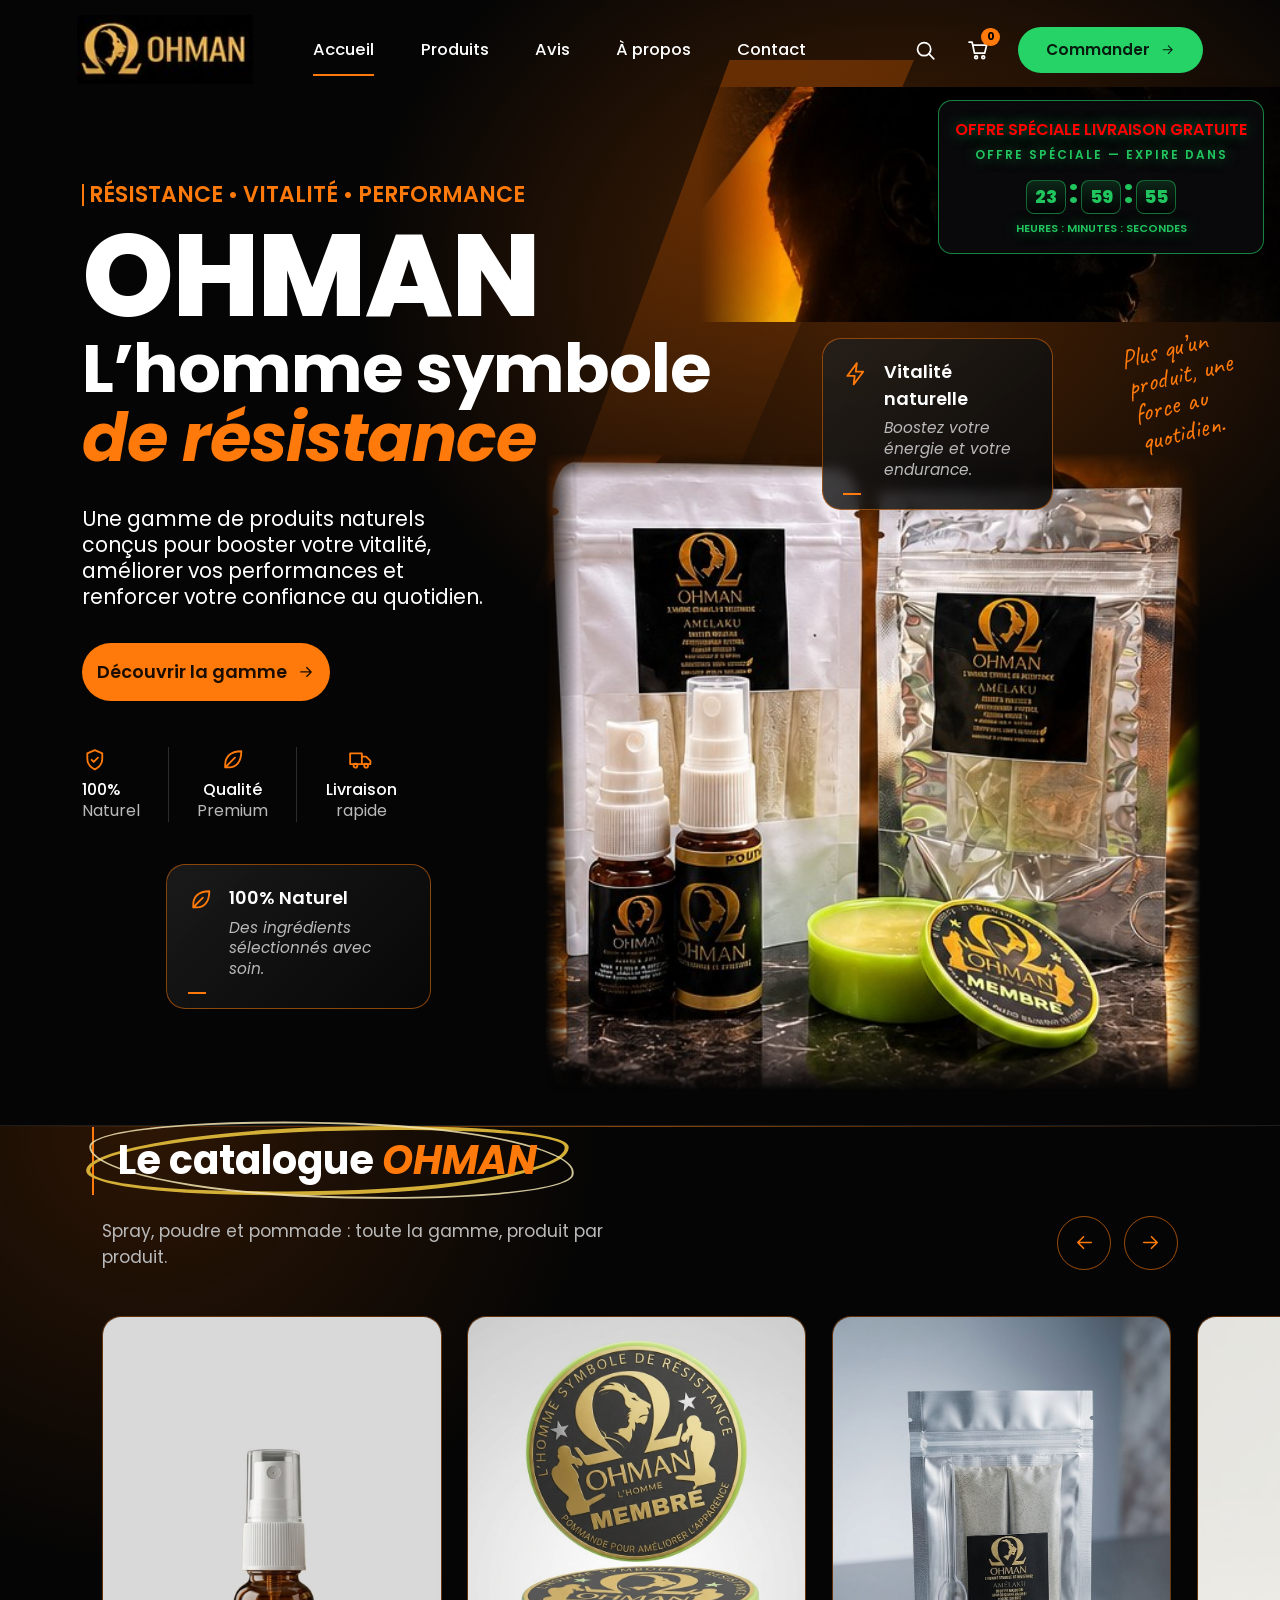
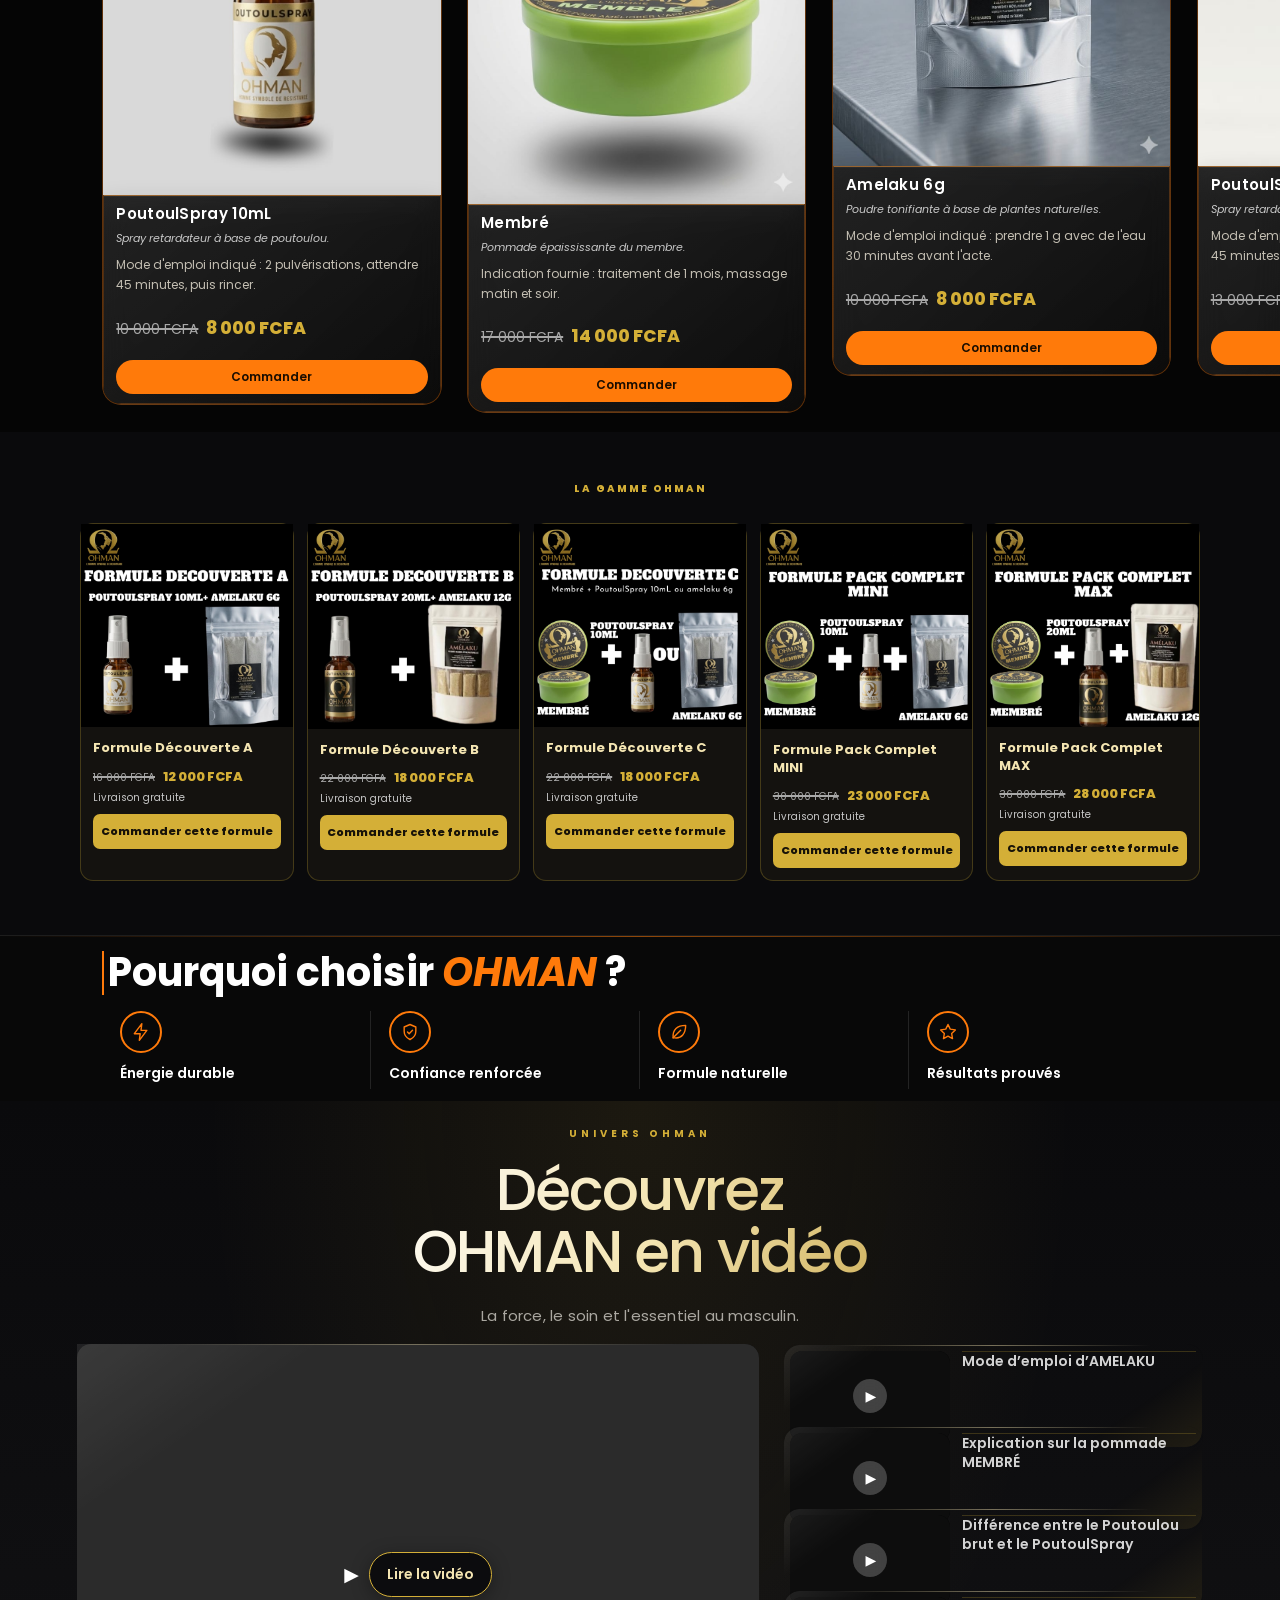
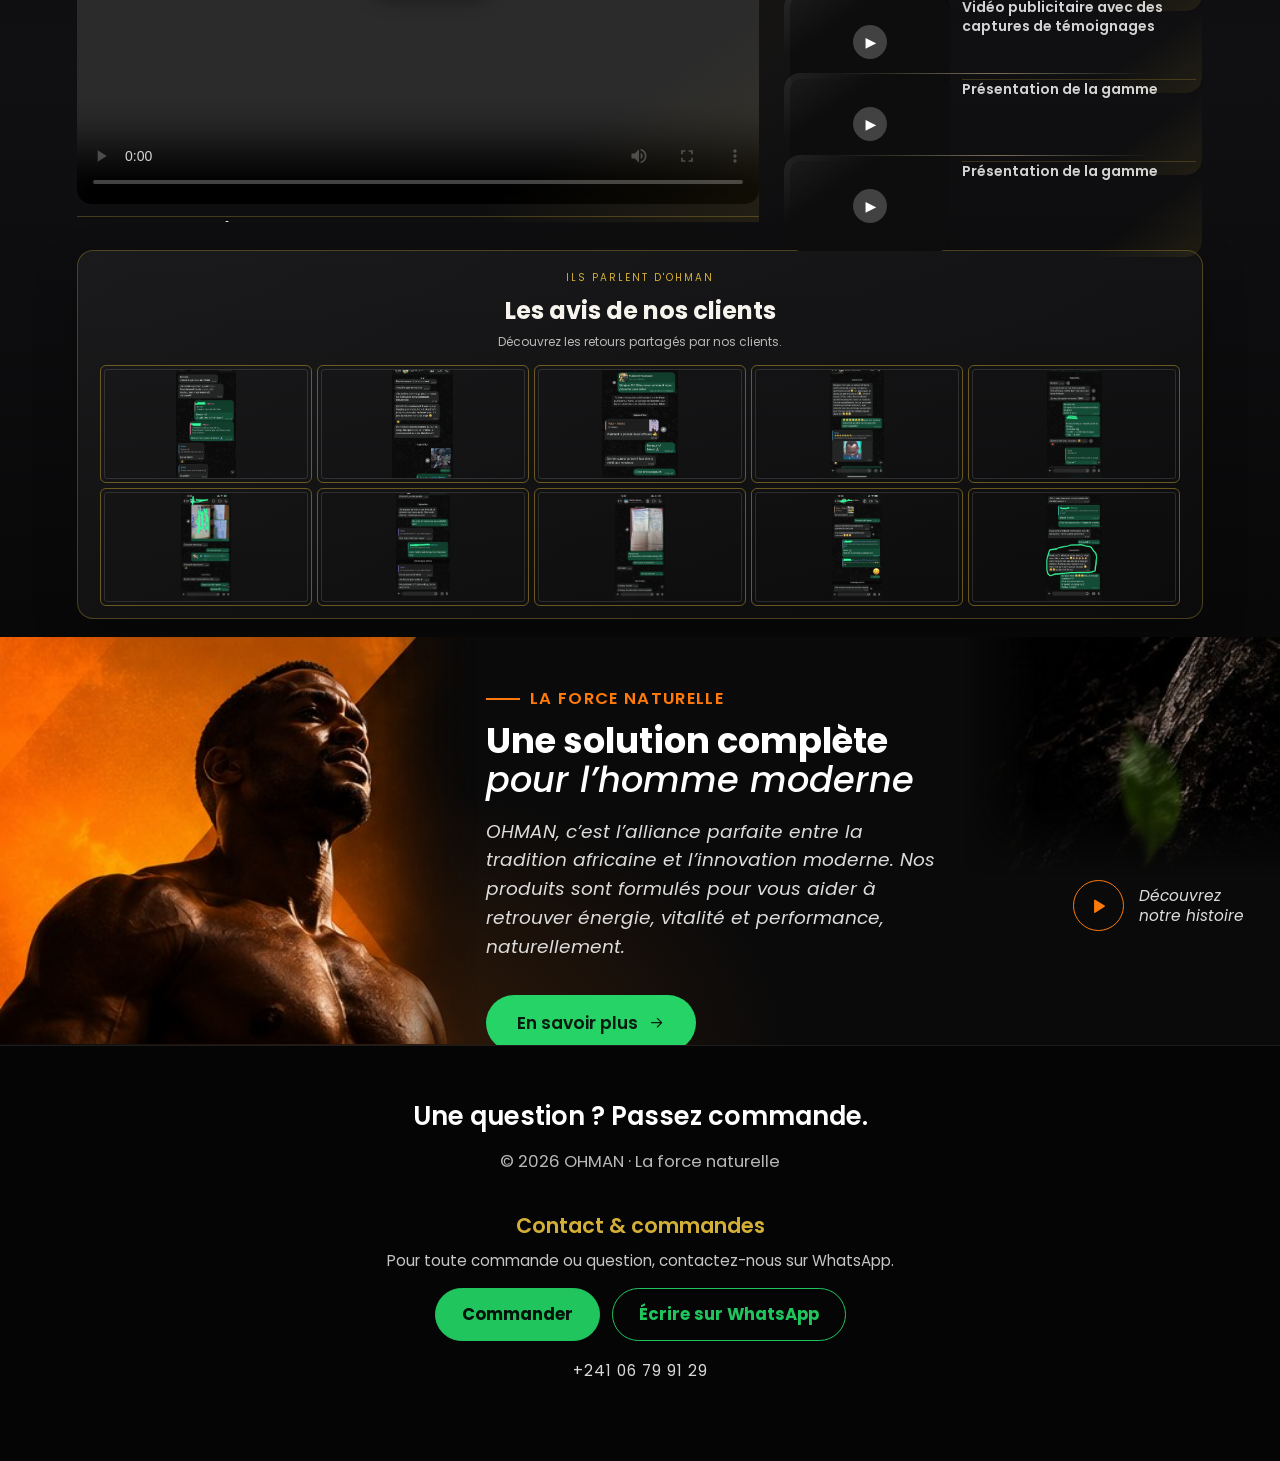
==== index.html @ 3b8c6205 "Catalogue: images entieres, cadre ajuste" ====
﻿<!DOCTYPE html>
<html lang="fr"><head><meta charset="UTF-8">
<meta name="viewport" content="width=device-width,initial-scale=1,viewport-fit=cover">
<link href="https://fonts.googleapis.com/css2?family=Poppins:ital,wght@0,400;0,500;0,600;0,700;0,800;1,400;1,500;1,600;1,700;1,800&family=Caveat:wght@500&display=swap" rel="stylesheet">
<link rel="stylesheet" href="css/style.css"><style id="ohman-testimonials-gallery-style">
.ohman-testimonials {
  margin-top: 0px !important;
  padding-top: 12px !important;
  padding-bottom: 12px !important;
}
.ohman-testimonials-heading {
  margin-bottom: 14px !important;
}
.ohman-testimonials-heading h3 {
  margin: 5px 0 !important;
}
.ohman-testimonials-heading p {
  margin: 5px 0 !important;
}
.ohman-testimonials .ohman-review-grid {
  display: grid;
  grid-template-columns: repeat(3, minmax(0, 1fr));
  gap: 12px;
  align-items: start;
}
.ohman-testimonials .ohman-review-thumb {
  margin: 0;
  padding: 5px;
  border: 1px solid rgba(212,175,55,.35);
  border-radius: 12px;
  background: #302016;
  cursor: zoom-in;
  transition: transform .22s ease, border-color .22s ease, box-shadow .22s ease;
}
.ohman-testimonials .ohman-review-thumb img {
  display: block;
  width: 100%;
  height: 170px;
  object-fit: contain;
  border-radius: 7px;
}
.ohman-testimonials .ohman-review-thumb:hover,
.ohman-testimonials .ohman-review-thumb:focus-visible {
  transform: scale(1.06);
  border-color: #D4AF37;
  box-shadow: 0 8px 28px rgba(0,0,0,.35);
  outline: none;
  position: relative;
  z-index: 2;
}
.ohman-review-lightbox {
  position: fixed;
  inset: 0;
  z-index: 99999;
  display: none;
  align-items: center;
  justify-content: center;
  padding: 20px;
  background: rgba(0,0,0,.88);
  cursor: zoom-out;
}
.ohman-review-lightbox.is-open {
  display: flex;
}
.ohman-review-lightbox img {
  display: block;
  max-width: min(94vw, 1000px);
  max-height: 90vh;
  width: auto;
  height: auto;
  object-fit: contain;
  border-radius: 10px;
  box-shadow: 0 12px 50px rgba(0,0,0,.5);
}
.ohman-review-lightbox .ohman-review-close {
  position: absolute;
  top: 12px;
  right: 18px;
  border: 0;
  background: transparent;
  color: white;
  font-size: 38px;
  cursor: pointer;
}
@media (max-width: 600px) {
  .ohman-testimonials .ohman-review-grid {
    gap: 8px;
  }
  .ohman-testimonials .ohman-review-thumb {
    padding: 3px;
  }
  .ohman-testimonials .ohman-review-thumb img {
    height: 125px;
  }
}
</style>
<!-- OHMAN_SEO_BEGIN -->
<title>OHMAN &ndash; Bien-&ecirc;tre masculin au Gabon | PoutoulSpray, Amelaku</title>
<meta name="description" content="D&eacute;couvrez la gamme OHMAN au Gabon : PoutoulSpray, Amelaku et pommade Membr&eacute;. Vid&eacute;os d&rsquo;utilisation, avis clients et commande en ligne.">
<meta name="robots" content="index,follow,max-image-preview:large">
<link rel="canonical" href="https://krisllerkouanga5-alt.github.io/ohman-shop/">
<meta name="theme-color" content="#0a0a0a">
<meta property="og:type" content="website">
<meta property="og:site_name" content="OHMAN">
<meta property="og:locale" content="fr_FR">
<meta property="og:title" content="OHMAN &ndash; Bien-&ecirc;tre masculin au Gabon | PoutoulSpray, Amelaku">
<meta property="og:description" content="D&eacute;couvrez la gamme OHMAN au Gabon : PoutoulSpray, Amelaku et pommade Membr&eacute;. Vid&eacute;os d&rsquo;utilisation, avis clients et commande en ligne.">
<meta property="og:url" content="https://krisllerkouanga5-alt.github.io/ohman-shop/">
<meta property="og:image" content="https://krisllerkouanga5-alt.github.io/ohman-shop/assets/prod.jpg">
<meta name="twitter:card" content="summary_large_image">
<meta name="twitter:title" content="OHMAN &ndash; Bien-&ecirc;tre masculin au Gabon | PoutoulSpray, Amelaku">
<meta name="twitter:description" content="D&eacute;couvrez la gamme OHMAN au Gabon : PoutoulSpray, Amelaku et pommade Membr&eacute;. Vid&eacute;os d&rsquo;utilisation, avis clients et commande en ligne.">
<meta name="twitter:image" content="https://krisllerkouanga5-alt.github.io/ohman-shop/assets/prod.jpg">
<script type="application/ld+json">
{"@context":"https://schema.org","@graph":[
{"@type":"Organization","@id":"https://krisllerkouanga5-alt.github.io/ohman-shop/#org","name":"OHMAN","url":"https://krisllerkouanga5-alt.github.io/ohman-shop/","logo":"https://krisllerkouanga5-alt.github.io/ohman-shop/assets/logo.jpg","areaServed":{"@type":"Country","name":"Gabon"}},
{"@type":"WebSite","@id":"https://krisllerkouanga5-alt.github.io/ohman-shop/#site","url":"https://krisllerkouanga5-alt.github.io/ohman-shop/","name":"OHMAN","inLanguage":"fr","publisher":{"@id":"https://krisllerkouanga5-alt.github.io/ohman-shop/#org"}}
]}
</script>
<!-- OHMAN_SEO_END -->
<link rel="icon" href="assets/logo.jpg">
<link rel="stylesheet" href="css/responsive.css?v=16"></head><body>
<svg width="0" height="0" style="position:absolute"><defs>
<symbol id="bolt" viewBox="0 0 24 24"><path d="M13 2 4 14h7l-1 8 9-12h-7z"/></symbol>
<symbol id="shield" viewBox="0 0 24 24"><path d="M12 3 5 6v5c0 5 3 8 7 10 4-2 7-5 7-10V6z"/><path d="m9 12 2 2 4-4"/></symbol>
<symbol id="leaf" viewBox="0 0 24 24"><path d="M5 19C4 9 10 4 20 4c0 10-5 16-13 15z"/><path d="M5 19 14 10"/></symbol>
<symbol id="star" viewBox="0 0 24 24"><path d="m12 3 2.7 5.6 6.1.9-4.4 4.3 1 6.1L12 17l-5.4 2.9 1-6.1L3.2 9.5l6.1-.9z"/></symbol>
<symbol id="truck" viewBox="0 0 24 24"><path d="M2 6h11v10H2zM13 9h4l4 4v3h-8z"/><circle cx="7" cy="17.5" r="1.8"/><circle cx="17" cy="17.5" r="1.8"/></symbol>
<symbol id="search" viewBox="0 0 24 24"><circle cx="11" cy="11" r="6.5"/><path d="m16 16 4.5 4.5"/></symbol>
<symbol id="cart" viewBox="0 0 24 24"><path d="M3 4h3l2.4 11h10l2-8H7"/><circle cx="10" cy="19" r="1.4"/><circle cx="17" cy="19" r="1.4"/></symbol>
<symbol id="chk" viewBox="0 0 24 24"><path d="m5 12.5 4.5 4.5L19 7"/></symbol>
<symbol id="arr" viewBox="0 0 24 24"><path d="M5 12h14M13 6l6 6-6 6"/></symbol>
<symbol id="play" viewBox="0 0 24 24"><path d="M8 5v14l11-7z" fill="currentColor"/></symbol>
</defs></svg>

<header><div class="wrap"><div class="bar">
<a href="#accueil" aria-label="OHMAN"><img src="assets/logo.jpg" alt="OHMAN" style="width:auto"></a>
<nav id="nav"><a href="#accueil" class="on">Accueil</a><a href="#produits">Produits</a><a href="#avis">Avis</a><a href="#apropos">À propos</a><a href="#contact">Contact</a></nav>
<div class="rt">
<button class="ic" data-open="od" aria-label="Rechercher un produit"><svg class="i"><use href="#search"/></svg></button>
<button class="ic" data-open="od" aria-label="Panier"><svg class="i"><use href="#cart"/></svg><span class="bd" id="bd">0</span></button>
<button class="pill sm" data-open="od">Commander <svg class="i"><use href="#arr"/></svg></button>
<button class="bg" id="bg" aria-label="Menu">☰</button>
</div></div></div></header>

<main>
<section id="accueil" data-s><div class="wrap"><div class="hero" id="hero">
<div class="a slash"></div>
<img class="a head" src="assets/head.jpg" alt="" style="left:54.7cqw;top:6.8cqw;width:45.3cqw">
<div class="a txt">
<div class="eb">RÉSISTANCE • VITALITÉ • PERFORMANCE</div>
<div id="ohman-countdown" style="color:#20c55e;text-align:center;margin:0 0 20px;">
<p id="ohman-countdown-bonjour" style="color:red;">OFFRE SPÉCIALE LIVRAISON GRATUITE</p>

  <p style="font-size:12px;letter-spacing:2px;">OFFRE SPÉCIALE — EXPIRE DANS</p>
  <div style="font-size:32px;font-weight:bold;">
    <span id="ohman-hour">24</span>:<span id="ohman-min">00</span>:<span id="ohman-sec">00</span>
  </div>
  <p style="font-size:11px;">HEURES : MINUTES : SECONDES</p>
</div>

<h1><span class="h1" style="display:block">OHMAN</span><span class="h2" style="display:block">L’homme symbole<br><em class="o">de résistance</em></span></h1>
<p class="lead">Une gamme de produits naturels conçus pour booster votre vitalité, améliorer vos performances et renforcer votre confiance au quotidien.</p>
<a href="#produits" class="pill">Découvrir la gamme <svg class="i"><use href="#arr"/></svg></a>
<div class="trust"><div><svg class="i"><use href="#shield"/></svg><b>100%</b>Naturel</div><div><svg class="i"><use href="#leaf"/></svg><b>Qualité</b>Premium</div><div><svg class="i"><use href="#truck"/></svg><b>Livraison</b>rapide</div></div>
</div>
<div class="a prod" style="left:42.6cqw;top:35.4cqw;width:51.2cqw"><img id="pimg" src="assets/prod.jpg" alt="Gamme OHMAN : spray, sachets Amelaku et baume Membre"></div>
<div class="a card c1" style="left:64.2cqw;top:26.4cqw;width:18.1cqw"><svg class="i"><use href="#bolt"/></svg><div><b>Vitalité naturelle</b><span>Boostez votre énergie et votre endurance.</span></div></div>
<div class="a script" style="left:88.2cqw;top:25.6cqw">Plus qu’un produit, une force au quotidien.</div>
<div class="a card c2" style="left:13cqw;top:67.5cqw;width:20.7cqw"><svg class="i"><use href="#leaf"/></svg><div><b>100% Naturel</b><span>Des ingrédients sélectionnés avec soin.</span></div></div>
</div></div></section>

<section id="produits" data-s class="cat"><div class="wrap">
<div class="hd"><div><h2>Le catalogue <em class="o">OHMAN</em></h2><p>Spray, poudre et pommade : toute la gamme, produit par produit.</p></div>
<div class="ctl"><button class="l" id="prev" aria-label="Précédent"><svg class="i"><use href="#arr"/></svg></button><button id="next" aria-label="Suivant"><svg class="i"><use href="#arr"/></svg></button></div></div>
<div class="trk" id="trk" tabindex="0" aria-label="Catalogue produits"><article class="pc">
  <figure>
    <img class="ohman-catalog-image" src="assets/IMAGE%20ET%20DETAIL/WhatsApp%20Image%202026-10-23%20at%2017.39.44%20(1).jpeg" alt="PoutoulSpray 10mL" loading="lazy">
  </figure>
  <div class="b">
    <h3>PoutoulSpray 10mL</h3>
    <div class="s">Spray retardateur à base de poutoulou.</div>
    <p class="ohman-product-instructions">Mode d'emploi indiqué : 2 pulvérisations, attendre 45 minutes, puis rincer.</p>
    <p class="ohman-product-price"><span class="ohman-price-old">10 000 FCFA</span><span class="ohman-price-current">8 000 FCFA</span></p>
    <button type="button" class="pill ohman-product-order" data-ohman-product-id="poutoulspray-10ml">Commander</button>
  </div>
</article><article class="pc">
  <figure>
    <img class="ohman-catalog-image" src="assets/IMAGE%20ET%20DETAIL/WhatsApp%20Image%202026-10-23%20at%2017.39.44.jpeg" alt="Membré" loading="lazy">
  </figure>
  <div class="b">
    <h3>Membré</h3>
    <div class="s">Pommade épaississante du membre.</div>
    <p class="ohman-product-instructions">Indication fournie : traitement de 1 mois, massage matin et soir.</p>
    <p class="ohman-product-price"><span class="ohman-price-old">17 000 FCFA</span><span class="ohman-price-current">14 000 FCFA</span></p>
    <button type="button" class="pill ohman-product-order" data-ohman-product-id="membre-pommade">Commander</button>
  </div>
</article><article class="pc">
  <figure>
    <img class="ohman-catalog-image" src="assets/IMAGE%20ET%20DETAIL/WhatsApp%20Image%202026-10-23%20at%2017.39.45.jpeg" alt="Amelaku 6g" loading="lazy">
  </figure>
  <div class="b">
    <h3>Amelaku 6g</h3>
    <div class="s">Poudre tonifiante à base de plantes naturelles.</div>
    <p class="ohman-product-instructions">Mode d'emploi indiqué : prendre 1 g avec de l'eau 30 minutes avant l'acte.</p>
    <p class="ohman-product-price"><span class="ohman-price-old">10 000 FCFA</span><span class="ohman-price-current">8 000 FCFA</span></p>
    <button type="button" class="pill ohman-product-order" data-ohman-product-id="amelaku-6g">Commander</button>
  </div>
</article><article class="pc">
  <figure>
    <img class="ohman-catalog-image" src="assets/IMAGE%20ET%20DETAIL/WhatsApp%20Image%202026-10-23%20at%2017.39.46%20(1).jpeg" alt="PoutoulSpray 20mL" loading="lazy">
  </figure>
  <div class="b">
    <h3>PoutoulSpray 20mL</h3>
    <div class="s">Spray retardateur à base de poutoulou.</div>
    <p class="ohman-product-instructions">Mode d'emploi indiqué : 2 pulvérisations, attendre 45 minutes, puis rincer.</p>
    <p class="ohman-product-price"><span class="ohman-price-old">13 000 FCFA</span><span class="ohman-price-current">10 000 FCFA</span></p>
    <button type="button" class="pill ohman-product-order" data-ohman-product-id="poutoulspray-20ml">Commander</button>
  </div>
</article><article class="pc">
  <figure>
    <img class="ohman-catalog-image" src="assets/IMAGE%20ET%20DETAIL/WhatsApp%20Image%202026-10-23%20at%2017.39.46.jpeg" alt="Amelaku 12g" loading="lazy">
  </figure>
  <div class="b">
    <h3>Amelaku 12g</h3>
    <div class="s">Poudre tonifiante à base de plantes naturelles.</div>
    <p class="ohman-product-instructions">Mode d'emploi indiqué : prendre 1 g avec de l'eau 30 minutes avant l'acte.</p>
    <p class="ohman-product-price"><span class="ohman-price-old">16 000 FCFA</span><span class="ohman-price-current">12 000 FCFA</span></p>
    <button type="button" class="pill ohman-product-order" data-ohman-product-id="amelaku-12g">Commander</button>
  </div>
</article>





</div>
<div class="dots" id="dots"></div></div></section>
<section id="packs-ohman" class="ohman-packs-mini">
  <div class="ohman-packs-mini-inner">
    <header class="ohman-packs-mini-header">
      <span>LA GAMME OHMAN</span>
      
      
    </header>
    <div class="ohman-packs-mini-grid">

<article class="ohman-pack-mini-card">
  <img src="assets/FORMULE%20PACK/formule%20decouverte%20A.jpeg" alt="Formule Découverte A OHMAN" loading="lazy">
  <div class="ohman-pack-mini-body">
    <h3>Formule Découverte A</h3>
    <p class="ohman-pack-mini-price"><span class="ohman-price-old">16 000 FCFA</span><span class="ohman-price-current">12 000 FCFA</span><span class="ohman-delivery-label">Livraison gratuite</span></p>
    <a href="https://wa.me/24106799129?text=Bonjour%20OHMAN%2C%20je%20souhaite%20conna%C3%AEtre%20le%20prix%20de%20la%20Formule%20D%C3%A9couverte%20A%20et%20sa%20disponibilit%C3%A9." target="_blank" rel="noopener noreferrer">Commander cette formule</a>
  </div>
</article>
<article class="ohman-pack-mini-card">
  <img src="assets/FORMULE%20PACK/formule%20decouverte%20B.jpeg" alt="Formule Découverte B OHMAN" loading="lazy">
  <div class="ohman-pack-mini-body">
    <h3>Formule Découverte B</h3>
    <p class="ohman-pack-mini-price"><span class="ohman-price-old">22 000 FCFA</span><span class="ohman-price-current">18 000 FCFA</span><span class="ohman-delivery-label">Livraison gratuite</span></p>
    <a href="https://wa.me/24106799129?text=Bonjour%20OHMAN%2C%20je%20souhaite%20conna%C3%AEtre%20le%20prix%20de%20la%20Formule%20D%C3%A9couverte%20B%20et%20sa%20disponibilit%C3%A9." target="_blank" rel="noopener noreferrer">Commander cette formule</a>
  </div>
</article>
<article class="ohman-pack-mini-card">
  <img src="assets/FORMULE%20PACK/formule%20decouverte%20C.jpeg" alt="Formule Découverte C OHMAN" loading="lazy">
  <div class="ohman-pack-mini-body">
    <h3>Formule Découverte C</h3>
    <p class="ohman-pack-mini-price"><span class="ohman-price-old">22 000 FCFA</span><span class="ohman-price-current">18 000 FCFA</span><span class="ohman-delivery-label">Livraison gratuite</span></p>
    <a href="https://wa.me/24106799129?text=Bonjour%20OHMAN%2C%20je%20souhaite%20conna%C3%AEtre%20le%20prix%20de%20la%20Formule%20D%C3%A9couverte%20C%20et%20sa%20disponibilit%C3%A9." target="_blank" rel="noopener noreferrer">Commander cette formule</a>
  </div>
</article>
<article class="ohman-pack-mini-card">
  <img src="assets/FORMULE%20PACK/formule%20pack%20complet%20MINI.jpeg" alt="Formule Pack Complet MINI OHMAN" loading="lazy">
  <div class="ohman-pack-mini-body">
    <h3>Formule Pack Complet MINI</h3>
    <p class="ohman-pack-mini-price"><span class="ohman-price-old">30 000 FCFA</span><span class="ohman-price-current">23 000 FCFA</span><span class="ohman-delivery-label">Livraison gratuite</span></p>
    <a href="https://wa.me/24106799129?text=Bonjour%20OHMAN%2C%20je%20souhaite%20conna%C3%AEtre%20le%20prix%20de%20la%20Formule%20Pack%20Complet%20MINI%20et%20sa%20disponibilit%C3%A9." target="_blank" rel="noopener noreferrer">Commander cette formule</a>
  </div>
</article>
<article class="ohman-pack-mini-card">
  <img src="assets/FORMULE%20PACK/formule%20pack%20complet%20MAX.jpeg" alt="Formule Pack Complet MAX OHMAN" loading="lazy">
  <div class="ohman-pack-mini-body">
    <h3>Formule Pack Complet MAX</h3>
    <p class="ohman-pack-mini-price"><span class="ohman-price-old">36 000 FCFA</span><span class="ohman-price-current">28 000 FCFA</span><span class="ohman-delivery-label">Livraison gratuite</span></p>
    <a href="https://wa.me/24106799129?text=Bonjour%20OHMAN%2C%20je%20souhaite%20conna%C3%AEtre%20le%20prix%20de%20la%20Formule%20Pack%20Complet%20MAX%20et%20sa%20disponibilit%C3%A9." target="_blank" rel="noopener noreferrer">Commander cette formule</a>
  </div>
</article>
    </div>
  </div>
</section><section id="avis" data-s class="why"><div class="wrap"><div class="pad">
<h2 class="rv">Pourquoi choisir <em class="o">OHMAN</em> ?</h2>
<div class="grid">
<div class="rv"><div class="ring"><svg class="i"><use href="#bolt"/></svg></div><h3>Énergie durable</h3><p>Boostez votre vitalité et restez performant plus longtemps.</p></div>
<div class="rv"><div class="ring"><svg class="i"><use href="#shield"/></svg></div><h3>Confiance renforcée</h3><p>Retrouvez votre assurance au quotidien.</p></div>
<div class="rv"><div class="ring"><svg class="i"><use href="#leaf"/></svg></div><h3>Formule naturelle</h3><p>Sans produits chimiques nocifs.</p></div>
<div class="rv"><div class="ring"><svg class="i"><use href="#star"/></svg></div><h3>Résultats prouvés</h3><p>Des milliers d’hommes déjà convaincus.</p></div>
</div>



</div></div></section>

<section id="videos-ohman" class="ohman-videos" data-s>
  <div class="ohman-videos-heading">
    <small>UNIVERS OHMAN</small>
    <h2>Découvrez OHMAN en vidéo</h2>
    <p>La force, le soin et l'essentiel au masculin.</p>
  </div>

  <div class="ohman-showcase-layout">
    <div class="ohman-videos-grid">
      <div class="ohman-video-card">
        <video controls playsinline preload="metadata" aria-label="Vidéo OHMAN 1">
          <source src="assets/videos/WhatsApp%20Video%202026-10-23%20at%2017.43.03.mp4" type="video/mp4">
          Votre navigateur ne prend pas en charge la lecture vidéo.
        </video>
        <p class="ohman-video-caption">Mode d’emploi du PoutoulSpray</p>

      </div>
      <div class="ohman-video-card">
        <video controls playsinline preload="metadata" aria-label="Vidéo OHMAN 2">
          <source src="assets/videos/WhatsApp%20Video%202026-10-23%20at%2017.43.04.mp4" type="video/mp4">
          Votre navigateur ne prend pas en charge la lecture vidéo.
        </video>
        <p class="ohman-video-caption">Mode d’emploi d’AMELAKU</p>

      </div>
      <div class="ohman-video-card">
        <video controls playsinline preload="metadata" aria-label="Vidéo OHMAN 3">
          <source src="assets/videos/WhatsApp%20Video%202026-10-23%20at%2017.43.10.mp4" type="video/mp4">
          Votre navigateur ne prend pas en charge la lecture vidéo.
        </video>
        <p class="ohman-video-caption">Explication sur la pommade MEMBR&#201;</p>

      </div>
      <div class="ohman-video-card">
        <video controls playsinline preload="metadata" aria-label="Vidéo OHMAN 4">
          <source src="assets/videos/WhatsApp%20Video%202026-10-23%20at%2017.43.11.mp4" type="video/mp4">
          Votre navigateur ne prend pas en charge la lecture vidéo.
        </video>
        <p class="ohman-video-caption">Diff&#233;rence entre le Poutoulou brut et le PoutoulSpray</p>

      </div>
      <div class="ohman-video-card">
        <video controls playsinline preload="metadata" aria-label="Vidéo OHMAN 5">
          <source src="assets/videos/WhatsApp%20Video%202026-10-23%20at%2017.43.18.mp4" type="video/mp4">
          Votre navigateur ne prend pas en charge la lecture vidéo.
        </video>
        <p class="ohman-video-caption">Vid&#233;o publicitaire avec des captures de t&#233;moignages</p>

      </div>
      <div class="ohman-video-card">
        <video controls playsinline preload="metadata" aria-label="Vidéo OHMAN 6">
          <source src="assets/videos/WhatsApp%20Video%202026-10-23%20at%2017.50.53.mp4" type="video/mp4">
          Votre navigateur ne prend pas en charge la lecture vidéo.
        </video>
        <p class="ohman-video-caption">Pr&#233;sentation de la gamme</p>

      </div>
      <div class="ohman-video-card">
        <video controls playsinline preload="metadata" aria-label="Vidéo OHMAN 7">
          <source src="assets/videos/WhatsApp%20Video%202026-10-23%20at%2017.51.07.mp4" type="video/mp4">
          Votre navigateur ne prend pas en charge la lecture vidéo.
        </video>
        <p class="ohman-video-caption">Pr&#233;sentation de la gamme</p>

      </div>
</div>

    <aside class="ohman-testimonials" style="margin-top:40px;">
  <div class="ohman-testimonials-heading" style="text-align:center;margin-bottom:24px;">
    <small>ILS PARLENT D'OHMAN</small>
    <h3>Les avis de nos clients</h3>
    <p>Découvrez les retours partagés par nos clients.</p>
  </div>
  <div class="ohman-review-grid">
  <button type="button" class="ohman-review-thumb" aria-label="Agrandir l'avis client 1">
    <img src="assets/temoignages/WhatsApp%20Image%202026-10-01%20at%2019.10.41.jpeg" alt="Capture de l'avis client 1" loading="lazy">
  </button>
  <button type="button" class="ohman-review-thumb" aria-label="Agrandir l'avis client 2">
    <img src="assets/temoignages/WhatsApp%20Image%202026-10-15%20at%2015.43.59.jpeg" alt="Capture de l'avis client 2" loading="lazy">
  </button>
  <button type="button" class="ohman-review-thumb" aria-label="Agrandir l'avis client 3">
    <img src="assets/temoignages/WhatsApp%20Image%202026-10-20%20at%2013.04.09.jpeg" alt="Capture de l'avis client 3" loading="lazy">
  </button>
  <button type="button" class="ohman-review-thumb" aria-label="Agrandir l'avis client 4">
    <img src="assets/NOUVEL%20CAPTURE/WhatsApp%20Image%202026-10-24%20at%2015.09.46.jpeg" alt="Capture de l'avis client 4" loading="lazy">
  </button>
  <button type="button" class="ohman-review-thumb" aria-label="Agrandir l'avis client 5">
    <img src="assets/NOUVEL%20CAPTURE/WhatsApp%20Image%202026-10-24%20at%2015.09.55.jpeg" alt="Capture de l'avis client 5" loading="lazy">
  </button>
  <button type="button" class="ohman-review-thumb" aria-label="Agrandir l'avis client 6">
    <img src="assets/NOUVEL%20CAPTURE/WhatsApp%20Image%202026-10-24%20at%2015.09.59.jpeg" alt="Capture de l'avis client 6" loading="lazy">
  </button>
  <button type="button" class="ohman-review-thumb" aria-label="Agrandir l'avis client 7">
    <img src="assets/NOUVEL%20CAPTURE/WhatsApp%20Image%202026-10-24%20at%2015.10.01.jpeg" alt="Capture de l'avis client 7" loading="lazy">
  </button>
  <button type="button" class="ohman-review-thumb" aria-label="Agrandir l'avis client 8">
    <img src="assets/NOUVEL%20CAPTURE/WhatsApp%20Image%202026-10-24%20at%2015.10.02.jpeg" alt="Capture de l'avis client 8" loading="lazy">
  </button>
  <button type="button" class="ohman-review-thumb" aria-label="Agrandir l'avis client 9">
    <img src="assets/NOUVEL%20CAPTURE/WhatsApp%20Image%202026-10-24%20at%2015.10.14.jpeg" alt="Capture de l'avis client 9" loading="lazy">
  </button>
  <button type="button" class="ohman-review-thumb" aria-label="Agrandir l'avis client 10">
    <img src="assets/NOUVEL%20CAPTURE/WhatsApp%20Image%202026-10-24%20at%2015.10.18.jpeg" alt="Capture de l'avis client 10" loading="lazy">
  </button>
</div>
</aside>
  </div>
</section>
<section id="apropos" data-s class="sol"><div class="wrap"><div class="in">
<img class="a man" src="assets/man.jpg" alt="">
<img class="a rock" src="assets/rock.jpg" alt="">
<div class="a t rv"><small>LA FORCE NATURELLE</small><h2>Une solution complète<br><em>pour l’homme moderne</em></h2>
<p>OHMAN, c’est l’alliance parfaite entre la tradition africaine et l’innovation moderne. Nos produits sont formulés pour vous aider à retrouver énergie, vitalité et performance, naturellement.</p>
<button class="pill" data-open="sd">En savoir plus <svg class="i"><use href="#arr"/></svg></button></div>
<button class="a story" data-open="sd"><i><svg class="i"><use href="#play"/></svg></i><span>Découvrez<br>notre histoire</span></button>
</div></div></section>

</main>

<footer id="contact" data-s><div class="wrap" style="container-type:normal">
<h3>Une question ? Passez commande.</h3>
<div>© 2026 OHMAN · La force naturelle</div></div><!-- OHMAN_CONTACT_BEGIN -->
<style id="ohman-contact-style">
#ohman-contact-footer{max-width:640px;margin:0 auto;padding:36px 20px 28px;text-align:center;color:#e8e8e8}
#ohman-contact-footer h3{color:#d4af37;font-size:1.3rem;margin:0 0 8px}
#ohman-contact-footer p{margin:0 0 16px;font-size:.95rem;opacity:.85}
#ohman-contact-footer .ohman-contact-btns{display:flex;flex-wrap:wrap;gap:12px;justify-content:center}
#ohman-contact-footer .ohman-contact-wa{display:inline-flex;align-items:center;justify-content:center;padding:13px 26px;border-radius:999px;background:#20c55e;color:#04130a;font-weight:700;text-decoration:none;border:1px solid #20c55e;transition:transform .3s ease,box-shadow .3s ease,background .3s ease,color .3s ease}
#ohman-contact-footer .ohman-contact-wa:hover{transform:translateY(-2px);box-shadow:0 10px 26px -6px rgba(32,197,94,.6)}
#ohman-contact-footer .ohman-contact-alt{background:transparent;color:#20c55e}
#ohman-contact-footer .ohman-contact-alt:hover{background:#20c55e;color:#04130a}
#ohman-contact-footer .ohman-contact-num{margin:18px 0 0}
#ohman-contact-footer .ohman-contact-num a{color:#fff;text-decoration:none;letter-spacing:1px}
</style>
<div id="ohman-contact-footer">
  <h3>Contact &amp; commandes</h3>
  <p>Pour toute commande ou question, contactez-nous sur WhatsApp.</p>
  <div class="ohman-contact-btns">
    <a class="ohman-contact-wa" href="https://wa.me/24106799129?text=Bonjour%20OHMAN%2C%20je%20souhaite%20passer%20commande." target="_blank" rel="noopener">Commander</a>
    <a class="ohman-contact-wa ohman-contact-alt" href="https://wa.me/24106799129?text=Bonjour%20OHMAN%2C%20j%27ai%20une%20question." target="_blank" rel="noopener">&Eacute;crire sur WhatsApp</a>
  </div>
  <p class="ohman-contact-num"><a href="tel:+24106799129">+241 06 79 91 29</a></p>
</div>
<!-- OHMAN_CONTACT_END -->
</footer>

<dialog id="od"><button class="x" data-close aria-label="Fermer">×</button>
<h3>Commander OHMAN</h3><p>Votre commande est envoyée par WhatsApp.</p>
<form id="of"><label for="pr">Produit</label><select id="pr"><option>Gamme complète OHMAN</option><option>Outoulspray</option><option>Poutoulspray</option><option>Amélaku (sachets)</option><option>Membre (pommade)</option></select>
<label for="q">Quantité</label><input id="q" type="number" min="1" max="20" value="1">
<label for="n">Nom</label><input id="n" required autocomplete="name">
<label for="t">Téléphone</label><input id="t" type="tel" required autocomplete="tel">
<button class="pill" type="submit">Envoyer ma commande</button></form></dialog>
<dialog id="sd"><button class="x" data-close aria-label="Fermer">×</button>
<h3>Notre histoire</h3><p>OHMAN, c’est l’alliance parfaite entre la tradition africaine et l’innovation moderne. Des produits naturels, sélectionnés avec soin, pour retrouver énergie, vitalité et performance.</p>
<button class="pill" data-open="od" data-close>Commander <svg class="i"><use href="#arr"/></svg></button></dialog>

<script src="js/main.js?v=6"></script><script src="js/cart.js"></script><div class="ohman-review-lightbox" id="ohman-review-lightbox" role="dialog" aria-modal="true" aria-label="Avis client agrandi">
  <button type="button" class="ohman-review-close" aria-label="Fermer">&times;</button>
  <img src="" alt="Avis client agrandi">
</div>
<script id="ohman-review-lightbox-script">
(() => {
  const box = document.getElementById('ohman-review-lightbox');
  if (!box) return;
  const big = box.querySelector('img');
  const close = () => {
    box.classList.remove('is-open');
    document.body.style.overflow = '';
  };
  document.querySelectorAll('.ohman-review-thumb').forEach(button => {
    button.addEventListener('click', () => {
      const image = button.querySelector('img');
      big.src = image.src;
      big.alt = image.alt;
      box.classList.add('is-open');
      document.body.style.overflow = 'hidden';
    });
  });
  box.addEventListener('click', close);
  box.querySelector('img').addEventListener('click', event => event.stopPropagation());
  box.querySelector('.ohman-review-close').addEventListener('click', close);
  document.addEventListener('keydown', event => {
    if (event.key === 'Escape') close();
  });
})();
</script>

<div id="ohmanPackLightbox" class="ohman-pack-lightbox" aria-hidden="true">
  <div class="ohman-pack-lightbox-panel" role="dialog" aria-modal="true" aria-labelledby="ohmanPackLightboxTitle">
    <button type="button" class="ohman-pack-lightbox-close" data-ohman-pack-close aria-label="Fermer l'aperçu">&times;</button>

    <div class="ohman-pack-lightbox-visual">
      <img id="ohmanPackLightboxImage" src="" alt="">
      <span class="ohman-pack-zoom-hint">APERÇU DÉTAILLÉ</span>
    </div>

    <div class="ohman-pack-lightbox-details">
      <span class="ohman-pack-lightbox-kicker">COLLECTION OHMAN</span>
      <h2 id="ohmanPackLightboxTitle">Formule OHMAN</h2>
      <p id="ohmanPackLightboxDescription">Examinez l'image en grand format pour voir les détails de la formule.</p>
      <div id="ohmanPackLightboxPrice" class="ohman-pack-lightbox-price">Prix à confirmer</div>
      <a id="ohmanPackLightboxOrder" href="#" target="_blank" rel="noopener noreferrer" class="ohman-pack-lightbox-order">Commander cette formule</a>
      <p class="ohman-pack-lightbox-note">Le prix et la disponibilité seront confirmés par WhatsApp.</p>
    </div>
  </div>
</div>
<style id="ohman-video-final">
#videos-ohman#videos-ohman .ohman-videos-grid{
  display:grid !important;
  grid-template-columns:minmax(0,1fr) minmax(300px,420px) !important;
  gap:14px 24px !important;align-items:start !important;
  width:100% !important;max-width:1320px !important;margin:0 auto !important;
}
#videos-ohman#videos-ohman .ohman-videos-grid > .ohman-video-featured{
  grid-column:1 !important;grid-row:1 / span 6 !important;align-self:stretch !important;
  display:flex !important;flex-direction:column !important;
  width:100% !important;max-width:none !important;height:auto !important;min-height:0 !important;
  margin:0 !important;padding:0 !important;
}
#videos-ohman#videos-ohman .ohman-video-featured .ohman-video-play-wrap{
  position:relative !important;display:block !important;flex:1 1 auto !important;
  width:100% !important;max-width:none !important;height:auto !important;
  min-height:460px !important;aspect-ratio:auto !important;margin:0 !important;
  border-radius:14px !important;overflow:hidden !important;background:#000 !important;
}
#videos-ohman#videos-ohman .ohman-video-featured video{
  position:absolute !important;top:0 !important;left:0 !important;right:0 !important;bottom:0 !important;
  width:100% !important;height:100% !important;max-width:none !important;max-height:none !important;
  margin:0 !important;transform:none !important;object-fit:cover !important;
}
@media(max-width:900px){
  #videos-ohman#videos-ohman .ohman-videos-grid{grid-template-columns:1fr !important}
  #videos-ohman#videos-ohman .ohman-videos-grid > .ohman-video-featured{grid-column:1 !important;grid-row:auto !important}
  #videos-ohman#videos-ohman .ohman-video-featured .ohman-video-play-wrap{min-height:0 !important;aspect-ratio:16/9 !important;flex:none !important}
}
</style>
<style id="ohman-video-hover">
#videos-ohman#videos-ohman .ohman-video-sidebar-item{
  position:relative !important;cursor:pointer !important;
  border:1px solid transparent !important;border-radius:16px !important;
  -webkit-backdrop-filter:blur(0px);backdrop-filter:blur(0px);
  transition:transform .5s cubic-bezier(.22,1,.36,1),background .5s cubic-bezier(.22,1,.36,1),
             box-shadow .5s cubic-bezier(.22,1,.36,1),border-color .5s cubic-bezier(.22,1,.36,1) !important;
  will-change:transform;
}
#videos-ohman#videos-ohman .ohman-video-sidebar-item:hover{
  transform:scale(1.025) !important;
  background:rgba(255,255,255,.07) !important;
  -webkit-backdrop-filter:blur(18px) saturate(160%);backdrop-filter:blur(18px) saturate(160%);
  border-color:rgba(255,255,255,.14) !important;
  box-shadow:0 18px 40px -12px rgba(0,0,0,.65),0 2px 0 rgba(255,255,255,.06) inset !important;
}
#videos-ohman#videos-ohman .ohman-video-sidebar-item:active{
  transform:scale(.99) !important;
  transition-duration:.15s !important;
}
#videos-ohman#videos-ohman .ohman-video-sidebar-item .ohman-video-play-wrap{
  border-radius:12px !important;overflow:hidden !important;
  transition:box-shadow .5s cubic-bezier(.22,1,.36,1) !important;
}
#videos-ohman#videos-ohman .ohman-video-sidebar-item:hover .ohman-video-play-wrap{
  box-shadow:0 10px 26px -8px rgba(0,0,0,.7) !important;
}
#videos-ohman#videos-ohman .ohman-video-sidebar-item .ohman-video-play-wrap video{
  transition:transform .8s cubic-bezier(.22,1,.36,1) !important;
}
#videos-ohman#videos-ohman .ohman-video-sidebar-item:hover .ohman-video-play-wrap video{
  transform:scale(1.06) !important;
}
#videos-ohman#videos-ohman .ohman-video-sidebar-item .ohman-video-play-button{
  transition:background .5s ease !important;
}
#videos-ohman#videos-ohman .ohman-video-sidebar-item:hover .ohman-video-play-button{
  background:rgba(0,0,0,.12) !important;
}
#videos-ohman#videos-ohman .ohman-video-sidebar-item .ohman-video-play-icon{
  display:inline-flex !important;align-items:center !important;justify-content:center !important;
  width:34px !important;height:34px !important;border-radius:50% !important;
  font-size:14px !important;padding-left:2px !important;
  color:#fff !important;background:rgba(255,255,255,.22) !important;
  -webkit-backdrop-filter:blur(10px);backdrop-filter:blur(10px);
  transition:transform .5s cubic-bezier(.22,1,.36,1),background .5s ease !important;
}
#videos-ohman#videos-ohman .ohman-video-sidebar-item:hover .ohman-video-play-icon{
  transform:scale(1.18) !important;background:rgba(255,255,255,.34) !important;
}
#videos-ohman#videos-ohman .ohman-video-sidebar-item .ohman-video-caption{
  opacity:.82 !important;
  transition:opacity .5s ease,transform .5s cubic-bezier(.22,1,.36,1) !important;
}
#videos-ohman#videos-ohman .ohman-video-sidebar-item:hover .ohman-video-caption{
  opacity:1 !important;transform:translateX(2px) !important;
}
@media(hover:none){
  #videos-ohman#videos-ohman .ohman-video-sidebar-item:hover{transform:none !important}
}
@media(prefers-reduced-motion:reduce){
  #videos-ohman#videos-ohman .ohman-video-sidebar-item,
  #videos-ohman#videos-ohman .ohman-video-sidebar-item *{transition:none !important}
}
</style>
<style id="ohman-vert-hover">
/* Boutons Commander / Commandé ma formule */
.ohman-cta-green{
  transition:background-color .35s ease,color .35s ease,border-color .35s ease,box-shadow .35s ease,transform .35s cubic-bezier(.22,1,.36,1) !important;
}
.ohman-cta-green:hover,.ohman-cta-green:focus-visible{
  background:#20c55e !important;background-color:#20c55e !important;
  border-color:#20c55e !important;color:#04130a !important;
  box-shadow:0 10px 28px -6px rgba(32,197,94,.65),0 0 0 1px rgba(32,197,94,.4) !important;
  transform:translateY(-2px) !important;
}
.ohman-cta-green:hover *,.ohman-cta-green:focus-visible *{color:#04130a !important;stroke:#04130a}
.ohman-cta-green:active{transform:translateY(0) scale(.98) !important}
</style>
<script id="ohman-vert-hover-js">
(function(){
  var re=/command/i;
  function cible(t){
    var e=t&&t.closest?t.closest('a,button'):null;
    if(!e)return null;
    var txt=(e.textContent||'').trim();
    return (txt.length<45&&re.test(txt))?e:null;
  }
  function tout(){
    var l=document.querySelectorAll('a,button');
    for(var i=0;i<l.length;i++){if(cible(l[i]))l[i].classList.add('ohman-cta-green');}
  }
  tout();
  document.addEventListener('mouseover',function(ev){
    var b=cible(ev.target);
    if(b)b.classList.add('ohman-cta-green');
  });
})();
</script>
<style id="ohman-responsive">
html{-webkit-text-size-adjust:100%;text-size-adjust:100%}
html,body{max-width:100%}
body{overflow-x:clip}
img,video,iframe,svg{max-width:100%}
h1,h2,h3,p,a,li{overflow-wrap:break-word}

/* Bouton menu (caché sur ordinateur) */
.ohman-burger{display:none;width:44px;height:44px;border:1px solid rgba(255,255,255,.2);border-radius:12px;background:rgba(255,255,255,.06);cursor:pointer;padding:0;align-items:center;justify-content:center;flex-direction:column;gap:5px;flex:0 0 auto}
.ohman-burger span{display:block;width:20px;height:2px;background:#fff;border-radius:2px;transition:transform .35s ease,opacity .35s ease}
.ohman-burger.on span:nth-child(1){transform:translateY(7px) rotate(45deg)}
.ohman-burger.on span:nth-child(2){opacity:0}
.ohman-burger.on span:nth-child(3){transform:translateY(-7px) rotate(-45deg)}

/* Tablette large */
@media(min-width:901px) and (max-width:1100px){
  #videos-ohman#videos-ohman .ohman-videos-grid{grid-template-columns:minmax(0,1fr) minmax(250px,330px) !important;gap:12px 18px !important}
  #videos-ohman#videos-ohman .ohman-video-featured .ohman-video-play-wrap{min-height:360px !important}
  #videos-ohman#videos-ohman .ohman-video-sidebar-item .ohman-video-play-wrap{flex:0 0 130px !important;width:130px !important}
}

/* Tablette et mobile */
@media(max-width:900px){
  .ohman-burger{display:flex}
  .ohman-nav-hidden{display:none !important}
  .ohman-nav-hidden.ohman-nav-open{
    display:flex !important;flex-direction:column;position:fixed;left:0;right:0;top:var(--ohman-hh,72px);
    padding:12px 20px 20px;gap:2px;background:rgba(8,8,8,.97);
    -webkit-backdrop-filter:blur(16px);backdrop-filter:blur(16px);
    border-bottom:1px solid rgba(255,255,255,.1);
    max-height:calc(100vh - var(--ohman-hh,72px));overflow:auto;z-index:9998}
  .ohman-nav-open ul{display:flex !important;flex-direction:column;gap:0;margin:0;padding:0;list-style:none;width:100%}
  .ohman-nav-open a{display:block;padding:14px 4px;font-size:18px;border-bottom:1px solid rgba(255,255,255,.08)}

  header img{max-height:48px;width:auto;max-width:130px}
  h1{font-size:clamp(2.1rem,9vw,3.4rem) !important;line-height:1.1 !important}
  h2{font-size:clamp(1.6rem,6vw,2.4rem) !important}
  h3{font-size:clamp(1.25rem,4.5vw,1.8rem) !important}

  [class*="grid"]:not(.ohman-videos-grid):not(.ohman-review-grid){
    grid-template-columns:repeat(auto-fit,minmax(min(100%,230px),1fr)) !important}

  #videos-ohman#videos-ohman{padding-left:16px !important;padding-right:16px !important;box-sizing:border-box}
  .ohman-testimonials{padding-left:4px;padding-right:4px}

  .ohman-review-lightbox img{max-width:92vw !important;max-height:85vh !important}
}

/* Mobile */
@media(max-width:600px){
  #videos-ohman#videos-ohman .ohman-video-sidebar-item .ohman-video-play-wrap{flex:0 0 120px !important;width:120px !important}
  #videos-ohman#videos-ohman .ohman-video-sidebar-item .ohman-video-caption{font-size:13px !important}
  #videos-ohman#videos-ohman .ohman-video-featured .ohman-video-caption{font-size:16px !important}
  #videos-ohman#videos-ohman .ohman-videos-grid{gap:10px !important}
  .ohman-review-grid{gap:8px !important}
}
</style>
<style id="ohman-mobile-v2">
#ohman-offer-bar{display:none}
@media(max-width:900px){
  /* Ancien cadre du compte à rebours : masqué sur mobile/tablette */
  .ohman-orig-offer{display:none !important}

  /* Barre compacte en bas */
  #ohman-offer-bar{display:flex;position:fixed;left:0;right:0;bottom:0;z-index:9000;align-items:center;justify-content:center;gap:12px;
    padding:8px 12px calc(8px + env(safe-area-inset-bottom,0px));box-sizing:border-box;
    background:rgba(6,10,8,.95);-webkit-backdrop-filter:blur(14px);backdrop-filter:blur(14px);
    border-top:1px solid rgba(32,197,94,.45);box-shadow:0 -6px 20px rgba(0,0,0,.45)}
  #ohman-offer-bar .t{font-size:11px;letter-spacing:2px;font-weight:600;color:#20c55e;white-space:nowrap}
  #ohman-offer-bar .d{display:flex;align-items:center;gap:3px}
  #ohman-offer-bar b{min-width:34px;padding:5px 3px;text-align:center;font-size:17px;font-weight:800;color:#20c55e;
    font-variant-numeric:tabular-nums;border:1px solid rgba(32,197,94,.5);border-radius:7px;background:rgba(32,197,94,.1)}
  #ohman-offer-bar i{color:#20c55e;font-style:normal;font-weight:800}
  body{padding-bottom:calc(58px + env(safe-area-inset-bottom,0px)) !important}

  /* Vidéos : une colonne */
  #videos-ohman#videos-ohman{padding-left:14px !important;padding-right:14px !important;box-sizing:border-box !important;overflow-x:clip !important}
  #videos-ohman#videos-ohman .ohman-showcase-layout{display:block !important;width:100% !important;max-width:100% !important;margin:0 !important;padding:0 !important}
  #videos-ohman#videos-ohman .ohman-videos-grid{display:flex !important;flex-direction:column !important;gap:12px !important;width:100% !important;max-width:100% !important;margin:0 !important;padding:0 !important}
  #videos-ohman#videos-ohman .ohman-videos-grid > .ohman-video-card{min-width:0 !important;max-width:100% !important;grid-column:auto !important;grid-row:auto !important}
  #videos-ohman#videos-ohman .ohman-videos-grid > .ohman-video-featured{order:-1 !important;display:block !important;width:100% !important;height:auto !important;min-height:0 !important;margin:0 !important;padding:0 !important}
  #videos-ohman#videos-ohman .ohman-video-featured .ohman-video-play-wrap{position:relative !important;display:block !important;width:100% !important;height:auto !important;min-height:0 !important;aspect-ratio:4/5 !important;max-height:70vh !important;flex:none !important;border-radius:14px !important;overflow:hidden !important;background:#000 !important}
  #videos-ohman#videos-ohman .ohman-video-featured .ohman-video-play-wrap video{position:absolute !important;top:0 !important;left:0 !important;right:0 !important;bottom:0 !important;width:100% !important;height:100% !important;max-width:none !important;max-height:none !important;object-fit:cover !important;transform:none !important}
  #videos-ohman#videos-ohman .ohman-video-featured .ohman-video-caption{font-size:16px !important;margin:10px 0 0 !important}
  #videos-ohman#videos-ohman .ohman-videos-grid > .ohman-video-sidebar-item{display:flex !important;flex-direction:row !important;align-items:center !important;gap:12px !important;width:100% !important;height:auto !important;min-height:0 !important;margin:0 !important;padding:6px !important;transform:none !important}
  #videos-ohman#videos-ohman .ohman-video-sidebar-item .ohman-video-play-wrap{flex:0 0 112px !important;width:112px !important;height:auto !important;min-height:0 !important;aspect-ratio:16/9 !important}
  #videos-ohman#videos-ohman .ohman-video-sidebar-item .ohman-video-caption{font-size:13px !important;min-width:0 !important}
}
@media(max-width:420px){
  #ohman-offer-bar .t{font-size:10px;letter-spacing:1.5px}
  #ohman-offer-bar b{min-width:30px;font-size:15px}
  #videos-ohman#videos-ohman .ohman-video-sidebar-item .ohman-video-play-wrap{flex:0 0 96px !important;width:96px !important}
  #videos-ohman#videos-ohman .ohman-video-sidebar-item .ohman-video-caption{font-size:12.5px !important}
}
</style>
<style id="ohman-mobile-v3">
@media(max-width:900px){
  /* ===== VIDEO PRINCIPALE : entière, sans rognage ===== */
  #videos-ohman#videos-ohman .ohman-video-featured .ohman-video-play-wrap{
    display:block !important;position:relative !important;width:100% !important;
    height:auto !important;min-height:0 !important;max-height:none !important;
    aspect-ratio:auto !important;flex:none !important;overflow:hidden !important;
    background:#000 !important;border-radius:14px !important}
  #videos-ohman#videos-ohman .ohman-video-featured .ohman-video-play-wrap video{
    position:static !important;display:block !important;
    width:100% !important;height:auto !important;min-height:200px !important;max-height:72vh !important;
    max-width:100% !important;margin:0 auto !important;transform:none !important;
    object-fit:contain !important;background:#000 !important}
  #videos-ohman#videos-ohman .ohman-video-featured .ohman-video-play-button{
    position:absolute !important;top:0 !important;left:0 !important;right:0 !important;bottom:0 !important}

  /* ===== CATALOGUE : cartes et images plus petites ===== */
  .ohman-prod-card{
    flex:0 0 min(72vw,290px) !important;width:min(72vw,290px) !important;
    max-width:min(72vw,290px) !important;min-width:0 !important}
  .ohman-prod-media{
    height:auto !important;min-height:0 !important;max-height:none !important;
    aspect-ratio:auto !important;padding-bottom:0 !important}
  .ohman-prod-img{
    position:static !important;display:block !important;
    width:100% !important;height:auto !important;
    aspect-ratio:1/1 !important;max-height:min(72vw,290px) !important;
    object-fit:cover !important;object-position:center !important}
}
</style>
<script id="ohman-mobile-v3-js">
(function(){
  var skip='header,nav,footer,#hero,#videos-ohman,.ohman-testimonials,.ohman-review-lightbox,#ohman-offer-bar,#ohman-countdown';
  var imgs=document.querySelectorAll('img');
  for(var i=0;i<imgs.length;i++){
    var im=imgs[i];
    if(im.closest(skip))continue;
    var c=im.parentElement;
    while(c&&c!==document.body){
      if((c.textContent||'').indexOf('FCFA')>-1)break;
      c=c.parentElement;
    }
    if(!c||c===document.body)continue;
    c.classList.add('ohman-prod-card');
    im.classList.add('ohman-prod-img');
    if(im.parentElement&&im.parentElement!==c)im.parentElement.classList.add('ohman-prod-media');
  }
})();
</script>
<style id="ohman-mobile-v5">
@media(max-width:900px){
  html body .ohman-prod-track{gap:10px !important;align-items:flex-start !important}
  html body .ohman-prod-card{
    flex:0 0 min(58vw,235px) !important;width:min(58vw,235px) !important;
    max-width:min(58vw,235px) !important;min-width:0 !important;
    height:auto !important;min-height:0 !important;padding:0 !important;border-radius:16px !important;overflow:hidden !important}
  html body .ohman-prod-media{
    width:100% !important;height:auto !important;min-height:0 !important;max-height:none !important;
    aspect-ratio:auto !important;padding:0 !important;margin:0 !important;overflow:hidden !important}
  html body .ohman-prod-img{
    position:static !important;display:block !important;
    width:100% !important;height:auto !important;
    aspect-ratio:1/1 !important;max-height:min(58vw,235px) !important;
    object-fit:cover !important;object-position:center !important}
}
@media(min-width:601px) and (max-width:900px){
  html body .ohman-prod-card{flex:0 0 min(30vw,250px) !important;width:min(30vw,250px) !important;max-width:min(30vw,250px) !important}
  html body .ohman-prod-img{max-height:min(30vw,250px) !important}
}
@media(max-width:380px){
  html body .ohman-prod-card{flex:0 0 62vw !important;width:62vw !important;max-width:62vw !important}
  html body .ohman-prod-img{max-height:62vw !important}
}
</style>
<style id="ohman-mobile-v6">
#ohman-offer-bar{display:none}
@media(max-width:900px){
  html body #ohman-offer-bar{
    display:flex !important;visibility:visible !important;opacity:1 !important;
    position:fixed !important;left:0 !important;right:0 !important;bottom:0 !important;top:auto !important;
    width:100% !important;height:auto !important;transform:none !important;margin:0 !important;
    z-index:2147483000 !important;box-sizing:border-box !important;
    align-items:center !important;justify-content:center !important;gap:12px !important;
    padding:8px 12px calc(8px + env(safe-area-inset-bottom,0px)) !important;
    background:rgba(6,10,8,.96) !important;
    border-top:1px solid rgba(32,197,94,.5) !important;box-shadow:0 -6px 20px rgba(0,0,0,.5) !important}
  html body #ohman-offer-bar .t{font-size:11px !important;letter-spacing:2px !important;font-weight:600 !important;color:#20c55e !important;white-space:nowrap !important}
  html body #ohman-offer-bar .d{display:flex !important;align-items:center !important;gap:3px !important}
  html body #ohman-offer-bar b{min-width:34px !important;padding:5px 3px !important;text-align:center !important;font-size:17px !important;font-weight:800 !important;
    color:#20c55e !important;font-variant-numeric:tabular-nums;border:1px solid rgba(32,197,94,.5) !important;border-radius:7px !important;background:rgba(32,197,94,.1) !important}
  html body #ohman-offer-bar i{color:#20c55e !important;font-style:normal !important;font-weight:800 !important}
  html body{padding-bottom:calc(60px + env(safe-area-inset-bottom,0px)) !important}
}
@media(max-width:420px){
  html body #ohman-offer-bar .t{font-size:10px !important;letter-spacing:1.5px !important}
  html body #ohman-offer-bar b{min-width:30px !important;font-size:15px !important}
}
</style>
<script id="ohman-mobile-v6-js">
(function(){
  function build(){
    var cd=document.getElementById('ohman-countdown');
    var hH=document.getElementById('ohman-hour'),hM=document.getElementById('ohman-min'),hS=document.getElementById('ohman-sec');
    if(!cd||!hH||!hM||!hS)return;

    /* Ancien cadre : on ne masque que le bon bloc, jamais un gros conteneur */
    document.querySelectorAll('.ohman-orig-offer').forEach(function(n){n.classList.remove('ohman-orig-offer');});
    var box=null,e=cd;
    while(e&&e!==document.body&&e!==document.documentElement){
      var p=getComputedStyle(e).position;
      if(p==='fixed'||p==='sticky'){box=e;break;}
      e=e.parentElement;
    }
    if(!box||box.querySelector('header,nav,section,#videos-ohman,img,video')||(box.textContent||'').length>250)box=cd;
    box.classList.add('ohman-orig-offer');

    /* Barre du bas */
    var old=document.getElementById('ohman-offer-bar');
    if(old)old.remove();
    var bar=document.createElement('div');
    bar.id='ohman-offer-bar';
    bar.setAttribute('aria-hidden','true');
    bar.innerHTML='<span class="t">OFFRE SPÉCIALE — EXPIRE DANS</span><span class="d"><b id="ob-h">24</b><i>:</i><b id="ob-m">00</b><i>:</i><b id="ob-s">00</b></span>';
    document.body.appendChild(bar);
    var oh=bar.querySelector('#ob-h'),om=bar.querySelector('#ob-m'),os=bar.querySelector('#ob-s');
    function sync(){oh.textContent=hH.textContent;om.textContent=hM.textContent;os.textContent=hS.textContent;}
    sync();
    if(window.__ohmanBarTimer)clearInterval(window.__ohmanBarTimer);
    window.__ohmanBarTimer=setInterval(sync,300);
  }
  if(document.readyState==='loading')document.addEventListener('DOMContentLoaded',build);else build();
  window.addEventListener('load',function(){if(!document.getElementById('ohman-offer-bar'))build();});
})();
</script>
<style id="ohman-fluide-mobile">
@media(max-width:900px){
  html body *:not(header):not(header *):not(#ohman-offer-bar){-webkit-backdrop-filter:none !important;backdrop-filter:none !important}
}
</style>
<a id="wa" href="https://wa.me/24106799129" hidden aria-hidden="true" tabindex="-1"></a>
<style id="ohman-avis-compact-final">
.ohman-review-grid {
    display: grid !important;
    grid-template-columns: repeat(5, minmax(0, 1fr)) !important;
    grid-auto-flow: row !important;
    gap: 2px !important;
    column-gap: 2px !important;
    row-gap: 4px !important;
    width: 100% !important;
    max-width: 100% !important;
    margin: 0 !important;
    padding: 0 !important;
    align-items: start !important;
    box-sizing: border-box !important;
}
.ohman-review-grid > .ohman-review-thumb {
    display: block !important;
    width: 100% !important;
    min-width: 0 !important;
    max-width: 100% !important;
    height: auto !important;
    margin: 0 !important;
    padding: 1px !important;
    box-sizing: border-box !important;
    overflow: hidden !important;
    transform: none !important;
}
.ohman-review-thumb img {
    display: block !important;
    width: 100% !important;
    height: 50px !important;
    max-height: 50px !important;
    object-fit: contain !important;
    object-position: center !important;
    margin: 0 auto !important;
    padding: 0 !important;
    box-sizing: border-box !important;
}
.ohman-review-thumb:hover,
.ohman-review-thumb:focus-visible {
    transform: none !important;
}
</style>

<style id="ohman-avis-cadres-final">
/* Grille compacte : 5 captures par rangée sur ordinateur */
.ohman-testimonials .ohman-review-grid,
#avis .ohman-review-grid {
    display: grid !important;
    grid-template-columns: repeat(5, minmax(0, 1fr)) !important;
    grid-auto-rows: max-content !important;
    align-items: start !important;
    align-content: start !important;
    gap: 5px !important;
    width: 100% !important;
    max-width: 100% !important;
    height: auto !important;
    margin: 0 !important;
    padding: 0 !important;
    box-sizing: border-box !important;
}

/* Corriger la hauteur des cadres eux-mêmes */
.ohman-testimonials .ohman-review-grid > .ohman-review-thumb,
#avis .ohman-review-grid > .ohman-review-thumb {
    display: block !important;
    position: relative !important;
    width: 100% !important;
    min-width: 0 !important;
    min-height: 0 !important;
    height: auto !important;
    max-height: none !important;
    aspect-ratio: auto !important;
    align-self: start !important;
    margin: 0 !important;
    padding: 3px !important;
    border: 1px solid rgba(212,175,55,.45) !important;
    border-radius: 6px !important;
    box-sizing: border-box !important;
    overflow: hidden !important;
    transform: none !important;
}

/* Afficher chaque capture entière dans un petit cadre */
.ohman-testimonials .ohman-review-grid > .ohman-review-thumb img,
#avis .ohman-review-grid > .ohman-review-thumb img {
    display: block !important;
    position: static !important;
    width: 100% !important;
    min-width: 0 !important;
    max-width: 100% !important;
    height: 110px !important;
    min-height: 0 !important;
    max-height: 110px !important;
    margin: 0 auto !important;
    padding: 0 !important;
    object-fit: contain !important;
    object-position: center !important;
    border-radius: 3px !important;
    box-sizing: border-box !important;
}

/* Ne pas agrandir les cadres au survol */
.ohman-testimonials .ohman-review-thumb:hover,
.ohman-testimonials .ohman-review-thumb:focus-visible,
#avis .ohman-review-thumb:hover,
#avis .ohman-review-thumb:focus-visible {
    transform: none !important;
}

/* Sur téléphone, deux colonnes pour garder les captures lisibles */
@media (max-width: 600px) {
    .ohman-testimonials .ohman-review-grid,
    #avis .ohman-review-grid {
        grid-template-columns: repeat(2, minmax(0, 1fr)) !important;
        gap: 5px !important;
    }
}
</style>


<style id="ohman-grille-zero-gap">
html body .ohman-review-grid {
    gap: 0 !important;
    grid-gap: 0 !important;
    column-gap: 0 !important;
    row-gap: 0 !important;
}
</style>
<style id="ohman-avis-grille">
html body .ohman-review-grid{display:flex !important;flex-wrap:wrap !important;justify-content:center !important;align-items:flex-start !important;gap:10px !important;max-width:1100px !important;margin:0 auto !important;padding:0 14px !important;box-sizing:border-box !important;background:none !important}
html body .ohman-review-grid .ohman-review-thumb{flex:0 0 auto !important;display:block !important;width:auto !important;height:auto !important;min-width:0 !important;max-width:none !important;aspect-ratio:auto !important;margin:0 !important;padding:0 !important;line-height:0 !important;background:none !important;background-color:transparent !important;border:0 !important;box-shadow:none !important;outline:0 !important;border-radius:10px !important;overflow:hidden !important;cursor:pointer !important}
html body .ohman-review-grid .ohman-review-thumb img{display:block !important;width:auto !important;height:180px !important;max-width:none !important;max-height:none !important;margin:0 !important;padding:0 !important;object-fit:contain !important;border-radius:10px !important;border:1px solid rgba(255,255,255,.12) !important;background:none !important}
@media(max-width:900px){html body .ohman-review-grid .ohman-review-thumb img{height:158px !important}}
@media(max-width:600px){html body .ohman-review-grid{gap:8px !important}html body .ohman-review-grid .ohman-review-thumb img{height:137px !important}}
</style>

<style id="ohman-prix-reduits">
.ohman-price-old {
    display: inline-block !important;
    color: #a8a8a8 !important;
    text-decoration: line-through !important;
    text-decoration-thickness: 1.5px !important;
    font-size: .86em !important;
    font-weight: 400 !important;
    margin-right: 8px !important;
    white-space: nowrap !important;
}
.ohman-price-current {
    display: inline-block !important;
    color: #D4AF37 !important;
    font-size: 1.08em !important;
    font-weight: 800 !important;
    white-space: nowrap !important;
}
.ohman-delivery-label {
    display: block !important;
    color: #c9c9c9 !important;
    font-size: .82em !important;
    margin-top: 4px !important;
}
</style>



<!-- OHMAN PACK REDUCED PRICE ONLY BEGIN -->
<style id="ohman-pack-reduced-price-only">
#ohmanPackLightbox .ohman-pack-mini-price,
#ohmanPackLightbox .ohman-price-old,
#ohmanPackLightbox .ohman-price-current,
#ohmanPackLightbox .ohman-delivery-label,
#ohmanPackLightbox .ohman-pack-lightbox-price,
#ohmanPackLightbox .ohman-lb-old,
#ohmanPackLightbox .ohman-lb-current {
    display: none !important;
}

#ohmanPackLightbox #ohman-pack-reduced-price-info {
    position: fixed !important;
    left: 50% !important;
    bottom: 18px !important;
    transform: translateX(-50%) !important;
    z-index: 100005 !important;
    display: flex !important;
    flex-direction: column !important;
    align-items: center !important;
    justify-content: center !important;
    gap: 5px !important;
    width: max-content !important;
    max-width: calc(100vw - 24px) !important;
    margin: 0 !important;
    padding: 12px 20px !important;
    border: 1px solid rgba(212,175,55,.7) !important;
    border-radius: 10px !important;
    background: rgba(10,10,12,.96) !important;
    color: #fff !important;
    text-align: center !important;
    box-sizing: border-box !important;
    pointer-events: none !important;
}
#ohmanPackLightbox #ohman-pack-reduced-price-info .ohman-popup-price {
    display: block !important;
    color: #D4AF37 !important;
    font-size: 22px !important;
    font-weight: 800 !important;
    line-height: 1.3 !important;
}
#ohmanPackLightbox #ohman-pack-reduced-price-info .ohman-popup-delivery {
    display: block !important;
    color: #fff !important;
    font-size: 14px !important;
    font-weight: 600 !important;
}
</style>

<script id="ohman-pack-reduced-price-only-js">
(function () {
    var prices = {
        "formule decouverte a": "12 000 FCFA",
        "formule decouverte b": "18 000 FCFA",
        "formule decouverte c": "18 000 FCFA",
        "formule pack complet mini": "23 000 FCFA",
        "formule pack complet max": "28 000 FCFA"
    };

    var selectedPrice = "";
    var lightbox = null;

    function normaliser(s) {
        return (s || "").normalize("NFD")
            .replace(/[\u0300-\u036f]/g, "")
            .toLowerCase().replace(/\s+/g, " ").trim();
    }

    function hidePriceText() {
        if (!lightbox) return;

        var elements = lightbox.querySelectorAll("*");

        elements.forEach(function (el) {
            if (el.id === "ohman-pack-reduced-price-info" ||
                el.closest("#ohman-pack-reduced-price-info")) return;

            if (el.querySelector("img, video, button")) return;

            var text = (el.textContent || "").replace(/\s+/g, " ").trim();
            if (!text) return;

            var remaining = text
                .replace(/\d[\d\s.,]*\s*FCFA/gi, "")
                .replace(/livraison\s+gratuite/gi, "")
                .replace(/[·•:|–—\-]/g, "")
                .replace(/\s/g, "");

            if (remaining.length === 0 &&
                (/\bFCFA\b/i.test(text) || /livraison\s+gratuite/i.test(text))) {
                el.style.setProperty("display", "none", "important");
            }
        });
    }

    function updateInfo() {
        if (!lightbox) lightbox = document.getElementById("ohmanPackLightbox");
        if (!lightbox || !selectedPrice) return;

        var info = lightbox.querySelector("#ohman-pack-reduced-price-info");

        if (!info) {
            info = document.createElement("div");
            info.id = "ohman-pack-reduced-price-info";

            var price = document.createElement("span");
            price.className = "ohman-popup-price";

            var delivery = document.createElement("span");
            delivery.className = "ohman-popup-delivery";
            delivery.textContent = "Livraison gratuite";

            info.appendChild(price);
            info.appendChild(delivery);
            lightbox.appendChild(info);
        }

        var priceElement = info.querySelector(".ohman-popup-price");
        if (priceElement && priceElement.textContent !== selectedPrice) {
            priceElement.textContent = selectedPrice;
        }

        hidePriceText();
    }

    document.addEventListener("click", function (event) {
        var img = event.target.closest("img");
        if (!img) return;

        var card = img.closest(".ohman-pack-mini-card");
        if (!card) return;

        var title = card.querySelector("h3");
        var key = normaliser(title ? title.textContent : "");
        if (!prices[key]) return;

        selectedPrice = prices[key];
        lightbox = document.getElementById("ohmanPackLightbox");

        updateInfo();

        // Réappliquer après que le gestionnaire de la fenêtre agrandie ait fini.
        Promise.resolve().then(updateInfo);
        requestAnimationFrame(updateInfo);
    }, true);

    function observeLightbox() {
        lightbox = document.getElementById("ohmanPackLightbox");
        if (!lightbox || lightbox.dataset.ohmanPriceObserver === "1") return;

        lightbox.dataset.ohmanPriceObserver = "1";

        var observer = new MutationObserver(function () {
            updateInfo();
        });

        observer.observe(lightbox, { childList: true, subtree: true });
    }

    if (document.readyState === "loading") {
        document.addEventListener("DOMContentLoaded", observeLightbox);
    } else {
        observeLightbox();
    }

    window.addEventListener("load", observeLightbox);
})();
</script>
<!-- OHMAN PACK REDUCED PRICE ONLY END -->

<style id="ohman-special-delivery-right">
#ohman-special-delivery-note {
    display: block !important;
    position: relative !important;
    left: auto !important;
    right: auto !important;
    float: none !important;
    transform: none !important;
    width: 100% !important;
    max-width: none !important;
    align-self: stretch !important;
    justify-self: stretch !important;
    margin: 4px 0 12px auto !important;
    padding: 0 !important;
    text-align: right !important;
    color: #ff3030 !important;
    font-size: 12px !important;
    font-weight: 800 !important;
    letter-spacing: 1px !important;
    box-sizing: border-box !important;
}
</style>
<script src="js/pause-fix.js?v=3"></script><script src="js/video-fit.js?v=3"></script></body></html>
---- css/style.css ----
:root{--o:#ff7a0a;--bg:#050505;--g:#b9b9b9;color-scheme:dark}
*{box-sizing:border-box;margin:0;padding:0}
html{scroll-behavior:smooth;background:var(--bg)}
body{font-family:Poppins,system-ui,sans-serif;color:#fff;background:var(--bg);overflow-x:hidden;padding-top:env(safe-area-inset-top,0)}
a{color:inherit;text-decoration:none}button{font:inherit;color:inherit;cursor:pointer;border:0;background:none}
svg.i{width:1em;height:1em;fill:none;stroke:currentColor;stroke-width:1.7;stroke-linecap:round;stroke-linejoin:round}
.o{color:var(--o)}
.wrap{max-width:1280px;margin:auto;container-type:inline-size;position:relative}
header{position:fixed;inset:0 0 auto;z-index:20;transition:background .3s;padding-top:env(safe-area-inset-top,0)}
header.s{background:rgba(5,5,5,.9);backdrop-filter:blur(10px)}
.bar{display:flex;align-items:center;height:max(64px,7.8cqw);padding:0 6cqw}
.bar>a img{height:max(40px,5.4cqw);display:block}
nav{display:flex;gap:3.6cqw;margin-left:4.7cqw}
nav a{font-size:max(13px,1.3cqw);font-weight:500;position:relative;padding:.6cqw 0}
nav a::after{content:"";position:absolute;left:0;right:0;bottom:-.5cqw;height:2px;background:var(--o);transform:scaleX(0);transition:transform .25s}
nav a.on::after,nav a:hover::after{transform:scaleX(1)}
.rt{margin-left:auto;display:flex;align-items:center;gap:2.2cqw}
.ic{font-size:max(18px,1.9cqw);position:relative;display:grid;place-items:center}
.bd{position:absolute;top:-.9em;right:-.9em;background:var(--o);color:#000;font-size:max(9px,.85cqw);font-weight:700;border-radius:50%;width:1.7em;height:1.7em;display:grid;place-items:center}
.pill{background:var(--o);color:#1a0d00;font-weight:600;border-radius:99px;display:inline-flex;align-items:center;justify-content:center;gap:.6em;transition:transform .2s,box-shadow .2s}
.pill:hover{transform:translateY(-2px);box-shadow:0 8px 28px rgba(255,122,10,.45)}
.pill.sm{font-size:max(12px,1.2cqw);padding:.9cqw 2.2cqw}
.bg{display:none;font-size:26px}
.hero{position:relative;aspect-ratio:1024/900;overflow:hidden;background:radial-gradient(60% 55% at 70% 25%,rgba(255,110,0,.28),transparent 70%),#050505}
.a{position:absolute}
.slash{left:30cqw;top:0;width:45cqw;height:78cqw;background:linear-gradient(160deg,rgba(255,110,0,.8),rgba(255,110,0,0) 55%);clip-path:polygon(60% 6%,92% 6%,22% 100%,0 100%);opacity:.55}
.head{mask-image:linear-gradient(90deg,transparent,#000 14%)}
.prod img{mask-image:linear-gradient(90deg,transparent,#000 5%,#000 95%,transparent),linear-gradient(180deg,transparent,#000 4%,#000 92%,transparent);mask-composite:intersect;-webkit-mask-composite:source-in;transition:transform .15s}
img{display:block;width:100%}
.txt{left:6.4cqw;top:14.4cqw;width:52cqw}
.eb{font-size:max(13px,1.72cqw);font-weight:600;color:var(--o);border-left:2px solid var(--o);padding-left:.4cqw;line-height:1}
.h1{font-size:max(60px,9.1cqw);font-weight:800;line-height:.9;margin-top:1.4cqw;letter-spacing:-.02em}
.h2{font-size:max(30px,5.25cqw);font-weight:700;line-height:1.03;letter-spacing:-.015em;margin-top:.4cqw}
.lead{font-size:max(14px,1.6cqw);line-height:1.27;width:33cqw;margin-top:2.6cqw}
.txt .pill{font-size:max(14px,1.4cqw);width:19.4cqw;height:4.5cqw;min-width:200px;margin-top:2.6cqw}
.trust{display:flex;margin-top:3.6cqw}
.trust div{padding:0 2.2cqw;border-right:1px solid #2c2c2c;text-align:center;font-size:max(11px,1.25cqw);line-height:1.3;color:var(--g)}
.trust div:first-child{padding-left:0;text-align:left}.trust div:last-child{border:0}
.trust svg{display:block;color:var(--o);font-size:max(18px,2cqw);margin:0 auto .6cqw}.trust div:first-child svg{margin-left:0}
.trust b{display:block;color:#fff;font-weight:500}
.card{display:flex;gap:1.2cqw;padding:1.5cqw 1.6cqw 2.2cqw;border:1px solid rgba(255,122,10,.5);border-radius:1.5cqw;background:linear-gradient(135deg,rgba(32,32,32,.78),rgba(8,8,8,.88));backdrop-filter:blur(6px);transition:transform .3s,border-color .3s}
.card:hover{transform:translateY(-4px);border-color:var(--o)}
.card svg{color:var(--o);font-size:max(18px,2cqw);flex:none;margin-top:.2cqw}
.card b{display:block;font-size:max(13px,1.4cqw);font-weight:600}
.card span{display:block;color:var(--g);font-size:max(11px,1.2cqw);line-height:1.35;margin-top:.5cqw}
.card::after{content:"";position:absolute;left:1.6cqw;bottom:1.1cqw;width:1.4cqw;height:2px;background:var(--o)}
.script{font-family:Caveat,cursive;color:var(--o);font-size:max(18px,2.1cqw);line-height:1.05;transform:rotate(-14deg);width:11cqw}
.pill{position:relative;overflow:hidden}.pill::after{content:"";position:absolute;inset:0;background:linear-gradient(100deg,transparent 30%,rgba(255,255,255,.4) 50%,transparent 70%);transform:translateX(-120%);transition:transform .7s;pointer-events:none}.pill:hover::after{transform:translateX(120%)}
em{font-style:italic}.pc .s,.story span,.card span{font-style:italic}
@keyframes up{from{opacity:0;transform:translateY(22px)}}
.txt>*{animation:up .9s cubic-bezier(.2,.7,.2,1) backwards}.txt>.h1,.txt>h1{animation-delay:.12s}.txt>.lead{animation-delay:.28s}.txt>.pill{animation-delay:.4s}.txt>.trust{animation-delay:.5s}
.why::before,.cat::before{content:"";display:block;height:1px;background:linear-gradient(90deg,transparent,rgba(255,122,10,.55),transparent)}
.cat{border-top:1px solid #1d1d1d;background:radial-gradient(50% 70% at 12% 0,rgba(255,110,0,.16),transparent 70%),#050505;padding:max(48px,6.4cqw) 0 max(40px,4.6cqw)}
.cat .hd{display:flex;align-items:flex-end;justify-content:space-between;gap:20px;padding:0 8cqw}
.cat h2{font-size:max(26px,3.1cqw);font-weight:700;border-left:2px solid var(--o);padding-left:.3cqw;line-height:1.1}
.cat .hd p{color:var(--g);font-size:max(13px,1.35cqw);margin-top:1cqw;max-width:40cqw;line-height:1.45}
.ctl{display:flex;gap:1cqw}
.ctl button{width:max(40px,4.2cqw);aspect-ratio:1;border:1px solid rgba(255,122,10,.6);border-radius:50%;display:grid;place-items:center;color:var(--o);font-size:max(16px,1.8cqw);transition:background .25s,color .25s}
.ctl button:hover{background:var(--o);color:#050505}.ctl .l svg{transform:scaleX(-1)}
.trk{position:relative;display:flex;gap:2cqw;overflow-x:auto;scroll-snap-type:x mandatory;scroll-padding:0 8cqw;padding:max(24px,3.6cqw) 8cqw 1cqw;scrollbar-width:none}
.trk::-webkit-scrollbar{display:none}
.pc{flex:none;width:max(250px,26.5cqw);scroll-snap-align:start;display:flex;flex-direction:column;border:1px solid rgba(255,122,10,.35);border-radius:1.5cqw;background:linear-gradient(135deg,rgba(32,32,32,.78),rgba(8,8,8,.9));overflow:hidden;transition:transform .3s,border-color .3s}
.pc:hover{transform:translateY(-4px);border-color:var(--o)}
.pc figure{aspect-ratio:4/5;overflow:hidden;background:#111}
.pc img{height:100%;object-fit:cover;transition:transform .6s}.pc:hover img{transform:scale(1.04)}
.pc .b{padding:1.6cqw 1.8cqw 1.8cqw;display:flex;flex-direction:column;flex:1}
.pc h3{font-size:max(16px,1.8cqw);font-weight:600}
.pc .s{color:var(--o);font-size:max(12px,1.2cqw);margin-top:.3cqw}
.pc ul{list-style:none;margin:1.2cqw 0 1.6cqw;display:grid;gap:.7cqw;color:var(--g);font-size:max(12px,1.2cqw);line-height:1.4}
.pc li{display:flex;gap:.7em}.pc li svg{color:var(--o);flex:none;margin-top:.15em}
.pc .pill{margin-top:auto;font-size:max(13px,1.25cqw);padding:.9cqw 2cqw}
.dots{display:flex;justify-content:center;gap:.8cqw;margin-top:2.4cqw}
.dots button{width:max(18px,2.2cqw);height:3px;border-radius:2px;background:#333;transition:background .3s,width .3s;padding:8px 0;background-clip:content-box}
.dots button.on{background:var(--o);background-clip:content-box;width:max(30px,3.6cqw)}
.why{background:#080808;border-top:1px solid #1d1d1d}.why .pad{padding:6.4cqw 8cqw 3.6cqw}
.why h2{font-size:max(26px,3.1cqw);font-weight:700;border-left:2px solid var(--o);padding-left:.3cqw;line-height:1.1}
.grid{display:grid;grid-template-columns:repeat(4,1fr);margin-top:4.6cqw}
.grid>div{padding:0 2.2cqw;border-right:1px solid #232323}
.grid>div:first-child{padding-left:0}.grid>div:last-child{border:0}
.ring{width:max(48px,5.1cqw);aspect-ratio:1;border:2px solid var(--o);border-radius:50%;display:grid;place-items:center;font-size:max(22px,2.3cqw);color:var(--o);transition:background .3s,color .3s}
.grid>div:hover .ring{background:var(--o);color:#050505}
.grid h3{font-size:max(15px,1.75cqw);font-weight:600;margin:1.6cqw 0 .7cqw}
.grid p{font-size:max(13px,1.35cqw);line-height:1.45;color:var(--g)}
.rv{opacity:0;transform:translateY(18px);transition:opacity .6s,transform .6s}.rv.in{opacity:1;transform:none}
.grid>div:nth-child(2){transition-delay:.1s}.grid>div:nth-child(3){transition-delay:.2s}.grid>div:nth-child(4){transition-delay:.3s}
.sol{position:relative;background:radial-gradient(45% 90% at 30% 100%,rgba(255,110,0,.16),transparent 70%),#0a0a0a;overflow:hidden}.sol .in{position:relative;min-height:max(31.8cqw,340px)}
.sol .man{left:0;top:0;width:37.3cqw;mask-image:linear-gradient(90deg,#000 80%,transparent)}.sol .rock{right:0;top:0;width:24.6cqw;mask-image:linear-gradient(90deg,transparent,#000 24%),linear-gradient(180deg,#000 70%,transparent);mask-composite:intersect;-webkit-mask-composite:source-in}
.sol .t{left:38cqw;top:max(3.8cqw,28px);width:36cqw}
.sol small{font-size:max(12px,1.3cqw);font-weight:600;color:var(--o);display:block;letter-spacing:.08em}.sol small::before{content:"";display:inline-block;width:2.6cqw;min-width:22px;height:2px;background:var(--o);margin-right:.8cqw;vertical-align:middle}
.sol h2{font-size:max(26px,2.75cqw);font-weight:700;line-height:1.12;margin:.8cqw 0 1.4cqw}.sol h2 em{font-weight:500}
.sol p{font-size:max(14px,1.45cqw);line-height:1.55;width:100%;font-style:italic;color:#dcdcdc}
.sol .pill{font-size:max(13px,1.35cqw);padding:1.2cqw 2.4cqw;margin-top:2.6cqw}
.story{left:83.8cqw;top:19cqw;display:flex;align-items:center;gap:1.2cqw;font-size:max(12px,1.2cqw);line-height:1.3;color:#ddd;text-align:left}
.story i{width:max(40px,4cqw);aspect-ratio:1;border:1px solid var(--o);border-radius:50%;display:grid;place-items:center;color:var(--o);font-size:max(14px,1.6cqw);transition:background .3s,color .3s}
.story:hover i{background:var(--o);color:#000}
footer{padding:max(32px,4cqw) 6cqw calc(max(32px,4cqw) + env(safe-area-inset-bottom,0));text-align:center;border-top:1px solid #1d1d1d;background:#050505;color:var(--g);font-size:max(13px,1.3cqw)}
footer h3{color:#fff;font-size:max(18px,2cqw);font-weight:600;margin-bottom:1cqw}
footer .pill{font-size:max(13px,1.3cqw);padding:1cqw 2.4cqw;margin:1.6cqw 0}
dialog{margin:auto;border:1px solid rgba(255,122,10,.5);border-radius:18px;background:#0b0b0b;color:#fff;padding:28px;width:min(92vw,440px)}
dialog::backdrop{background:rgba(0,0,0,.75);backdrop-filter:blur(4px)}
dialog h3{font-size:22px;margin-bottom:6px}dialog p{color:var(--g);font-size:14px;line-height:1.5;margin-bottom:16px}
dialog label{display:block;font-size:12px;color:var(--g);margin:12px 0 5px}
dialog input,dialog select{width:100%;padding:12px 14px;border-radius:10px;border:1px solid #333;background:#141414;color:#fff;font:inherit;font-size:15px}
dialog input:focus,dialog select:focus,button:focus-visible,a:focus-visible{outline:2px solid var(--o);outline-offset:3px}
dialog .pill{width:100%;padding:14px;margin-top:20px;font-size:15px}
.x{position:absolute;top:12px;right:14px;font-size:22px;color:var(--g)}
@media(max-width:860px){
.cat .hd{padding:0 20px}.ctl{display:none}.cat .hd p{max-width:none}.trk{padding:24px 20px 4px;scroll-padding:0 20px;gap:14px}.pc{width:78vw}
.bg{display:block}nav{display:none;position:absolute;top:100%;left:0;right:0;flex-direction:column;gap:0;margin:0;background:rgba(5,5,5,.96);padding:8px 24px 16px}
nav.open{display:flex}nav a{padding:12px 0;font-size:16px}nav a::after{display:none}
.bar{padding:0 20px}.rt .pill{display:none}.rt{gap:18px}
.hero{aspect-ratio:auto;padding:92px 20px 36px;display:flex;flex-direction:column;gap:22px}
.hero .a{position:static!important;width:auto!important}.txt{order:1}.head,.slash{display:none}
.hero .prod{order:2}.hero .c1{order:3}.hero .c2{order:4}.script{order:5;transform:rotate(-6deg)}
.lead{width:auto}.txt .pill{width:100%}.trust div{padding:0 14px}
.why .pad{padding:48px 20px 24px}.grid{grid-template-columns:1fr 1fr;gap:28px 0}.grid>div{padding:0 14px}.grid>div:nth-child(2n){border:0}.grid>div:nth-child(odd){padding-left:0}
.sol{padding-bottom:36px}.sol .in{min-height:0}.sol .man{position:static!important;width:100%;max-height:340px;object-fit:cover;object-position:top;mask-image:linear-gradient(180deg,#000 70%,transparent)}.sol .rock{display:none}
.sol .t{position:static!important;width:auto!important;padding:24px 20px 0}.sol p{width:auto}
.story{position:static!important;margin:24px 20px 0}}
@media(prefers-reduced-motion:reduce){*{transition:none!important;animation:none!important;scroll-behavior:auto!important}.rv{opacity:1;transform:none}}

/* OHMAN - section videos */
.ohman-videos {
  width: 100%;
  padding: 70px 6%;
  background: #0A0A0C;
  color: #FFFFFF;
  box-sizing: border-box;
}
.ohman-videos-heading {
  text-align: center;
  margin: 0 auto 32px;
}
.ohman-videos-heading small {
  color: #D4AF37;
  letter-spacing: 3px;
  font-weight: 700;
}
.ohman-videos-heading h2 {
  font-size: clamp(24px, 4vw, 38px);
  margin: 14px 0;
}
.ohman-videos-heading p {
  color: #B8B8B8;
  line-height: 1.6;
}
.ohman-videos-grid {
  display: grid;
  grid-template-columns: repeat(2, minmax(0, 1fr));
  gap: 24px;
  max-width: 1100px;
  margin: 0 auto;
}
.ohman-video-card {
  overflow: hidden;
  border: 1px solid rgba(212, 175, 55, 0.35);
  border-radius: 14px;
  background: #16161A;
}
.ohman-video-card video {
  display: block;
  width: 100%;
  aspect-ratio: 16 / 9;
  object-fit: cover;
}
@media (max-width: 600px) {
  .ohman-videos {
    padding: 45px 5%;
  }
  .ohman-videos-grid {
    grid-template-columns: 1fr;
    gap: 18px;
  }
}
/* OHMAN PREMIUM VIDEO EFFECTS */
.ohman-video-card {
  position: relative;
  isolation: isolate;
  border: 1px solid rgba(212, 175, 55, 0.42);
  border-radius: 16px;
  background: #101012;
  box-shadow: 0 12px 35px rgba(0, 0, 0, 0.28);
  transition:
    transform 350ms ease,
    border-color 350ms ease,
    box-shadow 350ms ease;
}

.ohman-video-card::after {
  content: "";
  position: absolute;
  inset: 0;
  border-radius: inherit;
  pointer-events: none;
  background: linear-gradient(
    135deg,
    rgba(244, 229, 178, 0.12),
    transparent 35%,
    transparent 70%,
    rgba(184, 134, 11, 0.08)
  );
  opacity: 0.65;
  transition: opacity 350ms ease;
}

.ohman-video-card video {
  position: relative;
  z-index: 0;
  display: block;
  width: 100%;
  aspect-ratio: 16 / 9;
  object-fit: cover;
  background: #080809;
  transition: filter 350ms ease;
}

@media (hover: hover) and (pointer: fine) {
  .ohman-video-card:hover {
    transform: translateY(-5px);
    border-color: rgba(244, 229, 178, 0.9);
    box-shadow:
      0 18px 45px rgba(0, 0, 0, 0.45),
      0 0 24px rgba(212, 175, 55, 0.10);
  }

  .ohman-video-card:hover::after {
    opacity: 1;
  }

  .ohman-video-card:hover video {
    filter: contrast(1.03) saturate(1.04);
  }
}

.ohman-video-card:focus-within {
  outline: 2px solid rgba(212, 175, 55, 0.75);
  outline-offset: 4px;
}

@media (max-width: 600px) {
  .ohman-video-card {
    border-radius: 12px;
    box-shadow: 0 8px 24px rgba(0, 0, 0, 0.3);
  }

  .ohman-video-card:hover {
    transform: none;
  }
}

@media (prefers-reduced-motion: reduce) {
  .ohman-video-card,
  .ohman-video-card::after,
  .ohman-video-card video {
    transition: none;
  }
}
/* OHMAN LUXURY SHOWCASE */
#videos-ohman.ohman-videos {
  position: relative;
  isolation: isolate;
  overflow: hidden;
  padding: clamp(64px, 9vw, 120px) 6%;
  background:
    radial-gradient(ellipse at 50% 0%, rgba(212, 175, 55, 0.09), transparent 48%),
    linear-gradient(180deg, #0A0A0C 0%, #101012 50%, #080809 100%);
  color: #F7F4ED;
}

#videos-ohman .ohman-videos-heading {
  position: relative;
  max-width: 760px;
  margin: 0 auto 48px;
  text-align: center;
}

#videos-ohman .ohman-videos-heading small {
  display: inline-block;
  margin-bottom: 16px;
  color: #D4AF37;
  font-size: 10px;
  letter-spacing: 4px;
  line-height: 1.8;
  font-weight: 700;
  text-transform: uppercase;
}

#videos-ohman .ohman-videos-heading h2 {
  margin: 0 auto 18px;
  max-width: 700px;
  font-size: clamp(32px, 5vw, 58px);
  font-weight: 500;
  line-height: 1.08;
  letter-spacing: -1.8px;
  text-wrap: balance;
  background: linear-gradient(
    110deg,
    #FFFFFF 10%,
    #F4E5B2 52%,
    #C7A64B 95%
  );
  -webkit-background-clip: text;
  background-clip: text;
  -webkit-text-fill-color: transparent;
}

#videos-ohman .ohman-videos-heading p {
  max-width: 490px;
  margin: 0 auto;
  color: rgba(247, 244, 237, 0.66);
  font-size: 15px;
  line-height: 1.9;
  letter-spacing: 0.2px;
}

#videos-ohman .ohman-videos-grid {
  position: relative;
  max-width: 1180px;
  gap: clamp(16px, 2.5vw, 30px);
}

#videos-ohman .ohman-video-card {
  position: relative;
  overflow: hidden;
  border: 1px solid rgba(212, 175, 55, 0.27);
  border-radius: 18px;
  background: #080809;
  box-shadow:
    0 22px 55px rgba(0, 0, 0, 0.42),
    inset 0 0 0 1px rgba(255, 255, 255, 0.025);
  transition:
    transform 450ms cubic-bezier(.2, .7, .2, 1),
    border-color 450ms ease,
    box-shadow 450ms ease;
}

#videos-ohman .ohman-video-card::before {
  content: "";
  position: absolute;
  z-index: 2;
  inset: 0;
  border-radius: inherit;
  pointer-events: none;
  background: linear-gradient(
    145deg,
    rgba(255, 255, 255, 0.09) 0%,
    transparent 18%,
    transparent 78%,
    rgba(212, 175, 55, 0.10) 100%
  );
}

#videos-ohman .ohman-video-card::after {
  content: "";
  position: absolute;
  z-index: 2;
  top: 0;
  left: 12%;
  width: 76%;
  height: 1px;
  pointer-events: none;
  background: linear-gradient(
    90deg,
    transparent,
    rgba(244, 229, 178, 0.7),
    transparent
  );
  opacity: 0.65;
}

#videos-ohman .ohman-video-card video {
  display: block;
  width: 100%;
  aspect-ratio: 16 / 9;
  object-fit: cover;
  background: #050505;
  transition: filter 450ms ease;
}

@media (hover: hover) and (pointer: fine) {
  #videos-ohman .ohman-video-card:hover {
    transform: translateY(-6px);
    border-color: rgba(244, 229, 178, 0.72);
    box-shadow:
      0 30px 70px rgba(0, 0, 0, 0.5),
      0 0 32px rgba(212, 175, 55, 0.075);
  }

  #videos-ohman .ohman-video-card:hover video {
    filter: brightness(1.04) contrast(1.025);
  }
}

@media (max-width: 600px) {
  #videos-ohman.ohman-videos {
    padding: 66px 5%;
  }

  #videos-ohman .ohman-videos-heading {
    margin-bottom: 30px;
  }

  #videos-ohman .ohman-videos-heading h2 {
    font-size: clamp(30px, 8vw, 42px);
    letter-spacing: -1px;
  }

  #videos-ohman .ohman-videos-heading p {
    font-size: 14px;
  }

  #videos-ohman .ohman-videos-grid {
    grid-template-columns: minmax(0, 1fr);
    gap: 22px;
  }

  #videos-ohman .ohman-video-card {
    border-radius: 13px;
  }
}

@media (prefers-reduced-motion: reduce) {
  #videos-ohman .ohman-video-card,
  #videos-ohman .ohman-video-card video {
    transition: none;
  }
}/* OHMAN - bouton En savoir plus en vert uniquement */
#apropos .pill[data-open="sd"] {
  background: #25D366;
  color: #071B0F;
  border-color: #25D366;
}

#apropos .pill[data-open="sd"]:hover {
  box-shadow: 0 8px 28px rgba(37, 211, 102, .35);
}

/* OHMAN - bouton Ã‰crire sur WhatsApp */
#wa {
  background: #25D366 !important;
  color: #071B0F !important;
  border-color: #25D366 !important;
}

#wa:hover {
  box-shadow: 0 8px 28px rgba(37, 211, 102, 0.4) !important;
}

/* OHMAN - boutons Commander en vert */
button.pill[data-open="od"],
dialog#sd button.pill[data-open="od"] {
  background: #25D366 !important;
  color: #071B0F !important;
  border-color: #25D366 !important;
}

button.pill[data-open="od"]:hover,
dialog#sd button.pill[data-open="od"]:hover {
  box-shadow: 0 8px 28px rgba(37, 211, 102, 0.4) !important;
}

/* OHMAN - boutons Commander en vert */
button.pill[data-open="od"],
dialog#sd button.pill[data-open="od"] {
  background: #25D366 !important;
  color: #071B0F !important;
  border-color: #25D366 !important;
}

button.pill[data-open="od"]:hover,
dialog#sd button.pill[data-open="od"]:hover {
  box-shadow: 0 8px 28px rgba(37, 211, 102, 0.4) !important;
}

/* OHMAN : panneau discret au survol des avantages */
@media (hover: hover) and (pointer: fine) {
  #avis .grid > div {
    position: relative;
  }

  #avis .grid > div p {
    position: absolute;
    top: calc(100% + 8px);
    left: 10px;
    z-index: 20;
    width: calc(100% - 20px);
    box-sizing: border-box;
    margin: 0;
    padding: 12px;
    background: #101010;
    border: 1px solid rgba(255, 122, 10, .65);
    border-radius: 8px;
    box-shadow: 0 10px 24px rgba(0, 0, 0, .4);
    opacity: 0;
    visibility: hidden;
    pointer-events: none;
    transform: translateY(5px);
    transition: opacity .2s ease, transform .2s ease, visibility .2s ease;
  }

  #avis .grid > div:hover p,
  #avis .grid > div:focus-within p {
    opacity: 1;
    visibility: visible;
    pointer-events: auto;
    transform: translateY(0);
  }

  #avis .grid > div:hover {
    z-index: 5;
  }
}

/* Sur les Ã©crans tactiles, conserver les descriptions lisibles */
@media (hover: none), (pointer: coarse) {
  #avis .grid > div p {
    position: static;
    width: auto;
    margin: 0;
    padding: 0;
    background: transparent;
    border: 0;
    border-radius: 0;
    box-shadow: none;
    opacity: 1;
    visibility: visible;
    transform: none;
    pointer-events: auto;
  }
}


/* OHMAN : rÃ©duire les 4 Ã©lÃ©ments de la section avantages */
#avis .grid {
  margin-top: 2.8cqw;
}

#avis .grid > div {
  padding-left: 1.4cqw;
  padding-right: 1.4cqw;
}

#avis .ring {
  width: 42px;
  font-size: 20px;
}

#avis .grid h3 {
  font-size: 14px;
  margin: 10px 0 5px;
}

#avis .grid p {
  font-size: 12px;
  line-height: 1.4;
}

@media (max-width: 860px) {
  #avis .grid {
    margin-top: 24px;
  }

  #avis .grid > div {
    padding-left: 10px;
    padding-right: 10px;
  }

  #avis .ring {
    width: 38px;
    font-size: 18px;
  }

  #avis .grid h3 {
    font-size: 13px;
    margin: 8px 0 4px;
  }

  #avis .grid p {
    font-size: 11px;
  }
}


/* OHMAN â€” Glassmorphism des informations produits uniquement */
.cat .pc .b {
  position: relative;
  background: linear-gradient(
    145deg,
    rgba(255, 255, 255, 0.075),
    rgba(255, 255, 255, 0.018)
  );
  border: 1px solid rgba(255, 122, 10, 0.24);
  border-top: 1px solid rgba(255, 160, 65, 0.55);
  border-radius: 0 0 14px 14px;
  box-shadow:
    inset 0 1px 0 rgba(255, 255, 255, 0.035),
    0 8px 24px rgba(0, 0, 0, 0.16);
  -webkit-backdrop-filter: blur(14px);
  backdrop-filter: blur(14px);
}

.cat .pc .b h3 {
  color: #fff;
  letter-spacing: 0.02em;
}

.cat .pc .b .s {
  color: rgba(255, 255, 255, 0.76);
  line-height: 1.55;
}

.cat .pc .b ul {
  border-top: 1px solid rgba(255, 255, 255, 0.10);
  padding-top: 12px;
}

.cat .pc .b ul li {
  line-height: 1.5;
}


/* OHMAN â€” cartes d'informations plus compactes */
.cat .pc .b {
  padding: 14px 16px !important;
}

.cat .pc .b h3 {
  margin-top: 4px;
  margin-bottom: 5px;
}

.cat .pc .b .s {
  line-height: 1.35;
}

.cat .pc .b ul {
  margin-top: 8px;
  padding-top: 8px;
}

.cat .pc .b ul li {
  margin-bottom: 5px;
  line-height: 1.35;
}

.cat .pc .b .pill {
  margin-top: 8px;
}


/* OHMAN â€” rÃ©duction renforcÃ©e des cartes d'informations */
.cat .pc .b {
  padding: 9px 12px !important;
  border-radius: 0 0 10px 10px;
}

.cat .pc .b h3 {
  font-size: 15px;
  line-height: 1.2;
  margin: 0 0 4px;
}

.cat .pc .b .s {
  font-size: 11px;
  line-height: 1.3;
}

.cat .pc .b ul {
  margin: 6px 0;
  padding-top: 6px;
}

.cat .pc .b ul li {
  font-size: 11px;
  line-height: 1.25;
  margin-bottom: 3px;
}

.cat .pc .b .pill {
  padding: 8px 12px;
  margin-top: 5px;
  font-size: 12px;
}


/* OHMAN â€” vidÃ©os moins larges et centrÃ©es */
.ohman-videos-grid {
  width: 85%;
  max-width: 1000px;
  margin-left: auto;
  margin-right: auto;
}

.ohman-video-card {
  min-width: 0;
}

.ohman-video-card video {
  display: block;
  width: 100%;
  max-width: 100%;
}

@media (max-width: 768px) {
  .ohman-videos-grid {
    width: 100%;
  }
}


/* OHMAN â€” disposition vidÃ©os et tÃ©moignages */
#videos-ohman .ohman-showcase-layout {
  display: grid;
  grid-template-columns: minmax(0, 1.5fr) minmax(260px, 0.9fr);
  align-items: start;
  gap: 28px;
  width: 100%;
  max-width: 1200px;
  margin: 0 auto;
}

#videos-ohman .ohman-showcase-layout .ohman-videos-grid {
  width: 100%;
  max-width: none;
  min-width: 0;
  margin: 0;
  grid-template-columns: repeat(2, minmax(0, 1fr));
  gap: 16px;
}

#videos-ohman .ohman-testimonials {
  min-width: 0;
  padding: 22px;
  border: 1px solid rgba(212, 175, 55, 0.3);
  border-radius: 16px;
  background: linear-gradient(145deg, rgba(255,255,255,.055), rgba(255,255,255,.015));
  box-shadow: 0 18px 45px rgba(0,0,0,.22);
}

#videos-ohman .ohman-testimonials-heading small {
  color: #D4AF37;
  letter-spacing: 2px;
  font-size: 10px;
}

#videos-ohman .ohman-testimonials-heading h3 {
  margin: 8px 0;
  color: #F7F4ED;
  font-size: 24px;
}

#videos-ohman .ohman-testimonials-heading p {
  color: #B8B8B8;
  font-size: 12px;
  line-height: 1.5;
}

#videos-ohman .ohman-testimonial-card {
  margin-top: 14px;
  padding: 14px;
  border: 1px solid rgba(255,255,255,.09);
  border-radius: 12px;
  background: rgba(0,0,0,.22);
}

#videos-ohman .ohman-testimonial-stars {
  color: #D4AF37;
  letter-spacing: 3px;
  font-size: 14px;
}

#videos-ohman .ohman-testimonial-card p {
  color: #E4E0D8;
  font-size: 13px;
  line-height: 1.6;
  margin: 8px 0;
}

#videos-ohman .ohman-testimonial-card span {
  color: #B8B8B8;
  font-size: 11px;
}

@media (max-width: 800px) {
  #videos-ohman .ohman-showcase-layout {
    grid-template-columns: minmax(0, 1fr);
  }

  #videos-ohman .ohman-showcase-layout .ohman-videos-grid {
    width: 100%;
  }
}

@media (max-width: 600px) {
  #videos-ohman .ohman-showcase-layout .ohman-videos-grid {
    grid-template-columns: minmax(0, 1fr);
  }

  #videos-ohman .ohman-testimonials {
    padding: 16px;
  }
}


/* OHMAN â€” contour graffiti autour du titre du catalogue */
#produits .hd h2 {
  position: relative;
  isolation: isolate;
  display: inline-block;
  padding: 12px 24px;
  margin: 0 0 12px -10px;
  z-index: 0;
}

#produits .hd h2::before {
  content: "";
  position: absolute;
  z-index: -1;
  inset: 0 -8px;
  border: 4px solid #ff7900;
  border-radius: 48% 52% 44% 56% / 52% 42% 58% 48%;
  transform: rotate(-2deg);
  pointer-events: none;
}

#produits .hd h2::after {
  content: "";
  position: absolute;
  z-index: -1;
  inset: -5px -13px -3px -5px;
  border: 2px solid rgba(255, 121, 0, .8);
  border-radius: 55% 45% 52% 48% / 44% 56% 43% 57%;
  transform: rotate(2deg);
  pointer-events: none;
}


/* OHMAN â€” contour graffiti jaune dorÃ© */
#produits .hd h2::before {
  border-color: #D4AF37 !important;
}

#produits .hd h2::after {
  border-color: rgba(244, 229, 178, 0.85) !important;
}


/* OHMAN - Reduction des espaces inutiles */
.cat {
  padding-bottom: 0 !important;
  margin-bottom: 0 !important;
}

.dots {
  margin-top: 12px !important;
}

.why .pad {
  padding-top: clamp(28px, 3.5vw, 56px) !important;
}

#videos-ohman.ohman-videos {
  padding-top: clamp(36px, 5vw, 72px) !important;
  padding-bottom: clamp(36px, 5vw, 72px) !important;
}

@media (max-width: 860px) {
  .why .pad {
    padding-top: 28px !important;
  }

  #videos-ohman.ohman-videos {
    padding-top: 32px !important;
    padding-bottom: 32px !important;
  }
}
/* OHMAN - Espacements encore plus compacts */
.cat {
  padding-top: 0 !important;
  padding-bottom: 0 !important;
  margin-top: 0 !important;
  margin-bottom: 0 !important;
}

.cat .hd {
  margin-bottom: 0 !important;
}

.trk {
  padding-bottom: 0 !important;
}

.dots {
  margin-top: 6px !important;
}

.why .pad {
  padding-top: 18px !important;
  padding-bottom: 16px !important;
}

.grid {
  margin-top: 22px !important;
}

#videos-ohman.ohman-videos {
  padding-top: 24px !important;
  padding-bottom: 24px !important;
}

#videos-ohman .ohman-videos-heading {
  margin-bottom: 18px !important;
}

@media (max-width: 860px) {
  .why .pad {
    padding-top: 18px !important;
    padding-bottom: 16px !important;
  }

  .grid {
    margin-top: 18px !important;
  }

  #videos-ohman.ohman-videos {
    padding-top: 20px !important;
    padding-bottom: 20px !important;
  }
}
/* OHMAN - Ajustement leger des espaces */
.dots {
  margin-top: 3px !important;
}

.why .pad {
  padding-top: 14px !important;
  padding-bottom: 12px !important;
}

.grid {
  margin-top: 16px !important;
}

#videos-ohman.ohman-videos {
  padding-top: 18px !important;
  padding-bottom: 18px !important;
}

#videos-ohman .ohman-videos-heading {
  margin-bottom: 14px !important;
}

@media (max-width: 860px) {
  .why .pad {
    padding-top: 14px !important;
    padding-bottom: 12px !important;
  }

  .grid {
    margin-top: 14px !important;
  }

  #videos-ohman.ohman-videos {
    padding-top: 16px !important;
    padding-bottom: 16px !important;
  }
}
/* OHMAN - Fondu progressif au scroll : galerie et videos */
#produits.ohman-scroll-reveal,
#videos-ohman.ohman-scroll-reveal {
  opacity: 0;
  transform: translateY(22px);
  transition: opacity 0.8s ease, transform 0.8s ease;
}

#produits.ohman-scroll-reveal.ohman-scroll-visible,
#videos-ohman.ohman-scroll-reveal.ohman-scroll-visible {
  opacity: 1;
  transform: translateY(0);
}

@media (prefers-reduced-motion: reduce) {
  #produits.ohman-scroll-reveal,
  #videos-ohman.ohman-scroll-reveal {
    opacity: 1;
    transform: none;
    transition: none;
  }
}
/* OHMAN - Securite : ne jamais laisser les sections invisibles */
#produits,
#videos-ohman,
.ohman-scroll-reveal {
  opacity: 1 !important;
  visibility: visible !important;
  transform: none !important;
}
/* OHMAN - Correction du fondu au scroll */
#produits.ohman-scroll-reveal,
#videos-ohman.ohman-scroll-reveal {
  opacity: 0 !important;
  visibility: visible !important;
  transform: translateY(18px) !important;
  transition: opacity 0.9s ease, transform 0.9s ease !important;
}

#produits.ohman-scroll-reveal.ohman-scroll-visible,
#videos-ohman.ohman-scroll-reveal.ohman-scroll-visible {
  opacity: 1 !important;
  transform: translateY(0) !important;
}

@media (prefers-reduced-motion: reduce) {
  #produits.ohman-scroll-reveal,
  #videos-ohman.ohman-scroll-reveal {
    opacity: 1 !important;
    transform: none !important;
    transition: none !important;
  }
}
/* OHMAN - Compte a rebours noir et or */
.ohman-countdown {
  display: inline-flex;
  flex-direction: column;
  align-items: center;
  gap: 7px;
  margin: 0 0 18px;
  padding: 10px 16px;
  border: 1px solid rgba(212, 175, 55, 0.55);
  border-radius: 10px;
  background: rgba(10, 10, 12, 0.88);
  color: #F4E5B2;
  box-shadow: 0 0 18px rgba(212, 175, 55, 0.10);
}

.ohman-countdown-label {
  font-size: 10px;
  font-weight: 700;
  letter-spacing: 1.5px;
  color: #D4AF37;
}

.ohman-countdown-time {
  display: flex;
  align-items: center;
  justify-content: center;
  gap: 12px;
  font-variant-numeric: tabular-nums;
}

.ohman-countdown-time span {
  display: flex;
  align-items: center;
  gap: 5px;
}

.ohman-countdown-time b {
  font-size: 25px;
  line-height: 1;
  color: #F4E5B2;
}

.ohman-countdown-time small {
  font-size: 9px;
  letter-spacing: 1px;
  color: #D4AF37;
}

.ohman-countdown-time strong {
  font-size: 22px;
  color: #D4AF37;
}
/* OHMAN - Compte a rebours vert */
.ohman-countdown {
  border-color: rgba(46, 204, 113, 0.75);
  background: rgba(8, 25, 15, 0.95);
  box-shadow: 0 0 20px rgba(46, 204, 113, 0.18);
}

.ohman-countdown-label,
.ohman-countdown-time small,
.ohman-countdown-time strong {
  color: #2ECC71;
}

.ohman-countdown-time b {
  color: #7CFFA7;
}
/* OHMAN_COMPTEUR_FIXE : reste visible pendant le defilement */
#ohman-countdown {
  position: fixed !important;
  top: 100px !important;
  right: 16px !important;
  z-index: 9999 !important;
  width: max-content !important;
  max-width: calc(100vw - 32px) !important;
  box-sizing: border-box !important;
  padding: 12px 16px !important;
  margin: 0 !important;
  border: 1px solid rgba(32, 197, 94, 0.65) !important;
  border-radius: 14px !important;
  background: rgba(10, 10, 12, 0.96) !important;
  box-shadow: 0 8px 28px rgba(0, 0, 0, 0.35) !important;
  backdrop-filter: blur(12px);
  -webkit-backdrop-filter: blur(12px);
}

#ohman-countdown p {
  margin: 4px 0 !important;
}

@media (max-width: 600px) {
  #ohman-countdown {
    top: 82px !important;
    right: 8px !important;
    padding: 8px 10px !important;
    transform: scale(0.88);
    transform-origin: top right;
  }
}
/* OHMAN_WHATSAPP_GALLERY */
.ohman-whatsapp-grid {
  display: grid;
  grid-template-columns: repeat(3, minmax(0, 125px));
  justify-content: center;
  gap: 8px;
  margin: 12px auto 0;
  width: 100%;
}

.ohman-whatsapp-item {
  display: block;
  width: 100%;
  padding: 4px;
  overflow: hidden;
  border: 1px solid rgba(212, 175, 55, .35);
  border-radius: 8px;
  background: #101010;
  text-decoration: none;
}

.ohman-whatsapp-item img {
  display: block;
  width: 100%;
  aspect-ratio: 1 / 1;
  height: auto;
  object-fit: cover;
  object-position: top;
  border-radius: 5px;
}

.ohman-whatsapp-item span {
  display: block;
  padding: 4px 0 2px;
  color: #D4AF37;
  font-size: 10px;
  text-align: center;
}

.ohman-whatsapp-item:hover {
  border-color: #D4AF37;
}

@media (max-width: 480px) {
  .ohman-whatsapp-grid {
    grid-template-columns: repeat(3, minmax(0, 1fr));
    gap: 5px;
  }
}

/* OHMAN_RESPONSIVE_MOBILE */
*, *::before, *::after {
  box-sizing: border-box;
}

html {
  width: 100%;
  max-width: 100%;
  overflow-x: clip;
  -webkit-text-size-adjust: 100%;
}

body {
  width: 100%;
  max-width: 100%;
  margin: 0;
  overflow-x: clip;
}

img, video, iframe {
  max-width: 100%;
}

img {
  height: auto;
}

button, input, select, textarea {
  max-width: 100%;
  font: inherit;
}

@media (max-width: 768px) {
  body {
    font-size: 15px;
  }

  main, section, header, footer {
    max-width: 100%;
  }

  section {
    padding-left: 16px;
    padding-right: 16px;
  }

  h1 {
    font-size: clamp(28px, 8vw, 42px);
    line-height: 1.15;
    overflow-wrap: anywhere;
  }

  h2 {
    font-size: clamp(23px, 6vw, 32px);
    line-height: 1.2;
  }

  h3 {
    font-size: clamp(18px, 5vw, 24px);
  }

  p {
    line-height: 1.6;
    overflow-wrap: break-word;
  }

  button, .btn, a.button {
    max-width: 100%;
  }

  video, iframe {
    width: 100%;
  }

  /* Galerie des tÃ©moignages : petits carreaux */
  .ohman-whatsapp-grid {
    grid-template-columns: repeat(3, minmax(0, 1fr));
    gap: 6px;
  }

  .ohman-whatsapp-item {
    min-width: 0;
  }

  /* Ã‰viter les dÃ©bordements des produits et cartes */
  .ohman-testimonial-card,
  .product-card,
  .product,
  .card {
    min-width: 0;
    max-width: 100%;
  }

  /* Panier et compte Ã  rebours restent visibles */
  #ohman-countdown {
    max-width: 100%;
  }
}

@media (max-width: 480px) {
  section {
    padding-left: 12px;
    padding-right: 12px;
  }

  h1 {
    font-size: clamp(26px, 8vw, 34px);
  }

  #ohman-countdown > div {
    font-size: 26px !important;
  }

  .ohman-whatsapp-grid {
    gap: 5px;
  }

  .ohman-whatsapp-item {
    padding: 3px;
  }

  .ohman-whatsapp-item span {
    font-size: 9px;
  }
}
/* OHMAN_COUNTDOWN_DESIGN */
#ohman-countdown{margin-bottom:34px !important}
#ohman-countdown p{font-weight:600;color:#20c55e;text-shadow:0 0 14px rgba(32,197,94,.6)}
#ohman-hour,#ohman-min,#ohman-sec{
  position:relative;display:inline-block;min-width:68px;padding:14px 8px;margin:0 6px;
  font-size:36px;font-weight:800;line-height:1;text-align:center;
  font-variant-numeric:tabular-nums;color:#20c55e;
  background:linear-gradient(180deg,rgba(32,197,94,.16),rgba(0,0,0,.6));
  border:1px solid rgba(32,197,94,.5);border-radius:12px;
  box-shadow:0 0 20px rgba(32,197,94,.28),inset 0 1px 0 rgba(255,255,255,.1);
  text-shadow:0 0 12px rgba(32,197,94,.75);
}
#ohman-hour::after,#ohman-min::after,#ohman-sec::after{
  position:absolute;left:0;right:0;top:100%;margin-top:8px;
  font-size:9px;font-weight:600;letter-spacing:2px;text-shadow:none;opacity:.75;
}
#ohman-hour::after{content:"HEURES"}
#ohman-min::after{content:"MINUTES"}
#ohman-sec::after{content:"SECONDES"}
@media(max-width:480px){
  #ohman-hour,#ohman-min,#ohman-sec{min-width:54px;padding:10px 6px;margin:0 3px;font-size:26px}
}

/* OHMAN_TIMER_SIMPLE */
#ohman-countdown{margin-bottom:22px !important}
#ohman-hour,#ohman-min,#ohman-sec{
  min-width:56px !important;padding:11px 6px !important;margin:0 5px !important;
  font-size:26px !important;border-radius:10px !important;
  transform:none !important;animation:none !important;
  box-shadow:none !important;text-shadow:none !important;
}
#ohman-hour::after,#ohman-min::after,#ohman-sec::after{content:none !important;display:none !important}
@media(max-width:480px){
  #ohman-hour,#ohman-min,#ohman-sec{min-width:46px !important;font-size:20px !important;margin:0 3px !important}
}

/* OHMAN_TIMER_PETIT */
#ohman-countdown{margin-bottom:16px !important}
#ohman-hour,#ohman-min,#ohman-sec{
  min-width:40px !important;padding:7px 4px !important;margin:0 3px !important;
  font-size:18px !important;border-radius:8px !important;
}
@media(max-width:480px){
  #ohman-hour,#ohman-min,#ohman-sec{min-width:34px !important;padding:6px 3px !important;font-size:15px !important;margin:0 2px !important}
}


/* ===== OHMAN : SECTION FORMULES PACKS ===== */
.ohman-packs {
  padding: clamp(54px, 7vw, 92px) 0;
  color: #f7f3e8;
  background: linear-gradient(180deg, #0a0a0c 0%, #13100b 100%);
}
.ohman-packs-inner {
  width: min(1240px, calc(100% - 40px));
  margin-inline: auto;
}
.ohman-packs-header {
  max-width: 760px;
  margin: 0 auto 34px;
  text-align: center;
}
.ohman-packs-kicker {
  display: inline-block;
  margin-bottom: 12px;
  color: #d4af37;
  font-size: 11px;
  font-weight: 800;
  letter-spacing: .2em;
}
.ohman-packs-header h2 {
  margin: 0 0 14px;
  font-size: clamp(30px, 4vw, 48px);
  line-height: 1.12;
}
.ohman-packs-header p {
  max-width: 620px;
  margin: 0 auto;
  color: #c4bfb3;
  line-height: 1.7;
}
.ohman-packs-grid {
  display: grid;
  grid-template-columns: repeat(5, minmax(0, 1fr));
  gap: 18px;
  align-items: stretch;
}
.ohman-pack-card {
  min-width: 0;
  overflow: hidden;
  border: 1px solid rgba(212, 175, 55, .25);
  border-radius: 18px;
  background: rgba(255, 255, 255, .035);
  box-shadow: 0 12px 34px rgba(0, 0, 0, .2);
  transition: transform .25s ease, border-color .25s ease, box-shadow .25s ease;
}
.ohman-pack-card:hover {
  transform: translateY(-5px);
  border-color: rgba(212, 175, 55, .65);
  box-shadow: 0 18px 40px rgba(0, 0, 0, .32);
}
.ohman-pack-image {
  padding: 10px;
  background: radial-gradient(ellipse at center, #302016 0%, #100d0a 72%);
}
.ohman-pack-image img {
  display: block;
  width: 100%;
  height: 235px;
  object-fit: contain;
  border-radius: 10px;
}
.ohman-pack-info {
  display: flex;
  flex-direction: column;
  align-items: flex-start;
  padding: 16px;
  gap: 12px;
}
.ohman-pack-info h3 {
  margin: 0;
  color: #f4e5b2;
  font-size: 16px;
  line-height: 1.35;
}
.ohman-pack-info p {
  margin: 0;
  color: #c4bfb3;
  font-size: 13px;
  line-height: 1.6;
}
.ohman-pack-price {
  display: inline-block;
  padding: 7px 10px;
  border: 1px solid rgba(212, 175, 55, .35);
  border-radius: 999px;
  color: #f4e5b2;
  background: rgba(212, 175, 55, .08);
  font-size: 12px;
  font-weight: 700;
}
.ohman-pack-order {
  box-sizing: border-box;
  display: inline-flex;
  width: 100%;
  min-height: 44px;
  align-items: center;
  justify-content: center;
  margin-top: auto;
  padding: 11px 12px;
  border-radius: 999px;
  color: #19140a;
  background: linear-gradient(135deg, #f4e5b2, #d4af37);
  font-size: 12px;
  font-weight: 800;
  line-height: 1.4;
  text-align: center;
  text-decoration: none;
  transition: filter .2s ease, transform .2s ease;
}
.ohman-pack-order:hover {
  filter: brightness(1.08);
  transform: translateY(-1px);
}
@media (max-width: 1100px) {
  .ohman-packs-grid {
    grid-template-columns: repeat(3, minmax(0, 1fr));
  }
}
@media (max-width: 680px) {
  .ohman-packs-inner {
    width: calc(100% - 28px);
  }
  .ohman-packs-grid {
    grid-template-columns: repeat(2, minmax(0, 1fr));
    gap: 12px;
  }
  .ohman-pack-image {
    padding: 7px;
  }
  .ohman-pack-image img {
    height: 175px;
  }
  .ohman-pack-info {
    padding: 12px;
    gap: 10px;
  }
  .ohman-pack-info h3 {
    font-size: 14px;
  }
}
@media (max-width: 390px) {
  .ohman-packs-grid {
    grid-template-columns: 1fr;
  }
  .ohman-pack-image img {
    height: 240px;
  }
}


/* ===== OHMAN : PETIT CATALOGUE DES FORMULES PACKS ===== */
.ohman-packs-mini {
  padding: 42px 0 54px;
  color: #f7f3e8;
  background: #0a0a0c;
}
.ohman-packs-mini-inner {
  width: min(1120px, calc(100% - 32px));
  margin: 0 auto;
}
.ohman-packs-mini-header {
  margin-bottom: 24px;
  text-align: center;
}
.ohman-packs-mini-header > span {
  color: #d4af37;
  font-size: 10px;
  font-weight: 800;
  letter-spacing: .2em;
}
.ohman-packs-mini-header h2 {
  margin: 9px 0;
  color: #f4e5b2;
  font-size: clamp(24px, 3vw, 34px);
}
.ohman-packs-mini-header p {
  margin: 0 auto;
  max-width: 570px;
  color: #c4bfb3;
  font-size: 13px;
  line-height: 1.6;
}
.ohman-packs-mini-grid {
  display: grid;
  grid-template-columns: repeat(5, minmax(0, 1fr));
  gap: 13px;
}
.ohman-pack-mini-card {
  min-width: 0;
  overflow: hidden;
  border: 1px solid rgba(212, 175, 55, .25);
  border-radius: 13px;
  background: #14120f;
}
.ohman-pack-mini-card > img {
  display: block;
  box-sizing: border-box;
  width: 100%;
  height: 150px;
  padding: 7px;
  object-fit: contain;
  background: #211710;
}
.ohman-pack-mini-body {
  display: flex;
  flex-direction: column;
  align-items: flex-start;
  gap: 9px;
  padding: 12px;
}
.ohman-pack-mini-body h3 {
  margin: 0;
  color: #f4e5b2;
  font-size: 13px;
  line-height: 1.4;
}
.ohman-pack-mini-price {
  margin: 0;
  color: #d4af37;
  font-size: 12px;
}
.ohman-pack-mini-body a {
  display: block;
  width: 100%;
  box-sizing: border-box;
  margin-top: auto;
  padding: 9px 6px;
  border-radius: 7px;
  color: #171208;
  background: #d4af37;
  font-size: 11px;
  font-weight: 800;
  text-align: center;
  text-decoration: none;
}
.ohman-pack-mini-body a:hover {
  background: #f4e5b2;
}
@media (max-width: 900px) {
  .ohman-packs-mini-grid {
    grid-template-columns: repeat(3, minmax(0, 1fr));
  }
}
@media (max-width: 600px) {
  .ohman-packs-mini-grid {
    grid-template-columns: repeat(2, minmax(0, 1fr));
    gap: 10px;
  }
  .ohman-pack-mini-card > img {
    height: 135px;
  }
  .ohman-pack-mini-body {
    padding: 10px;
  }
}


/* ===== OHMAN PACK LIGHTBOX BEGIN ===== */
.ohman-pack-mini-card > img {
  cursor: zoom-in;
  transition: transform .32s ease, filter .32s ease;
}
.ohman-pack-mini-card:hover > img {
  transform: scale(1.045);
  filter: brightness(1.09);
}
.ohman-pack-mini-card > img:focus-visible {
  outline: 2px solid #d4af37;
  outline-offset: -3px;
}
.ohman-pack-lightbox {
  position: fixed;
  inset: 0;
  z-index: 99999;
  display: grid;
  place-items: center;
  box-sizing: border-box;
  padding: 20px;
  background: rgba(0, 0, 0, .86);
  -webkit-backdrop-filter: blur(12px);
  backdrop-filter: blur(12px);
  opacity: 0;
  visibility: hidden;
  pointer-events: none;
  transition: opacity .25s ease, visibility .25s ease;
}
.ohman-pack-lightbox.is-open {
  opacity: 1;
  visibility: visible;
  pointer-events: auto;
}
.ohman-pack-lightbox-panel {
  position: relative;
  display: grid;
  grid-template-columns: minmax(0, 1.2fr) minmax(260px, .8fr);
  width: min(1050px, 100%);
  max-height: 90vh;
  overflow: auto;
  border: 1px solid rgba(212, 175, 55, .4);
  border-radius: 20px;
  color: #f7f3e8;
  background: #11100e;
  box-shadow: 0 28px 90px rgba(0, 0, 0, .55);
  transform: translateY(12px) scale(.985);
  transition: transform .25s ease;
}
.ohman-pack-lightbox.is-open .ohman-pack-lightbox-panel {
  transform: translateY(0) scale(1);
}
.ohman-pack-lightbox-visual {
  position: relative;
  display: flex;
  min-height: 380px;
  align-items: center;
  justify-content: center;
  padding: 24px;
  background: radial-gradient(ellipse at center, #302016 0%, #17110d 72%);
}
.ohman-pack-lightbox-visual img {
  display: block;
  width: 100%;
  max-height: 75vh;
  object-fit: contain;
  filter: drop-shadow(0 14px 25px rgba(0, 0, 0, .32));
}
.ohman-pack-zoom-hint {
  position: absolute;
  bottom: 12px;
  left: 16px;
  color: #dfc783;
  font-size: 9px;
  font-weight: 800;
  letter-spacing: .17em;
}
.ohman-pack-lightbox-details {
  display: flex;
  flex-direction: column;
  align-items: flex-start;
  justify-content: center;
  padding: clamp(24px, 4vw, 44px);
}
.ohman-pack-lightbox-kicker {
  color: #d4af37;
  font-size: 10px;
  font-weight: 800;
  letter-spacing: .2em;
}
.ohman-pack-lightbox-details h2 {
  margin: 14px 0;
  color: #f4e5b2;
  font-size: clamp(25px, 3vw, 36px);
  line-height: 1.18;
}
.ohman-pack-lightbox-details > p {
  color: #c4bfb3;
  font-size: 14px;
  line-height: 1.75;
}
.ohman-pack-lightbox-price {
  margin: 10px 0 20px;
  padding: 9px 13px;
  border: 1px solid rgba(212, 175, 55, .35);
  border-radius: 999px;
  color: #f4e5b2;
  background: rgba(212, 175, 55, .08);
  font-size: 13px;
  font-weight: 700;
}
.ohman-pack-lightbox-order {
  display: block;
  width: 100%;
  box-sizing: border-box;
  padding: 14px 16px;
  border-radius: 999px;
  color: #171208;
  background: linear-gradient(135deg, #f4e5b2, #d4af37);
  font-size: 13px;
  font-weight: 800;
  line-height: 1.5;
  text-align: center;
  text-decoration: none;
  transition: filter .2s ease, transform .2s ease;
}
.ohman-pack-lightbox-order:hover {
  filter: brightness(1.08);
  transform: translateY(-2px);
}
.ohman-pack-lightbox-details .ohman-pack-lightbox-note {
  margin-bottom: 0;
  font-size: 11px;
}
.ohman-pack-lightbox-close {
  position: absolute;
  top: 12px;
  right: 12px;
  z-index: 2;
  display: grid;
  width: 40px;
  height: 40px;
  place-items: center;
  border: 1px solid rgba(212, 175, 55, .4);
  border-radius: 50%;
  color: #f4e5b2;
  background: rgba(10, 10, 10, .86);
  font-size: 26px;
  line-height: 1;
  cursor: pointer;
  transition: background .2s ease, transform .2s ease;
}
.ohman-pack-lightbox-close:hover {
  background: #302016;
  transform: rotate(90deg);
}
body.ohman-pack-modal-open {
  overflow: hidden;
}
@media (max-width: 700px) {
  .ohman-pack-lightbox {
    padding: 10px;
  }
  .ohman-pack-lightbox-panel {
    grid-template-columns: minmax(0, 1fr);
    max-height: 94vh;
    border-radius: 15px;
  }
  .ohman-pack-lightbox-visual {
    min-height: 0;
    padding: 12px;
  }
  .ohman-pack-lightbox-visual img {
    height: 42vh;
    max-height: 390px;
  }
  .ohman-pack-lightbox-details {
    padding: 18px 20px 22px;
  }
  .ohman-pack-lightbox-details h2 {
    margin: 8px 0;
    font-size: 25px;
  }
  .ohman-pack-lightbox-details > p {
    margin: 6px 0;
    font-size: 13px;
  }
  .ohman-pack-lightbox-price {
    margin: 10px 0 14px;
  }
  .ohman-pack-lightbox-close {
    top: 9px;
    right: 9px;
  }
}
/* ===== OHMAN PACK LIGHTBOX END ===== */


/* ===== OHMAN PRODUCT CARD DETAILS BEGIN ===== */
.cat .pc figure img.ohman-catalog-image {
  cursor: pointer;
  transition: transform .3s ease, filter .3s ease;
}
.cat .pc:hover figure img.ohman-catalog-image {
  transform: scale(1.035);
  filter: brightness(1.06);
}
.cat .pc .ohman-product-instructions {
  margin: 10px 0;
  color: #c4bfb3;
  font-size: 12px;
  line-height: 1.65;
}
.cat .pc .ohman-product-price {
  margin: 10px 0 14px;
  color: #f4e5b2;
  font-size: 16px;
  font-weight: 800;
}
.cat .pc .ohman-product-order {
  width: 100%;
  cursor: pointer;
}
/* ===== OHMAN PRODUCT CARD DETAILS END ===== */


/* Ajustement visuel des images des formules OHMAN */
.ohman-pack-mini-card > img {
  display: block;
  box-sizing: border-box;
  width: 100%;
  height: 210px !important;
  padding: 10px;
  object-fit: contain !important;
  object-position: center;
  cursor: zoom-in;
  transition: transform .3s ease, filter .3s ease;
}
.ohman-pack-mini-card:hover > img {
  transform: scale(1.025);
  filter: brightness(1.08);
}
@media (max-width: 600px) {
  .ohman-pack-mini-card > img {
    height: 170px !important;
    padding: 7px;
  }
}
/* Fin ajustement visuel des images OHMAN */



















/* ===== OHMAN PACKS RESTORED WITHOUT WOMAN ===== */
.ohman-packs-mini-grid {
  display: grid;
  grid-template-columns: repeat(5, minmax(0, 1fr));
  gap: 13px;
  align-items: stretch;
}
.ohman-packs-mini-grid .ohman-pack-mini-card {
  min-width: 0;
  overflow: hidden;
}
.ohman-packs-mini-grid .ohman-pack-mini-card > img {
  display: block;
  box-sizing: border-box;
  width: 100%;
  height: 135px;
  padding: 0;
  object-fit: cover;
  object-position: center;
}
@media (max-width: 950px) {
  .ohman-packs-mini-grid {
    grid-template-columns: repeat(3, minmax(0, 1fr));
  }
}
@media (max-width: 600px) {
  .ohman-packs-mini-grid {
    grid-template-columns: repeat(2, minmax(0, 1fr));
    gap: 10px;
  }
  .ohman-packs-mini-grid .ohman-pack-mini-card > img {
    height: 115px;
  }
}
/* ===== FIN OHMAN PACKS RESTORED WITHOUT WOMAN ===== */


/* ===== OHMAN SEVEN VIDEOS GALLERY ===== */
.ohman-showcase-layout {
  grid-template-columns: minmax(0, 1fr) !important;
  align-items: start;
}

.ohman-videos-grid {
  display: grid !important;
  grid-template-columns: repeat(3, minmax(0, 1fr));
  gap: 16px;
  width: 100%;
}

.ohman-videos-grid .ohman-video-card {
  min-width: 0;
  overflow: hidden;
  border: 1px solid rgba(212, 175, 55, .24);
  border-radius: 14px;
  background: #080808;
  box-shadow: 0 10px 28px rgba(0, 0, 0, .22);
  transition: transform .25s ease, border-color .25s ease;
}

.ohman-videos-grid .ohman-video-card:hover {
  transform: translateY(-3px);
  border-color: rgba(212, 175, 55, .65);
}

.ohman-videos-grid .ohman-video-card video {
  display: block;
  width: 100%;
  height: auto;
  aspect-ratio: 9 / 16;
  object-fit: contain;
  background: #050505;
}

@media (max-width: 850px) {
  .ohman-videos-grid {
    grid-template-columns: repeat(2, minmax(0, 1fr));
    gap: 12px;
  }
}

@media (max-width: 520px) {
  .ohman-videos-grid {
    grid-template-columns: minmax(0, 1fr);
    gap: 14px;
  }

  .ohman-videos-grid .ohman-video-card video {
    max-height: 75vh;
  }
}
/* ===== FIN OHMAN SEVEN VIDEOS GALLERY ===== */


/* ===== OHMAN : 7 VIDEOS SUR UNE SEULE LIGNE ===== */
.ohman-videos-grid {
  display: flex !important;
  flex-wrap: nowrap !important;
  align-items: stretch;
  gap: 9px !important;
  width: 100%;
  max-width: 100%;
  overflow-x: auto !important;
  overflow-y: hidden !important;
  padding: 6px 2px 14px;
  box-sizing: border-box;
  scroll-snap-type: x proximity;
  -webkit-overflow-scrolling: touch;
}

.ohman-videos-grid .ohman-video-card {
  flex: 0 0 calc((100% - 54px) / 7) !important;
  width: calc((100% - 54px) / 7) !important;
  min-width: 0 !important;
  overflow: hidden;
  scroll-snap-align: start;
  border: 1px solid rgba(212, 175, 55, .3);
  border-radius: 10px;
  background: #080808;
}

.ohman-videos-grid .ohman-video-card video {
  display: block;
  width: 100% !important;
  height: 135px !important;
  max-height: 135px !important;
  aspect-ratio: auto !important;
  object-fit: contain !important;
  background: #050505;
}

.ohman-videos-grid .ohman-video-card:hover {
  border-color: #d4af37;
}

.ohman-videos-grid::-webkit-scrollbar {
  height: 6px;
}

.ohman-videos-grid::-webkit-scrollbar-thumb {
  border-radius: 10px;
  background: #8a7029;
}

@media (max-width: 950px) {
  .ohman-videos-grid .ohman-video-card {
    flex: 0 0 125px !important;
    width: 125px !important;
  }

  .ohman-videos-grid .ohman-video-card video {
    height: 125px !important;
    max-height: 125px !important;
  }
}
/* ===== FIN 7 VIDEOS SUR UNE SEULE LIGNE ===== */


/* ===== OHMAN VIDEO CAPTIONS BEGIN ===== */
.ohman-videos-grid .ohman-video-card {
  display: flex;
  flex-direction: column;
  min-width: 0;
  box-sizing: border-box;
}

.ohman-videos-grid .ohman-video-caption {
  display: flex;
  flex: 1 0 auto;
  align-items: center;
  justify-content: center;
  box-sizing: border-box;
  min-height: 48px;
  margin: 0;
  padding: 9px 6px;
  color: #f4e5b2;
  background: #11100e;
  border-top: 1px solid rgba(212, 175, 55, .28);
  font-size: 11px;
  font-weight: 600;
  line-height: 1.45;
  text-align: center;
  overflow-wrap: anywhere;
}

@media (max-width: 950px) {
  .ohman-videos-grid .ohman-video-caption {
    font-size: 11px;
    min-height: 44px;
    padding: 8px 5px;
  }
}
/* ===== OHMAN VIDEO CAPTIONS END ===== */





/* ===== OHMAN ONE PLAYING VIDEO ONLY BEGIN ===== */
.ohman-videos-grid {
  display: flex !important;
  flex-wrap: nowrap !important;
  align-items: flex-start !important;
  gap: 9px !important;
  overflow-x: auto !important;
  overflow-y: hidden !important;
}

.ohman-videos-grid > .ohman-video-card {
  flex: 0 0 126px !important;
  width: 126px !important;
  min-width: 126px !important;
  max-width: 126px !important;
  align-self: flex-start !important;
  position: relative;
  z-index: 1;
  transition: flex-basis .25s ease, width .25s ease,
              border-color .25s ease, box-shadow .25s ease;
}

.ohman-videos-grid > .ohman-video-card:not(.is-playing) {
  flex: 0 0 126px !important;
  width: 126px !important;
  min-width: 126px !important;
  max-width: 126px !important;
}

.ohman-videos-grid > .ohman-video-card:not(.is-playing) video {
  width: 100% !important;
  height: 132px !important;
  min-height: 132px !important;
  max-height: 132px !important;
}

.ohman-videos-grid > .ohman-video-card.is-playing {
  flex: 0 0 250px !important;
  width: 250px !important;
  min-width: 250px !important;
  max-width: 250px !important;
  z-index: 5;
  border-color: #d4af37 !important;
  box-shadow: 0 12px 30px rgba(212, 175, 55, .22);
}

.ohman-videos-grid > .ohman-video-card.is-playing video {
  display: block;
  width: 100% !important;
  height: 360px !important;
  min-height: 360px !important;
  max-height: 360px !important;
  object-fit: contain !important;
  background: #050505;
}

@media (max-width: 950px) {
  .ohman-videos-grid > .ohman-video-card.is-playing {
    flex-basis: 225px !important;
    width: 225px !important;
    min-width: 225px !important;
    max-width: 225px !important;
  }

  .ohman-videos-grid > .ohman-video-card.is-playing video {
    height: 320px !important;
    min-height: 320px !important;
    max-height: 320px !important;
  }
}

@media (max-width: 600px) {
  .ohman-videos-grid > .ohman-video-card:not(.is-playing) {
    flex-basis: 116px !important;
    width: 116px !important;
    min-width: 116px !important;
    max-width: 116px !important;
  }

  .ohman-videos-grid > .ohman-video-card:not(.is-playing) video {
    height: 120px !important;
    min-height: 120px !important;
    max-height: 120px !important;
  }

  .ohman-videos-grid > .ohman-video-card.is-playing {
    flex-basis: 210px !important;
    width: 210px !important;
    min-width: 210px !important;
    max-width: 210px !important;
  }

  .ohman-videos-grid > .ohman-video-card.is-playing video {
    height: 300px !important;
    min-height: 300px !important;
    max-height: 300px !important;
  }
}
/* ===== OHMAN ONE PLAYING VIDEO ONLY END ===== */


/* ===== OHMAN RESPONSIVE VIDEOS FINAL ===== */
#videos-ohman,
#videos-ohman .ohman-showcase-layout {
  box-sizing: border-box;
  width: 100%;
  min-width: 0;
  max-width: 100%;
}

#videos-ohman .ohman-videos-grid {
  display: flex !important;
  flex-direction: row !important;
  flex-wrap: nowrap !important;
  align-items: flex-start !important;
  gap: 9px !important;
  width: 100%;
  max-width: 100%;
  min-width: 0;
  overflow-x: auto !important;
  overflow-y: hidden !important;
  padding: 8px 3px 14px;
  box-sizing: border-box;
  scroll-snap-type: x proximity;
  -webkit-overflow-scrolling: touch;
  scrollbar-width: thin;
  scrollbar-color: #8a7029 #17130f;
}

#videos-ohman .ohman-videos-grid > .ohman-video-card,
#videos-ohman .ohman-videos-grid > .ohman-video-card:not(.is-playing) {
  display: flex;
  flex-direction: column;
  flex: 0 0 118px !important;
  width: 118px !important;
  min-width: 118px !important;
  max-width: 118px !important;
  align-self: flex-start;
  box-sizing: border-box;
  overflow: hidden;
  position: relative;
  z-index: 1;
  scroll-snap-align: start;
  border-radius: 10px;
  transition: flex-basis .25s ease, width .25s ease,
              border-color .25s ease, box-shadow .25s ease;
}

#videos-ohman .ohman-videos-grid > .ohman-video-card:not(.is-playing) video {
  display: block;
  width: 100% !important;
  height: 130px !important;
  min-height: 130px !important;
  max-height: 130px !important;
  aspect-ratio: auto !important;
  object-fit: contain !important;
  background: #050505;
}

#videos-ohman .ohman-videos-grid > .ohman-video-card.is-playing {
  flex: 0 0 230px !important;
  width: 230px !important;
  min-width: 230px !important;
  max-width: 230px !important;
  z-index: 5;
  border-color: #d4af37 !important;
  box-shadow: 0 12px 30px rgba(212, 175, 55, .2);
}

#videos-ohman .ohman-videos-grid > .ohman-video-card.is-playing video {
  display: block;
  width: 100% !important;
  height: 320px !important;
  min-height: 320px !important;
  max-height: 320px !important;
  aspect-ratio: auto !important;
  object-fit: contain !important;
  background: #050505;
}

#videos-ohman .ohman-videos-grid .ohman-video-caption {
  box-sizing: border-box;
  width: 100%;
  min-height: 58px;
  margin: 0;
  padding: 8px 6px;
  font-size: 10px;
  line-height: 1.4;
  overflow-wrap: anywhere;
}

/* TABLETTE */
@media (min-width: 601px) and (max-width: 950px) {
  #videos-ohman .ohman-videos-grid {
    gap: 8px !important;
  }

  #videos-ohman .ohman-videos-grid > .ohman-video-card,
  #videos-ohman .ohman-videos-grid > .ohman-video-card:not(.is-playing) {
    flex-basis: 100px !important;
    width: 100px !important;
    min-width: 100px !important;
    max-width: 100px !important;
  }

  #videos-ohman .ohman-videos-grid > .ohman-video-card:not(.is-playing) video {
    height: 112px !important;
    min-height: 112px !important;
    max-height: 112px !important;
  }

  #videos-ohman .ohman-videos-grid > .ohman-video-card.is-playing {
    flex-basis: 190px !important;
    width: 190px !important;
    min-width: 190px !important;
    max-width: 190px !important;
  }

  #videos-ohman .ohman-videos-grid > .ohman-video-card.is-playing video {
    height: 270px !important;
    min-height: 270px !important;
    max-height: 270px !important;
  }
}

/* MOBILE */
@media (max-width: 600px) {
  #videos-ohman .ohman-videos-grid {
    gap: 8px !important;
    padding-left: 2px;
    padding-right: 2px;
    scroll-padding-inline: 2px;
  }

  #videos-ohman .ohman-videos-grid > .ohman-video-card,
  #videos-ohman .ohman-videos-grid > .ohman-video-card:not(.is-playing) {
    flex-basis: 88px !important;
    width: 88px !important;
    min-width: 88px !important;
    max-width: 88px !important;
    border-radius: 8px;
  }

  #videos-ohman .ohman-videos-grid > .ohman-video-card:not(.is-playing) video {
    height: 102px !important;
    min-height: 102px !important;
    max-height: 102px !important;
  }

  #videos-ohman .ohman-videos-grid > .ohman-video-card.is-playing {
    flex-basis: 168px !important;
    width: 168px !important;
    min-width: 168px !important;
    max-width: 168px !important;
  }

  #videos-ohman .ohman-videos-grid > .ohman-video-card.is-playing video {
    height: 238px !important;
    min-height: 238px !important;
    max-height: 238px !important;
  }

  #videos-ohman .ohman-videos-grid .ohman-video-caption {
    min-height: 62px;
    padding: 7px 5px;
    font-size: 9px;
    line-height: 1.35;
  }
}

/* TRES PETITS TELEPHONES */
@media (max-width: 360px) {
  #videos-ohman .ohman-videos-grid > .ohman-video-card,
  #videos-ohman .ohman-videos-grid > .ohman-video-card:not(.is-playing) {
    flex-basis: 80px !important;
    width: 80px !important;
    min-width: 80px !important;
    max-width: 80px !important;
  }

  #videos-ohman .ohman-videos-grid > .ohman-video-card.is-playing {
    flex-basis: 150px !important;
    width: 150px !important;
    min-width: 150px !important;
    max-width: 150px !important;
  }

  #videos-ohman .ohman-videos-grid > .ohman-video-card.is-playing video {
    height: 215px !important;
    min-height: 215px !important;
    max-height: 215px !important;
  }
}
/* ===== FIN OHMAN RESPONSIVE VIDEOS FINAL ===== */


/* ===== OHMAN VIDEO PLAYBACK STABILITY ===== */
#videos-ohman .ohman-videos-grid video {
  display: block;
  pointer-events: auto;
  touch-action: manipulation;
}

#videos-ohman .ohman-videos-grid .ohman-video-card.is-playing {
  z-index: 5;
}

#videos-ohman .ohman-videos-grid .ohman-video-card video:focus-visible {
  outline: 2px solid #d4af37;
  outline-offset: -2px;
}
/* ===== FIN OHMAN VIDEO PLAYBACK STABILITY ===== */


/* ===== OHMAN PLAY BUTTON BEGIN ===== */
#videos-ohman .ohman-video-play-wrap {
    position: relative;
    display: block;
    width: 100%;
    min-width: 0;
    overflow: hidden;
    border-radius: inherit;
}

#videos-ohman .ohman-video-play-wrap video {
    display: block;
    width: 100%;
}

#videos-ohman .ohman-video-play-button {
    position: absolute;
    inset: 0;
    z-index: 5;
    display: flex;
    align-items: center;
    justify-content: center;
    gap: 10px;
    width: 100%;
    height: 100%;
    padding: 12px;
    border: 0;
    border-radius: inherit;
    background: rgba(0, 0, 0, 0.16);
    color: #fff;
    cursor: pointer;
    font-family: inherit;
    font-size: 14px;
    font-weight: 600;
    transition: opacity .2s ease, visibility .2s ease;
}

#videos-ohman .ohman-video-play-button:hover {
    background: rgba(0, 0, 0, 0.30);
}

#videos-ohman .ohman-video-play-button .ohman-video-play-label {
    padding: 11px 17px;
    border: 1px solid #D4AF37;
    border-radius: 999px;
    background: rgba(10, 10, 12, 0.94);
    color: #F4E5B2;
    box-shadow: 0 4px 18px rgba(0, 0, 0, .35);
}

#videos-ohman .ohman-video-play-button .ohman-video-play-icon {
    font-size: 19px;
    line-height: 1;
}

#videos-ohman .ohman-video-play-button.is-hidden {
    opacity: 0;
    visibility: hidden;
    pointer-events: none;
}
/* ===== OHMAN PLAY BUTTON END ===== */


/* ===== OHMAN VIDEOS FILL WIDTH BEGIN ===== */
#videos-ohman .ohman-videos-grid {
    display: flex !important;
    flex-flow: row wrap !important;
    align-items: stretch !important;
    justify-content: stretch !important;
    gap: 14px !important;
    width: 100% !important;
    max-width: 100% !important;
    height: auto !important;
    overflow: visible !important;
    padding: 0 !important;
    box-sizing: border-box !important;
}

#videos-ohman .ohman-video-card,
#videos-ohman .ohman-video-card.is-playing {
    flex: 1 1 230px !important;
    width: auto !important;
    min-width: 0 !important;
    max-width: none !important;
    height: auto !important;
    transform: none !important;
    margin: 0 !important;
    box-sizing: border-box !important;
    overflow: hidden !important;
}

#videos-ohman .ohman-video-play-wrap {
    display: block !important;
    position: relative !important;
    width: 100% !important;
    height: auto !important;
    aspect-ratio: 9 / 16 !important;
    overflow: hidden !important;
    background: transparent !important;
    border-radius: 12px !important;
}

#videos-ohman .ohman-video-play-wrap video {
    display: block !important;
    width: 100% !important;
    height: 100% !important;
    max-width: 100% !important;
    object-fit: cover !important;
    background: transparent !important;
}

#videos-ohman .ohman-video-play-button {
    width: 100% !important;
    height: 100% !important;
}

#videos-ohman .ohman-video-caption {
    width: 100% !important;
    max-width: none !important;
    box-sizing: border-box !important;
    overflow-wrap: anywhere;
    margin-top: 8px !important;
}

@media (max-width: 600px) {
    #videos-ohman .ohman-video-card,
    #videos-ohman .ohman-video-card.is-playing {
        flex: 1 1 100% !important;
    }
}

@media (min-width: 601px) and (max-width: 900px) {
    #videos-ohman .ohman-video-card,
    #videos-ohman .ohman-video-card.is-playing {
        flex: 1 1 42% !important;
    }
}
/* ===== OHMAN VIDEOS FILL WIDTH END ===== */


/* ===== OHMAN SEVEN VIDEO FRAMES BEGIN ===== */

/* Les sept cadres occupent toute la largeur de la page */
#videos-ohman .ohman-videos-grid {
    display: grid !important;
    grid-template-columns: repeat(7, minmax(0, 1fr)) !important;
    gap: 10px !important;
    width: calc(100vw - 24px) !important;
    max-width: none !important;
    margin-left: calc(50% - 50vw + 12px) !important;
    margin-right: 0 !important;
    padding: 0 !important;
    height: auto !important;
    overflow: visible !important;
    box-sizing: border-box !important;
    align-items: start !important;
}

/* Tous les cadres gardent la même largeur, même pendant la lecture */
#videos-ohman .ohman-video-card,
#videos-ohman .ohman-video-card.is-playing,
#videos-ohman .ohman-video-card:has(video.is-playing) {
    display: block !important;
    flex: initial !important;
    grid-column: auto !important;
    width: 100% !important;
    min-width: 0 !important;
    max-width: none !important;
    height: auto !important;
    margin: 0 !important;
    padding: 0 !important;
    transform: none !important;
    box-sizing: border-box !important;
    overflow: hidden !important;
}

/* Le cadre et la vidéo remplissent leur colonne */
#videos-ohman .ohman-video-play-wrap {
    position: relative !important;
    display: block !important;
    width: 100% !important;
    max-width: none !important;
    height: auto !important;
    aspect-ratio: 9 / 16 !important;
    overflow: hidden !important;
    background: transparent !important;
    border-radius: 10px !important;
}

#videos-ohman .ohman-video-play-wrap video {
    display: block !important;
    width: 100% !important;
    height: 100% !important;
    max-width: none !important;
    object-fit: cover !important;
    background: transparent !important;
}

#videos-ohman .ohman-video-play-button {
    width: 100% !important;
    height: 100% !important;
}

#videos-ohman .ohman-video-caption {
    width: 100% !important;
    max-width: none !important;
    margin-top: 8px !important;
    box-sizing: border-box !important;
    overflow-wrap: anywhere !important;
}

/* Adaptation aux écrans plus petits */
@media (min-width: 901px) and (max-width: 1200px) {
    #videos-ohman .ohman-videos-grid {
        grid-template-columns: repeat(4, minmax(0, 1fr)) !important;
    }
}

@media (min-width: 601px) and (max-width: 900px) {
    #videos-ohman .ohman-videos-grid {
        grid-template-columns: repeat(3, minmax(0, 1fr)) !important;
    }
}

@media (max-width: 600px) {
    #videos-ohman .ohman-videos-grid {
        grid-template-columns: repeat(2, minmax(0, 1fr)) !important;
        gap: 8px !important;
        width: calc(100vw - 16px) !important;
        margin-left: calc(50% - 50vw + 8px) !important;
    }
}

/* ===== OHMAN SEVEN VIDEO FRAMES END ===== */


/* ===== OHMAN VIDEO GAPS THIN BEGIN ===== */
#videos-ohman .ohman-videos-grid {
    gap: 2px !important;
    column-gap: 2px !important;
    row-gap: 10px !important;
}

#videos-ohman .ohman-video-card,
#videos-ohman .ohman-video-card.is-playing {
    margin: 0 !important;
    padding: 0 !important;
    min-width: 0 !important;
    box-sizing: border-box !important;
}

#videos-ohman .ohman-video-play-wrap {
    border-radius: 4px !important;
}

@media (max-width: 600px) {
    #videos-ohman .ohman-videos-grid {
        gap: 3px !important;
        column-gap: 3px !important;
        row-gap: 10px !important;
    }
}
/* ===== OHMAN VIDEO GAPS THIN END ===== */


/* ===== OHMAN VIDEO MICRO GAPS BEGIN ===== */
#videos-ohman .ohman-videos-grid {
    gap: 1px !important;
    column-gap: 1px !important;
    row-gap: 6px !important;
    padding: 0 !important;
    margin-right: 0 !important;
}

#videos-ohman .ohman-video-card,
#videos-ohman .ohman-video-card.is-playing,
#videos-ohman .ohman-video-card:has(video.is-playing) {
    margin: 0 !important;
    padding: 0 !important;
    border: 0 !important;
    min-width: 0 !important;
    box-sizing: border-box !important;
}

#videos-ohman .ohman-video-play-wrap {
    margin: 0 !important;
    padding: 0 !important;
    border: 0 !important;
    border-radius: 0 !important;
    width: 100% !important;
}

#videos-ohman .ohman-video-play-wrap video {
    display: block !important;
    width: 100% !important;
    max-width: 100% !important;
    margin: 0 !important;
    border: 0 !important;
    border-radius: 0 !important;
}

#videos-ohman .ohman-video-play-button {
    border-radius: 0 !important;
}
/* ===== OHMAN VIDEO MICRO GAPS END ===== */


/* ===== OHMAN SEVEN VIDEOS TOUCHING BEGIN ===== */

/* Une seule rangée de sept vidéos, occupant toute la largeur */
#videos-ohman .ohman-videos-grid {
    display: grid !important;
    grid-template-columns: repeat(7, minmax(0, 1fr)) !important;
    grid-auto-flow: row !important;
    gap: 0 !important;
    column-gap: 0 !important;
    row-gap: 0 !important;
    width: 100vw !important;
    max-width: none !important;
    margin-left: calc(50% - 50vw) !important;
    margin-right: 0 !important;
    padding: 0 !important;
    overflow: visible !important;
    box-sizing: border-box !important;
}

/* Les sept cadres restent identiques, même pendant la lecture */
#videos-ohman .ohman-video-card,
#videos-ohman .ohman-video-card.is-playing,
#videos-ohman .ohman-video-card:has(video.is-playing) {
    display: block !important;
    width: 100% !important;
    min-width: 0 !important;
    max-width: none !important;
    height: auto !important;
    min-height: 0 !important;
    margin: 0 !important;
    padding: 0 !important;
    border: 0 !important;
    border-radius: 0 !important;
    box-shadow: none !important;
    transform: none !important;
    box-sizing: border-box !important;
    overflow: hidden !important;
}

/* Aucun espace autour des lecteurs */
#videos-ohman .ohman-video-play-wrap {
    display: block !important;
    width: 100% !important;
    height: auto !important;
    aspect-ratio: 9 / 16 !important;
    margin: 0 !important;
    padding: 0 !important;
    border: 0 !important;
    border-radius: 0 !important;
    overflow: hidden !important;
    background: transparent !important;
    box-sizing: border-box !important;
}

#videos-ohman .ohman-video-play-wrap video {
    display: block !important;
    width: 100% !important;
    height: 100% !important;
    max-width: none !important;
    margin: 0 !important;
    padding: 0 !important;
    border: 0 !important;
    border-radius: 0 !important;
    object-fit: cover !important;
    background: transparent !important;
}

#videos-ohman .ohman-video-play-button {
    width: 100% !important;
    height: 100% !important;
    border-radius: 0 !important;
}

#videos-ohman .ohman-video-caption {
    margin: 5px 2px 0 !important;
    padding: 0 !important;
    width: calc(100% - 4px) !important;
    max-width: none !important;
    font-size: 11px !important;
    overflow-wrap: anywhere !important;
    box-sizing: border-box !important;
}

/* ===== OHMAN SEVEN VIDEOS TOUCHING END ===== */


/* ===== OHMAN VIDEO ZERO SPACE FINAL BEGIN ===== */
#videos-ohman .ohman-videos-grid {
    display: grid !important;
    grid-template-columns: repeat(7, minmax(0, 1fr)) !important;
    grid-auto-flow: row !important;
    gap: 0 !important;
    grid-gap: 0 !important;
    column-gap: 0 !important;
    row-gap: 0 !important;
    width: 100vw !important;
    max-width: none !important;
    margin: 0 0 0 calc(50% - 50vw) !important;
    padding: 0 !important;
    border: 0 !important;
    box-sizing: border-box !important;
}

#videos-ohman .ohman-videos-grid > .ohman-video-card,
#videos-ohman .ohman-videos-grid > .ohman-video-card.is-playing {
    display: block !important;
    position: relative !important;
    grid-column: auto !important;
    width: 100% !important;
    min-width: 0 !important;
    max-width: none !important;
    margin: 0 !important;
    padding: 0 !important;
    border: 0 !important;
    border-radius: 0 !important;
    outline: 0 !important;
    box-shadow: none !important;
    transform: none !important;
    box-sizing: border-box !important;
    overflow: hidden !important;
}

#videos-ohman .ohman-video-play-wrap {
    display: block !important;
    position: relative !important;
    width: 100% !important;
    height: auto !important;
    aspect-ratio: 9 / 16 !important;
    margin: 0 !important;
    padding: 0 !important;
    border: 0 !important;
    border-radius: 0 !important;
    overflow: hidden !important;
    box-sizing: border-box !important;
}

#videos-ohman .ohman-video-play-wrap video {
    display: block !important;
    width: 100% !important;
    height: 100% !important;
    max-width: none !important;
    margin: 0 !important;
    padding: 0 !important;
    border: 0 !important;
    border-radius: 0 !important;
    object-fit: cover !important;
    background: transparent !important;
}

#videos-ohman .ohman-video-play-button {
    margin: 0 !important;
    border-radius: 0 !important;
}

#videos-ohman .ohman-video-caption {
    margin: 4px 1px 0 !important;
    padding: 0 !important;
    width: calc(100% - 2px) !important;
    max-width: none !important;
    overflow-wrap: anywhere !important;
    box-sizing: border-box !important;
}

/* ===== OHMAN VIDEO ZERO SPACE FINAL END ===== */


/* ===== OHMAN YOUTUBE LAYOUT BEGIN ===== */
#videos-ohman .ohman-videos-grid {
    display: grid !important;
    grid-template-columns: minmax(0, 2.15fr) minmax(230px, 1fr) !important;
    grid-template-rows: repeat(6, 68px) !important;
    grid-auto-flow: row !important;
    gap: 8px !important;
    width: 100% !important;
    max-width: 100% !important;
    height: auto !important;
    margin: 0 !important;
    padding: 0 !important;
    overflow: visible !important;
    align-items: stretch !important;
    box-sizing: border-box !important;
}

/* Grande vidéo principale à gauche */
#videos-ohman .ohman-video-card.ohman-video-featured {
    display: block !important;
    grid-column: 1 !important;
    grid-row: 1 / span 6 !important;
    width: 100% !important;
    min-width: 0 !important;
    max-width: none !important;
    height: auto !important;
    margin: 0 !important;
    padding: 0 !important;
    border: 0 !important;
    transform: none !important;
    overflow: hidden !important;
    box-sizing: border-box !important;
}

/* Six autres vidéos en liste à droite */
#videos-ohman .ohman-video-card.ohman-video-sidebar-item {
    display: flex !important;
    grid-column: 2 !important;
    grid-row: auto !important;
    flex-direction: row !important;
    align-items: flex-start !important;
    gap: 8px !important;
    width: 100% !important;
    min-width: 0 !important;
    max-width: none !important;
    height: 68px !important;
    min-height: 0 !important;
    margin: 0 !important;
    padding: 0 !important;
    border: 0 !important;
    transform: none !important;
    overflow: hidden !important;
    box-sizing: border-box !important;
}

/* Grand lecteur */
#videos-ohman .ohman-video-featured .ohman-video-play-wrap {
    display: block !important;
    position: relative !important;
    width: 100% !important;
    height: auto !important;
    aspect-ratio: 16 / 9 !important;
    margin: 0 !important;
    padding: 0 !important;
    overflow: hidden !important;
    background: #111 !important;
    border-radius: 10px !important;
}

#videos-ohman .ohman-video-featured .ohman-video-play-wrap video {
    display: block !important;
    width: 100% !important;
    height: 100% !important;
    max-width: 100% !important;
    object-fit: contain !important;
    background: #111 !important;
}

/* Petite vignette à droite */
#videos-ohman .ohman-video-sidebar-item .ohman-video-play-wrap {
    position: relative !important;
    display: block !important;
    flex: 0 0 42% !important;
    width: 42% !important;
    height: auto !important;
    aspect-ratio: 16 / 9 !important;
    margin: 0 !important;
    padding: 0 !important;
    overflow: hidden !important;
    background: #111 !important;
    border-radius: 5px !important;
}

#videos-ohman .ohman-video-sidebar-item .ohman-video-play-wrap video {
    display: block !important;
    width: 100% !important;
    height: 100% !important;
    max-width: 100% !important;
    object-fit: cover !important;
    background: #111 !important;
}

/* Titres des vidéos à droite */
#videos-ohman .ohman-video-sidebar-item .ohman-video-caption {
    display: -webkit-box !important;
    flex: 1 1 auto !important;
    width: auto !important;
    min-width: 0 !important;
    max-width: none !important;
    max-height: 68px !important;
    margin: 2px 0 0 !important;
    padding: 0 !important;
    overflow: hidden !important;
    overflow-wrap: anywhere !important;
    font-size: 12px !important;
    line-height: 1.4 !important;
    -webkit-box-orient: vertical !important;
    -webkit-line-clamp: 3 !important;
}

/* Bouton de lecture adapté aux petites vignettes */
#videos-ohman .ohman-video-sidebar-item .ohman-video-play-button {
    padding: 0 !important;
    border-radius: 5px !important;
    background: rgba(0, 0, 0, .12) !important;
}

#videos-ohman .ohman-video-sidebar-item .ohman-video-play-label {
    display: none !important;
}

#videos-ohman .ohman-video-sidebar-item .ohman-video-play-icon {
    font-size: 17px !important;
}

/* Titre sous la grande vidéo */
#videos-ohman .ohman-video-featured .ohman-video-caption {
    display: block !important;
    width: 100% !important;
    max-width: none !important;
    margin: 10px 0 0 !important;
    font-size: 15px !important;
    line-height: 1.5 !important;
}

/* Téléphones : lecteur principal au-dessus de la liste */
@media (max-width: 760px) {
    #videos-ohman .ohman-videos-grid {
        display: flex !important;
        flex-direction: column !important;
        gap: 12px !important;
    }

    #videos-ohman .ohman-video-card.ohman-video-featured {
        order: 0 !important;
        width: 100% !important;
    }

    #videos-ohman .ohman-video-card.ohman-video-sidebar-item {
        order: 1 !important;
        width: 100% !important;
        height: 76px !important;
    }

    #videos-ohman .ohman-video-sidebar-item .ohman-video-play-wrap {
        flex-basis: 130px !important;
        width: 130px !important;
        min-width: 100px !important;
    }
}
/* ===== OHMAN YOUTUBE LAYOUT END ===== */


/* ===== OHMAN AVIS IMAGES FIT BEGIN ===== */

/* Images des avis : entièrement visibles, sans déformation */
#avis img {
    display: block !important;
    width: 100% !important;
    max-width: 100% !important;
    height: auto !important;
    max-height: 440px !important;
    object-fit: contain !important;
    object-position: center center !important;
    margin: 0 auto !important;
    box-sizing: border-box !important;
}

/* Cadres contenant les avis et leurs images */
#avis article,
#avis figure,
#avis .card,
#avis .avis-card,
#avis .review-card,
#avis .testimonial-card,
#avis .client-card,
#avis .testimonial,
#avis .review {
    min-width: 0 !important;
    max-width: 100% !important;
    height: auto !important;
    box-sizing: border-box !important;
    overflow: hidden !important;
}

/* Les images dans les liens ne dépassent pas du cadre */
#avis a:has(img) {
    display: block !important;
    width: 100% !important;
    max-width: 100% !important;
    min-width: 0 !important;
    box-sizing: border-box !important;
    overflow: hidden !important;
}

/* Espacement régulier et présentation adaptée au mobile */
#avis figure {
    margin: 0 !important;
}

#avis figcaption {
    max-width: 100% !important;
    overflow-wrap: anywhere !important;
}

@media (max-width: 600px) {
    #avis img {
        max-height: 360px !important;
    }

    #avis article,
    #avis figure,
    #avis .card,
    #avis .avis-card,
    #avis .review-card,
    #avis .testimonial-card,
    #avis .client-card,
    #avis .testimonial,
    #avis .review {
        padding: 8px !important;
    }
}

/* ===== OHMAN AVIS IMAGES FIT END ===== */


/* ===== OHMAN TESTIMONIALS REAL FIX BEGIN ===== */

/* Grille des avis clients */
.ohman-testimonials {
    width: 100%;
    max-width: 100%;
    box-sizing: border-box;
}

.ohman-testimonials .ohman-review-thumb {
    display: flex;
    flex-direction: column;
    align-items: center;
    justify-content: center;
    width: 100%;
    min-width: 0;
    margin: 0;
    padding: 4px;
    box-sizing: border-box;
    overflow: hidden;
}

/* Images ajustées à leur cadre, sans déformation */
.ohman-testimonials .ohman-review-thumb img {
    display: block;
    width: 100%;
    max-width: 100%;
    height: auto;
    max-height: 65vh;
    object-fit: contain;
    object-position: center;
    margin: 0 auto;
    padding: 0;
    border-radius: 7px;
    box-sizing: border-box;
}

/* Réduire les marges de la grille */
.ohman-testimonials .ohman-review-thumb figure,
.ohman-testimonials .ohman-review-thumb p {
    margin-top: 0;
    margin-bottom: 0;
}

@media (max-width: 600px) {
    .ohman-testimonials .ohman-review-thumb {
        padding: 3px;
    }

    .ohman-testimonials .ohman-review-thumb img {
        max-height: 70vh;
    }
}

/* ===== OHMAN TESTIMONIALS REAL FIX END ===== */


/* ===== OHMAN VIDEOS STYLE YOUTUBE FINAL BEGIN ===== */
#videos-ohman .ohman-videos-grid{
  display:grid !important;
  grid-template-columns:minmax(0,1fr) minmax(300px,420px) !important;
  grid-auto-flow:row !important;
  gap:14px 24px !important;
  align-items:start !important;
  width:100% !important;
  max-width:1320px !important;
  margin:0 auto !important;
  padding:0 !important;
}

/* Grande vidéo à gauche */
#videos-ohman .ohman-videos-grid > .ohman-video-card.ohman-video-featured{
  grid-column:1 !important;
  grid-row:1 / span 6 !important;
  display:block !important;
  width:100% !important;max-width:none !important;
  height:auto !important;min-height:0 !important;
  margin:0 !important;padding:0 !important;
  background:transparent !important;border:0 !important;
}
#videos-ohman .ohman-video-featured .ohman-video-play-wrap{
  position:relative !important;
  width:100% !important;height:auto !important;
  aspect-ratio:16/9 !important;
  border-radius:14px !important;overflow:hidden !important;
  background:#000 !important;
}
#videos-ohman .ohman-video-featured .ohman-video-play-wrap video{
  width:100% !important;height:100% !important;
  object-fit:contain !important;background:#000 !important;
}
#videos-ohman .ohman-video-featured .ohman-video-caption{
  position:static !important;background:none !important;
  display:block !important;white-space:normal !important;overflow:visible !important;
  margin:12px 0 0 !important;padding:0 !important;
  font-size:20px !important;font-weight:700 !important;line-height:1.3 !important;
  text-align:left !important;color:#fff !important;
}

/* Liste à droite */
#videos-ohman .ohman-videos-grid > .ohman-video-card.ohman-video-sidebar-item{
  grid-column:2 !important;grid-row:auto !important;
  display:flex !important;flex-direction:row !important;align-items:flex-start !important;gap:12px !important;
  width:100% !important;max-width:none !important;
  height:auto !important;min-height:0 !important;
  margin:0 !important;padding:6px !important;
  background:transparent !important;border:0 !important;border-radius:12px !important;
  transition:background .2s;
}
#videos-ohman .ohman-video-sidebar-item:hover{background:rgba(255,255,255,.08) !important}
#videos-ohman .ohman-video-sidebar-item .ohman-video-play-wrap{
  position:relative !important;flex:0 0 160px !important;
  width:160px !important;height:auto !important;aspect-ratio:16/9 !important;
  border-radius:10px !important;overflow:hidden !important;background:#000 !important;
}
#videos-ohman .ohman-video-sidebar-item .ohman-video-play-wrap video{
  width:100% !important;height:100% !important;object-fit:cover !important;
}
#videos-ohman .ohman-video-sidebar-item video::-webkit-media-controls{display:none !important}
#videos-ohman .ohman-video-sidebar-item .ohman-video-play-button{
  position:absolute !important;inset:0 !important;width:100% !important;height:100% !important;
  display:flex !important;align-items:center !important;justify-content:center !important;
  background:rgba(0,0,0,.25) !important;border:0 !important;padding:0 !important;
}
#videos-ohman .ohman-video-sidebar-item .ohman-video-play-label{display:none !important}
#videos-ohman .ohman-video-sidebar-item .ohman-video-play-icon{font-size:22px !important;color:#fff !important}
#videos-ohman .ohman-video-sidebar-item .ohman-video-caption{
  position:static !important;transform:none !important;
  flex:1 1 auto !important;min-width:0 !important;width:auto !important;
  height:auto !important;max-height:none !important;
  margin:0 !important;padding:0 !important;background:none !important;
  display:-webkit-box !important;-webkit-box-orient:vertical !important;-webkit-line-clamp:3 !important;
  overflow:hidden !important;white-space:normal !important;
  word-break:normal !important;overflow-wrap:break-word !important;hyphens:none !important;
  font-size:14px !important;font-weight:600 !important;line-height:1.35 !important;
  text-align:left !important;color:#fff !important;
}

/* Mobile : liste sous la grande vidéo */
@media(max-width:900px){
  #videos-ohman .ohman-videos-grid{grid-template-columns:1fr !important}
  #videos-ohman .ohman-videos-grid > .ohman-video-card.ohman-video-featured{grid-column:1 !important;grid-row:auto !important}
  #videos-ohman .ohman-videos-grid > .ohman-video-card.ohman-video-sidebar-item{grid-column:1 !important}
  #videos-ohman .ohman-video-featured .ohman-video-caption{font-size:17px !important}
}
/* ===== OHMAN VIDEOS STYLE YOUTUBE FINAL END ===== */

/* OHMAN_VIDEO_PRINCIPALE_PLEIN_CADRE */
#videos-ohman .ohman-video-featured .ohman-video-play-wrap{
  background:transparent !important;
}
#videos-ohman .ohman-video-featured .ohman-video-play-wrap video{
  position:absolute !important;inset:0 !important;
  width:100% !important;height:100% !important;
  object-fit:cover !important;object-position:center !important;
  background:transparent !important;
}
#videos-ohman .ohman-video-featured .ohman-video-play-button{
  position:absolute !important;inset:0 !important;width:100% !important;height:100% !important;
}

/* OHMAN_VIDEO_CADRE_COMPLET */
#videos-ohman .ohman-videos-grid > .ohman-video-card.ohman-video-featured{
  align-self:stretch !important;
  display:flex !important;flex-direction:column !important;
  height:auto !important;
}
#videos-ohman .ohman-video-featured .ohman-video-play-wrap{
  flex:1 1 auto !important;
  aspect-ratio:auto !important;
  width:100% !important;height:auto !important;
  min-height:420px !important;
  border-radius:14px !important;
}
#videos-ohman .ohman-video-featured .ohman-video-play-wrap video{
  position:absolute !important;inset:0 !important;
  width:100% !important;height:100% !important;
  object-fit:cover !important;
}
@media(max-width:900px){
  #videos-ohman .ohman-video-featured .ohman-video-play-wrap{aspect-ratio:16/9 !important;min-height:0 !important;flex:none !important}
}


/* ===== OHMAN AVIS COMPACT 5X2 BEGIN ===== */

/* 5 cadres par rangée, sans grands espaces */
#avis .ohman-review-grid,
.ohman-testimonials .ohman-review-grid {
    display: grid !important;
    grid-template-columns: repeat(5, minmax(0, 1fr)) !important;
    grid-auto-flow: row !important;
    gap: 3px !important;
    column-gap: 3px !important;
    row-gap: 5px !important;
    width: 100% !important;
    max-width: 100% !important;
    margin: 0 !important;
    padding: 0 !important;
    align-items: start !important;
    box-sizing: border-box !important;
}

/* Cadres petits et rapprochés */
#avis .ohman-review-thumb,
.ohman-testimonials .ohman-review-thumb {
    display: block !important;
    width: 100% !important;
    min-width: 0 !important;
    max-width: 100% !important;
    height: auto !important;
    margin: 0 !important;
    padding: 2px !important;
    border-width: 1px !important;
    border-radius: 5px !important;
    box-sizing: border-box !important;
    overflow: hidden !important;
    transform: none !important;
}

/* Captures très petites, sans déformation */
#avis .ohman-review-thumb img,
.ohman-testimonials .ohman-review-thumb img {
    display: block !important;
    width: 100% !important;
    height: 60px !important;
    max-height: 60px !important;
    margin: 0 auto !important;
    padding: 0 !important;
    object-fit: contain !important;
    object-position: center !important;
    border-radius: 3px !important;
    box-sizing: border-box !important;
}

/* Pas d'agrandissement qui chevauche les autres cadres */
#avis .ohman-review-thumb:hover,
#avis .ohman-review-thumb:focus-visible,
.ohman-testimonials .ohman-review-thumb:hover,
.ohman-testimonials .ohman-review-thumb:focus-visible {
    transform: none !important;
    z-index: auto !important;
}

/* ===== OHMAN AVIS COMPACT 5X2 END ===== */
---- css/responsive.css ----
﻿html{-webkit-text-size-adjust:100%;text-size-adjust:100%}
body{overflow-x:clip}
img,video,iframe,svg{max-width:100%}
h1,h2,h3,p,a,span,b{overflow-wrap:break-word}
@media(pointer:coarse){
  button,.pill,a.pill,.ic,.bg{min-height:44px}
  .ic,.bg{min-width:44px}
}
@media(max-width:900px){
  .wrap{padding-left:max(20px,env(safe-area-inset-left)) !important;padding-right:max(20px,env(safe-area-inset-right)) !important;box-sizing:border-box}
  input,select,textarea{font-size:16px !important;max-width:100%;box-sizing:border-box}
  dialog#od{width:min(96vw,640px) !important;max-width:96vw !important;max-height:92dvh !important;overflow:auto !important;box-sizing:border-box}
  .ohman-pack-lightbox-panel{max-height:92dvh;overflow:auto}
  .ohman-pack-lightbox-visual img{max-width:100%;height:auto}
  footer{padding-bottom:max(24px,env(safe-area-inset-bottom))}
  .ohman-contact-btns{display:flex;flex-wrap:wrap;gap:10px}
}
@media(min-width:601px) and (max-width:900px){
  .ohman-packs-mini-grid{display:grid !important;grid-template-columns:repeat(2,minmax(0,1fr)) !important;gap:16px !important}
}
@media(max-width:600px){
  .ohman-packs-mini-grid{display:grid !important;grid-template-columns:minmax(0,1fr) !important;gap:14px !important}
  .ohman-pack-mini-card img{width:100%;height:auto}
  .ohman-contact-btns a{flex:1 1 100%;justify-content:center;text-align:center}
  .pill.ohman-product-order{width:100%;justify-content:center}
}
@media(max-width:380px){
  .wrap{padding-left:max(14px,env(safe-area-inset-left)) !important;padding-right:max(14px,env(safe-area-inset-right)) !important}
}
@media(max-height:500px) and (orientation:landscape){
  dialog#od{max-height:100dvh !important}
}

/* Anti-décalage horizontal */
html{overflow-x:hidden;max-width:100%}
body{overflow-x:clip;max-width:100%;position:relative}
@media(max-width:900px){
  #hero,.hero{overflow:hidden;max-width:100%}
  main,section,header,footer{max-width:100%}
}

/* Accueil : une seule colonne sur mobile et tablette */
@media(max-width:900px){
  #hero{display:flex !important;flex-direction:column !important;align-items:stretch !important;position:relative !important;width:100% !important;max-width:100% !important;height:auto !important;min-height:0 !important;aspect-ratio:auto !important;transform:none !important;padding:24px 0 !important;gap:20px !important;overflow:hidden !important}
  #hero .a{position:static !important;left:auto !important;right:auto !important;top:auto !important;bottom:auto !important;width:auto !important;max-width:100% !important;transform:none !important;margin:0 !important}
  #hero .slash,#hero .head,#hero .script{display:none !important}
  #hero .txt{order:1;width:100% !important}
  #hero .prod{order:2;width:min(100%,460px) !important;margin:0 auto !important}
  #hero .prod img{width:100% !important;height:auto !important}
  #hero .card{order:3;width:100% !important}
}

/* Le bandeau "LA GAMME OHMAN" ne doit pas se comporter comme l'en-tête du site */
header.ohman-packs-mini-header{position:static !important;top:auto !important;left:auto !important;right:auto !important;height:auto !important;transform:none !important;z-index:auto !important;background:none !important;box-shadow:none !important;-webkit-backdrop-filter:none !important;backdrop-filter:none !important}

/* Le contenu principal ne doit jamais prendre la largeur d'une carte produit */
html body main.ohman-prod-card,
html body section.ohman-prod-card,
html body dialog.ohman-prod-card{
  flex:none !important;width:auto !important;max-width:100% !important;
  height:auto !important;overflow:visible !important;border-radius:0 !important
}

/* Formules : pleine largeur de la colonne */
html body .ohman-packs-mini-grid .ohman-pack-mini-card{
  width:100% !important;max-width:100% !important;flex:none !important
}

/* Visionneuse des formules : pas de style de carte sur son image */
html body .ohman-pack-lightbox .ohman-prod-img{
  aspect-ratio:auto !important;max-height:80dvh !important;object-fit:contain !important
}

/* Compte à rebours : retour en haut, sans la barre du bas */
@media(max-width:900px){
  html body:not(.x) #ohman-offer-bar{display:none !important}
  html body:not(.x){padding-bottom:env(safe-area-inset-bottom,0px) !important}
  html body #ohman-countdown.ohman-orig-offer,
  html body .ohman-orig-offer{display:block !important}
}

/* Compte à rebours : encore 50 % plus petit (mobile et tablette) */
@media(max-width:900px){
  html body #ohman-countdown{padding:3px 5px !important;margin:0 0 4px !important;max-width:115px !important;box-sizing:border-box !important;border-radius:8px !important}
  html body #ohman-countdown p{margin:0 !important;font-size:5px !important;letter-spacing:.5px !important;line-height:1.25 !important}
  html body #ohman-countdown #ohman-countdown-bonjour{font-size:5px !important}
  html body #ohman-countdown p:last-child{font-size:4px !important}
  html body #ohman-countdown div{margin:1px 0 !important;font-size:8px !important;line-height:1.2 !important}
  html body #ohman-countdown #ohman-hour,
  html body #ohman-countdown #ohman-min,
  html body #ohman-countdown #ohman-sec{font-size:8px !important;padding:1px 2px !important;min-width:0 !important;min-height:0 !important}
}

/* Compte à rebours : légèrement remonté (mobile et tablette) */
@media(max-width:900px){
  html body #ohman-countdown{margin-top:-14px !important}
}

/* Compte à rebours : légèrement remonté (mobile et tablette) */
@media(max-width:900px){
  html body #ohman-countdown{margin-top:-24px !important}
}

/* Vidéo en plein écran : toute l'image visible, sans rognage */
html body #videos-ohman video:fullscreen{
  width:100vw !important;height:100dvh !important;max-width:none !important;max-height:none !important;
  object-fit:contain !important;background:#000 !important;border-radius:0 !important
}

html body #videos-ohman video:-webkit-full-screen{
  width:100vw !important;height:100% !important;max-width:none !important;max-height:none !important;
  object-fit:contain !important;background:#000 !important;border-radius:0 !important
}

/* Vidéo en plein écran : image entière visible, fond noir */
html body #videos-ohman .ohman-video-play-wrap:fullscreen,
html body #videos-ohman .ohman-video-card:fullscreen{
  background:#000 !important;width:100vw !important;height:100% !important;max-width:none !important;max-height:none !important;
  display:flex !important;align-items:center !important;justify-content:center !important;
  margin:0 !important;padding:0 !important;border:0 !important;border-radius:0 !important
}
html body #videos-ohman .ohman-video-play-wrap:-webkit-full-screen,
html body #videos-ohman .ohman-video-card:-webkit-full-screen{
  background:#000 !important;width:100vw !important;height:100% !important;max-width:none !important;max-height:none !important;
  display:flex !important;align-items:center !important;justify-content:center !important;
  margin:0 !important;padding:0 !important;border:0 !important;border-radius:0 !important
}
html body #videos-ohman .ohman-video-play-wrap:fullscreen video,
html body #videos-ohman .ohman-video-card:fullscreen video{
  width:100% !important;height:100% !important;max-height:100dvh !important;object-fit:contain !important;aspect-ratio:auto !important;border-radius:0 !important
}
html body #videos-ohman .ohman-video-play-wrap:-webkit-full-screen video,
html body #videos-ohman .ohman-video-card:-webkit-full-screen video{
  width:100% !important;height:100% !important;object-fit:contain !important;aspect-ratio:auto !important;border-radius:0 !important
}
html body #videos-ohman .ohman-video-play-wrap:fullscreen .ohman-video-play-button,
html body #videos-ohman .ohman-video-card:fullscreen .ohman-video-play-button,
html body #videos-ohman .ohman-video-card:fullscreen .ohman-video-caption{display:none !important}

/* Formules : image entière visible, sans rognage */
html body #produits img{
  width:100% !important;
  height:auto !important;
  max-height:none !important;
  aspect-ratio:auto !important;
  object-fit:contain !important;
  object-position:center !important
}
html body #produits img:not([class*="icon"]):not([class*="logo"]){
  display:block
}

/* Formules : le cadre de l'image s'adapte à l'image entière */
html body #produits *:has(> img){
  height:auto !important;
  max-height:none !important;
  min-height:0 !important;
  aspect-ratio:auto !important;
  overflow:visible !important;
  padding-bottom:0 !important
}
html body #produits img{
  width:100% !important;
  height:auto !important;
  max-height:none !important;
  object-fit:contain !important
}

/* Formules (ohman-pack-mini-card) : image entière, sans rognage */
html body article.ohman-pack-mini-card{
  height:auto !important;
  max-height:none !important;
  min-height:0 !important;
  overflow:visible !important
}
html body article.ohman-pack-mini-card > img{
  display:block !important;
  width:100% !important;
  height:auto !important;
  max-height:none !important;
  min-height:0 !important;
  aspect-ratio:auto !important;
  object-fit:contain !important;
  object-position:center !important
}
html body article.ohman-pack-mini-card .ohman-pack-mini-body{
  height:auto !important;
  max-height:none !important;
  overflow:visible !important
}

/* Catalogue : images entières, cadre ajusté, sans vide noir en bas */
html body .pc{
  height:auto !important;
  min-height:0 !important;
  align-self:start !important
}
html body .pc figure{
  aspect-ratio:auto !important;
  height:auto !important;
  min-height:0 !important;
  max-height:none !important;
  overflow:visible !important;
  background:transparent !important
}
html body .pc figure img,
html body .pc img{
  display:block !important;
  width:100% !important;
  height:auto !important;
  max-height:none !important;
  aspect-ratio:auto !important;
  object-fit:contain !important;
  object-position:center !important
}
html body .pc:hover img{transform:none !important}
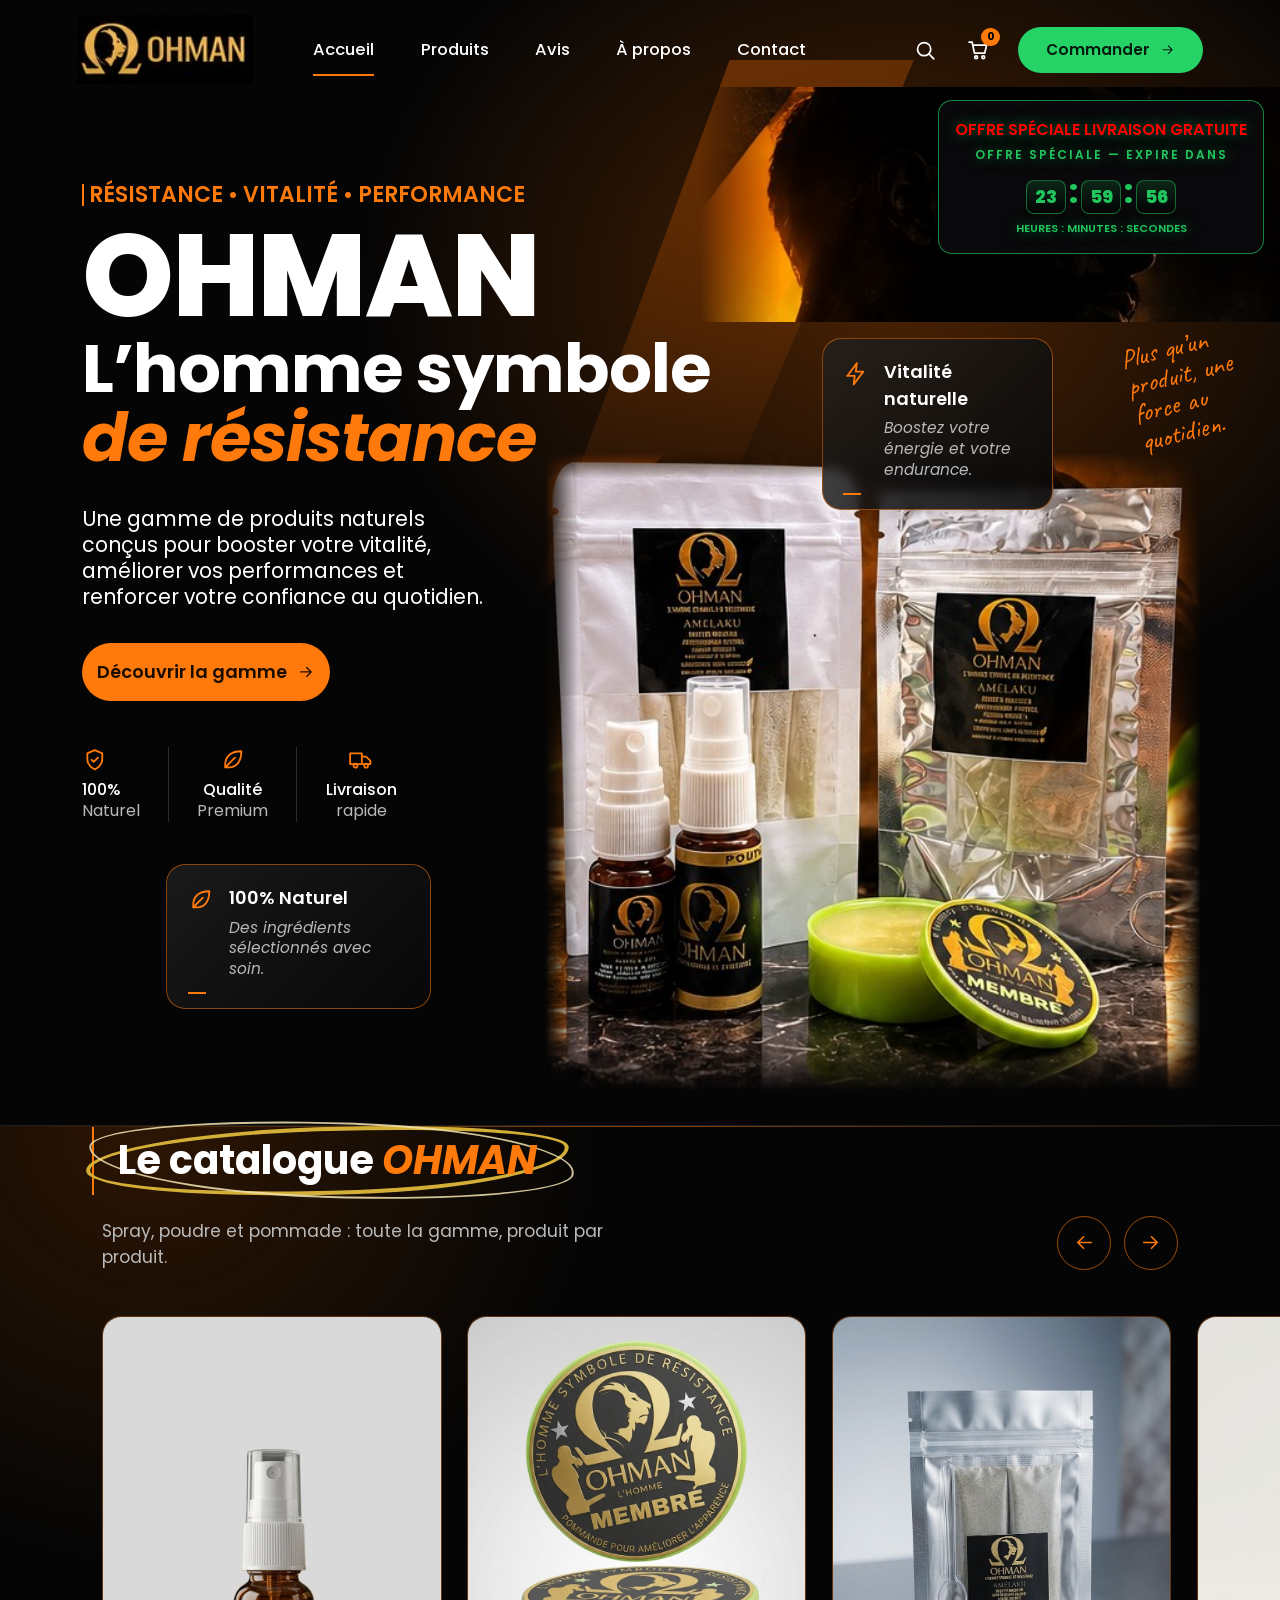
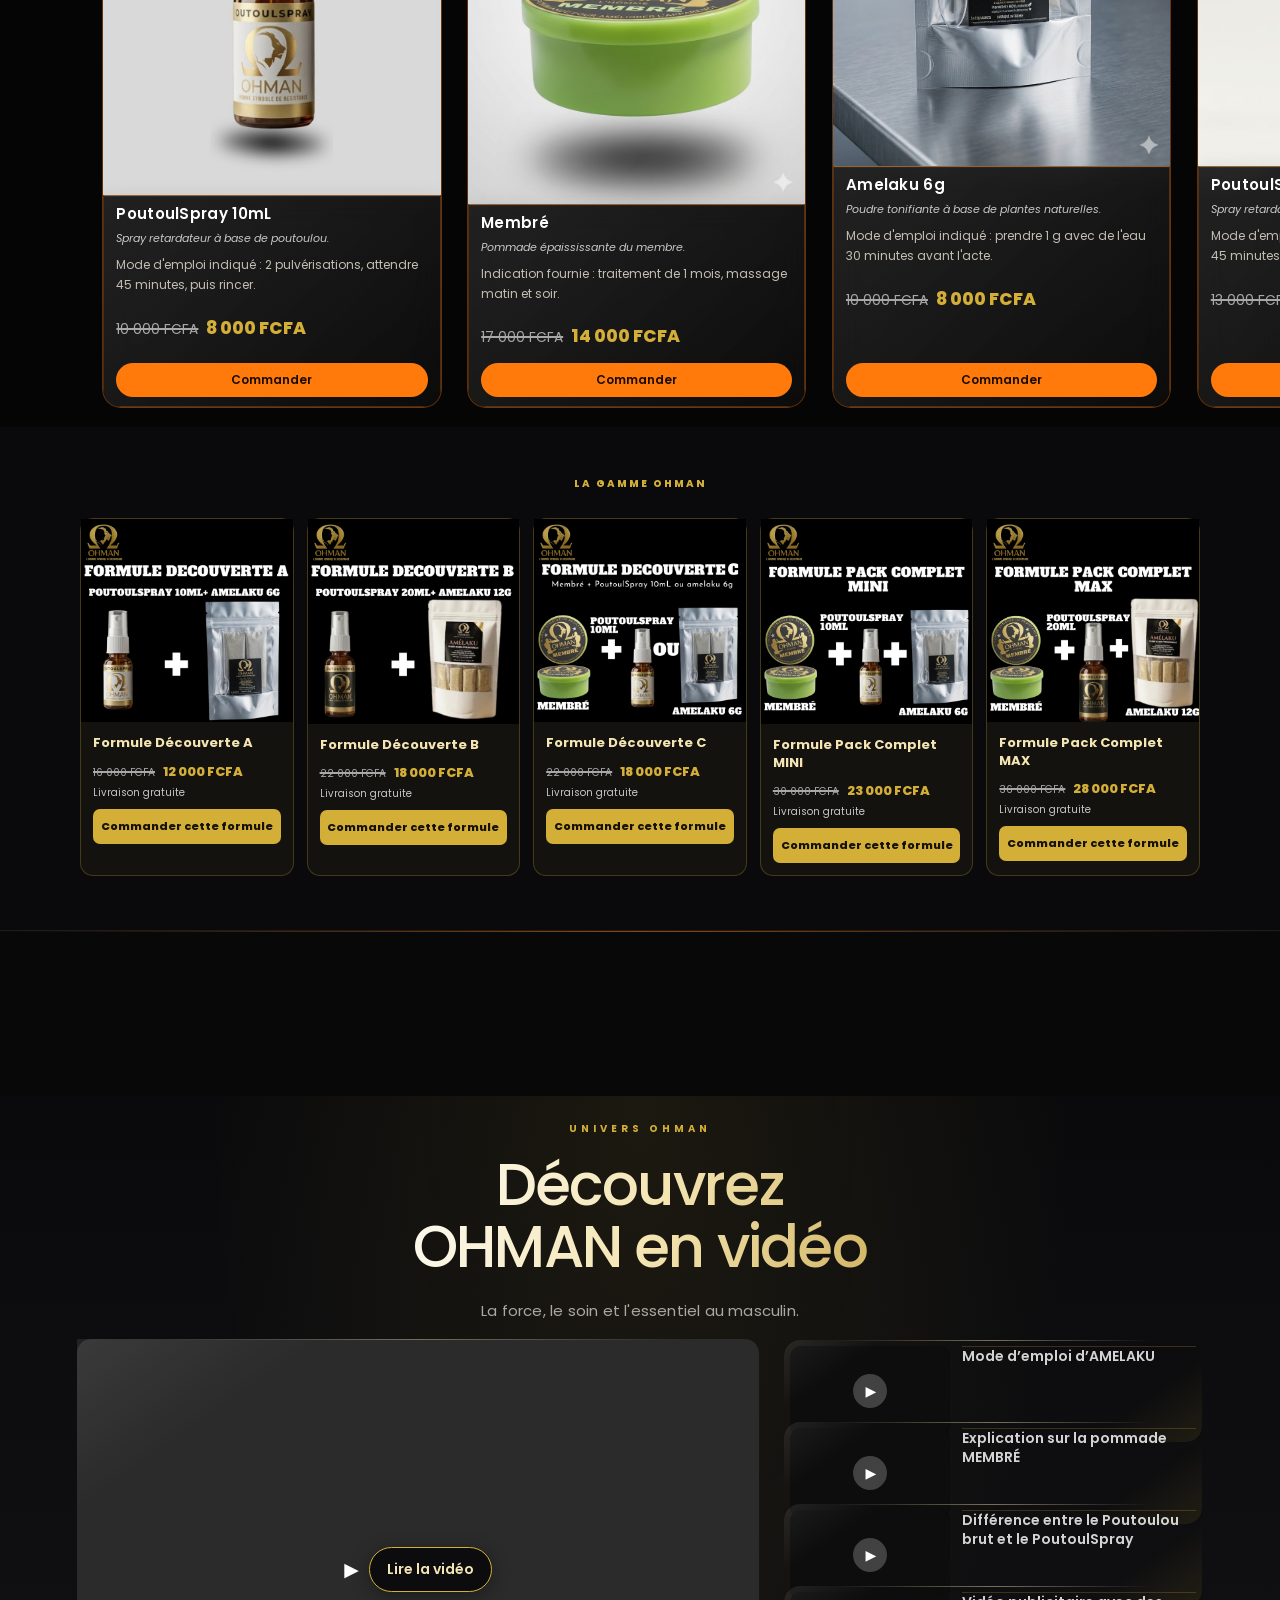
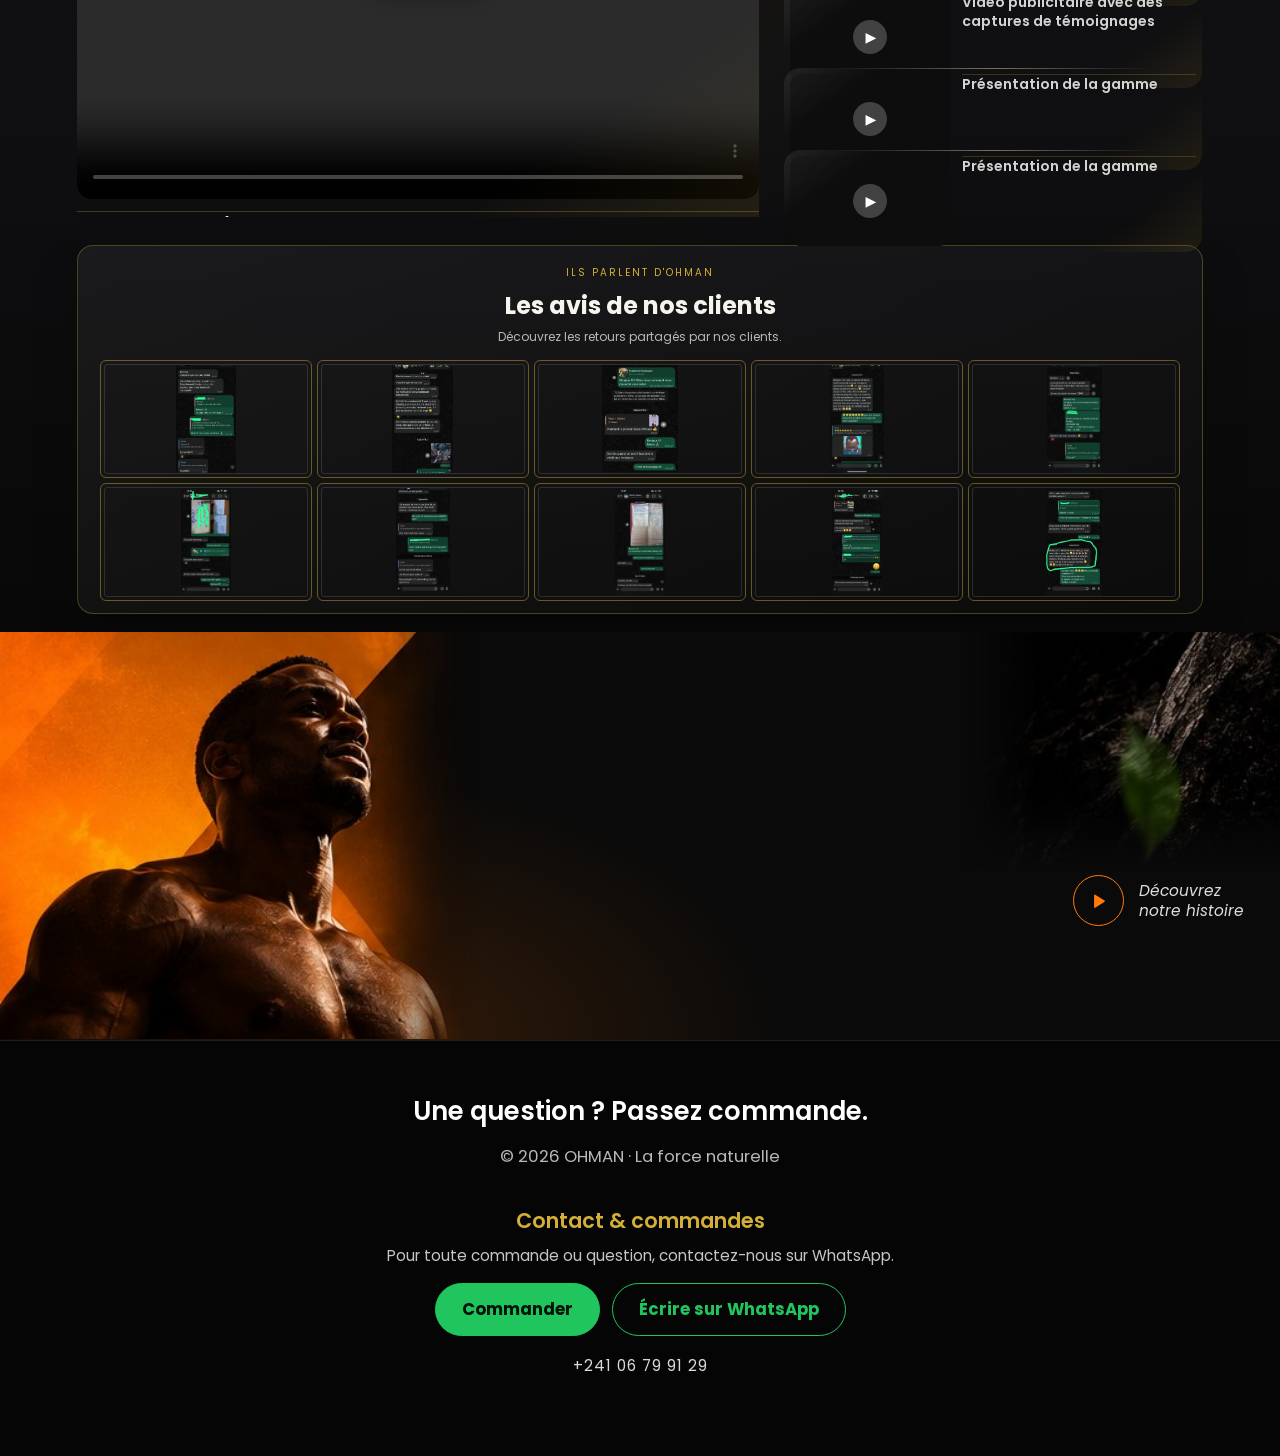
==== commit 2433b784: "Catalogue: cadres et images de meme taille" ====
--- a/index.html
+++ b/index.html
@@ -119,7 +119,7 @@
 </script>
 <!-- OHMAN_SEO_END -->
 <link rel="icon" href="assets/logo.jpg">
-<link rel="stylesheet" href="css/responsive.css?v=16"></head><body>
+<link rel="stylesheet" href="css/responsive.css?v=17"></head><body>
 <svg width="0" height="0" style="position:absolute"><defs>
 <symbol id="bolt" viewBox="0 0 24 24"><path d="M13 2 4 14h7l-1 8 9-12h-7z"/></symbol>
 <symbol id="shield" viewBox="0 0 24 24"><path d="M12 3 5 6v5c0 5 3 8 7 10 4-2 7-5 7-10V6z"/><path d="m9 12 2 2 4-4"/></symbol>
@@ -1261,3 +1261,4 @@
 
 
 
+
--- a/css/responsive.css
+++ b/css/responsive.css
@@ -214,3 +214,39 @@
   object-position:center !important
 }
 html body .pc:hover img{transform:none !important}
+
+/* Catalogue : cadres identiques, images au même format */
+html body *:has(> .pc){
+  align-items:stretch !important
+}
+html body .pc{
+  display:flex !important;
+  flex-direction:column !important;
+  align-self:stretch !important;
+  height:auto !important
+}
+html body .pc figure{
+  flex:0 0 auto !important;
+  width:100% !important;
+  aspect-ratio:4/5 !important;
+  height:auto !important;
+  overflow:hidden !important;
+  background:#111 !important
+}
+html body .pc figure img,
+html body .pc img{
+  display:block !important;
+  width:100% !important;
+  height:100% !important;
+  aspect-ratio:auto !important;
+  object-fit:cover !important;
+  object-position:center !important
+}
+html body .pc > *:last-child{
+  flex:1 1 auto !important;
+  display:flex !important;
+  flex-direction:column !important
+}
+html body .pc > *:last-child > *:last-child{
+  margin-top:auto !important
+}
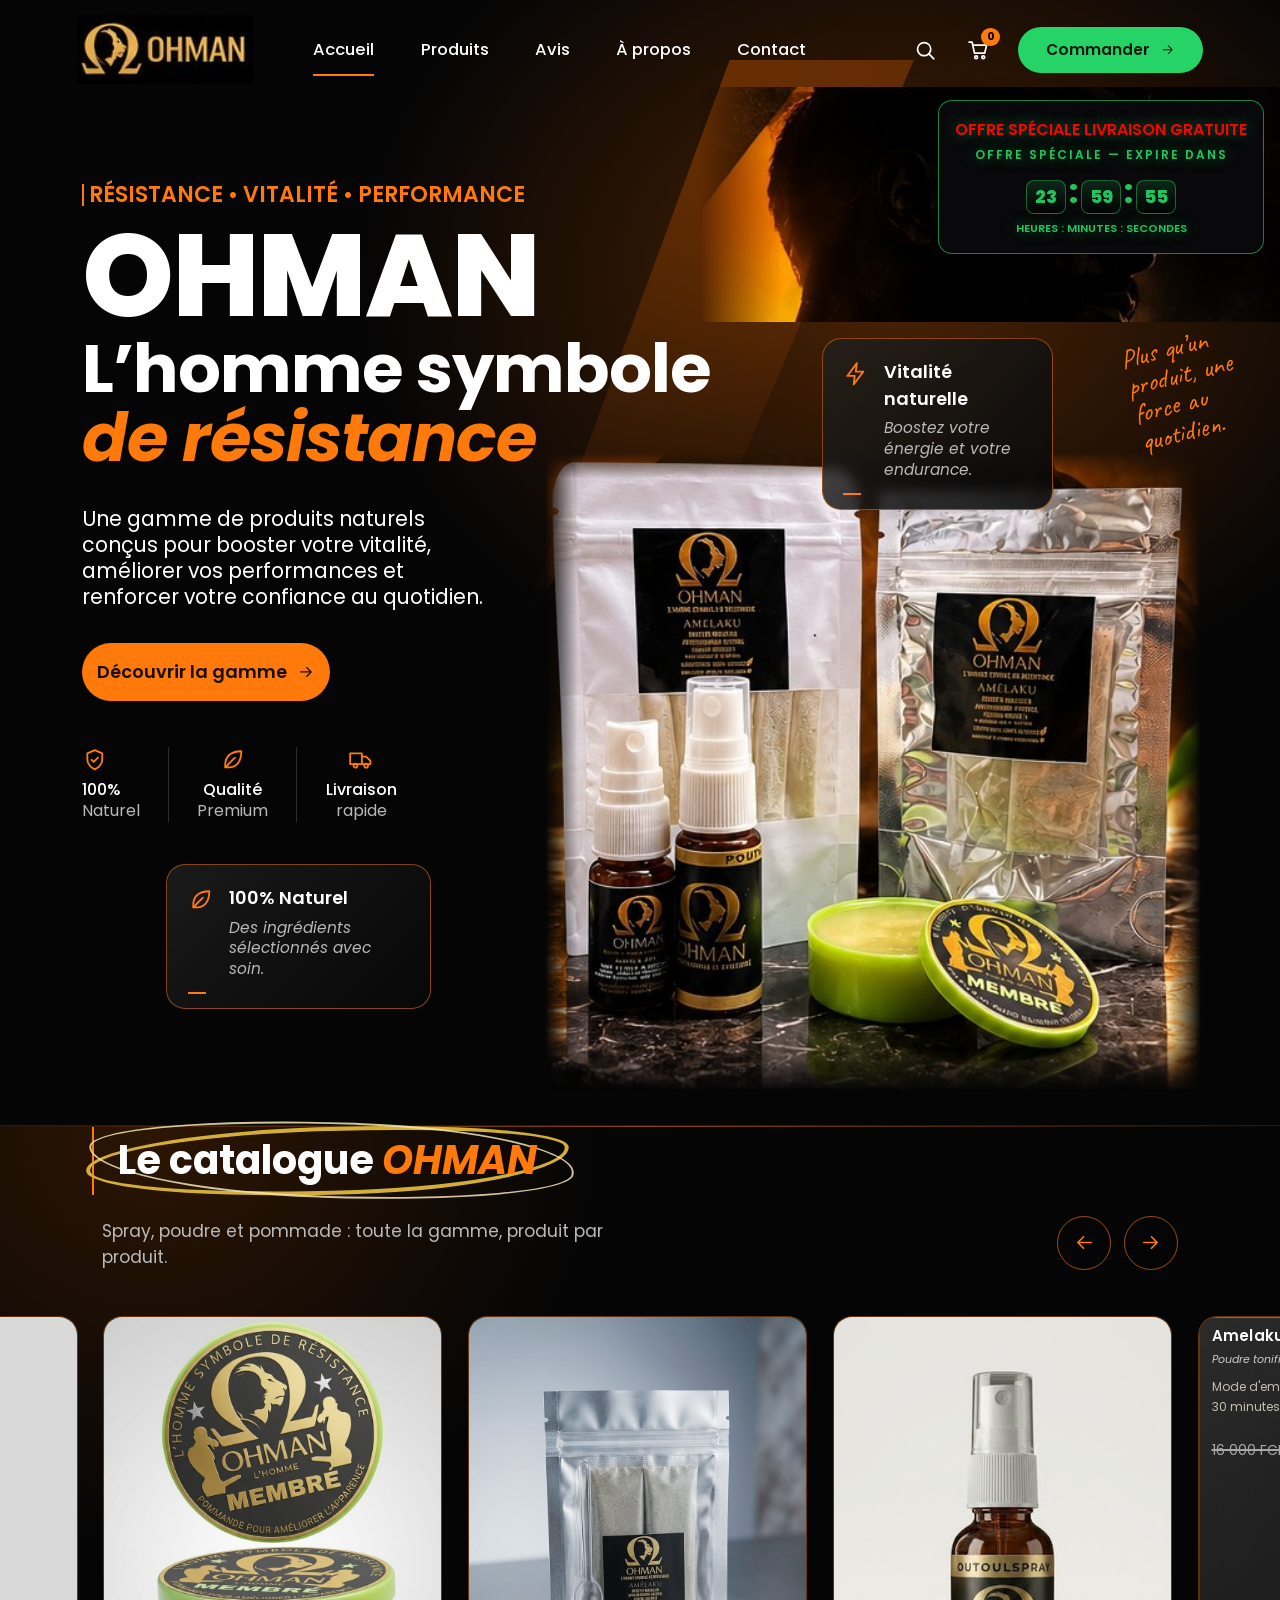
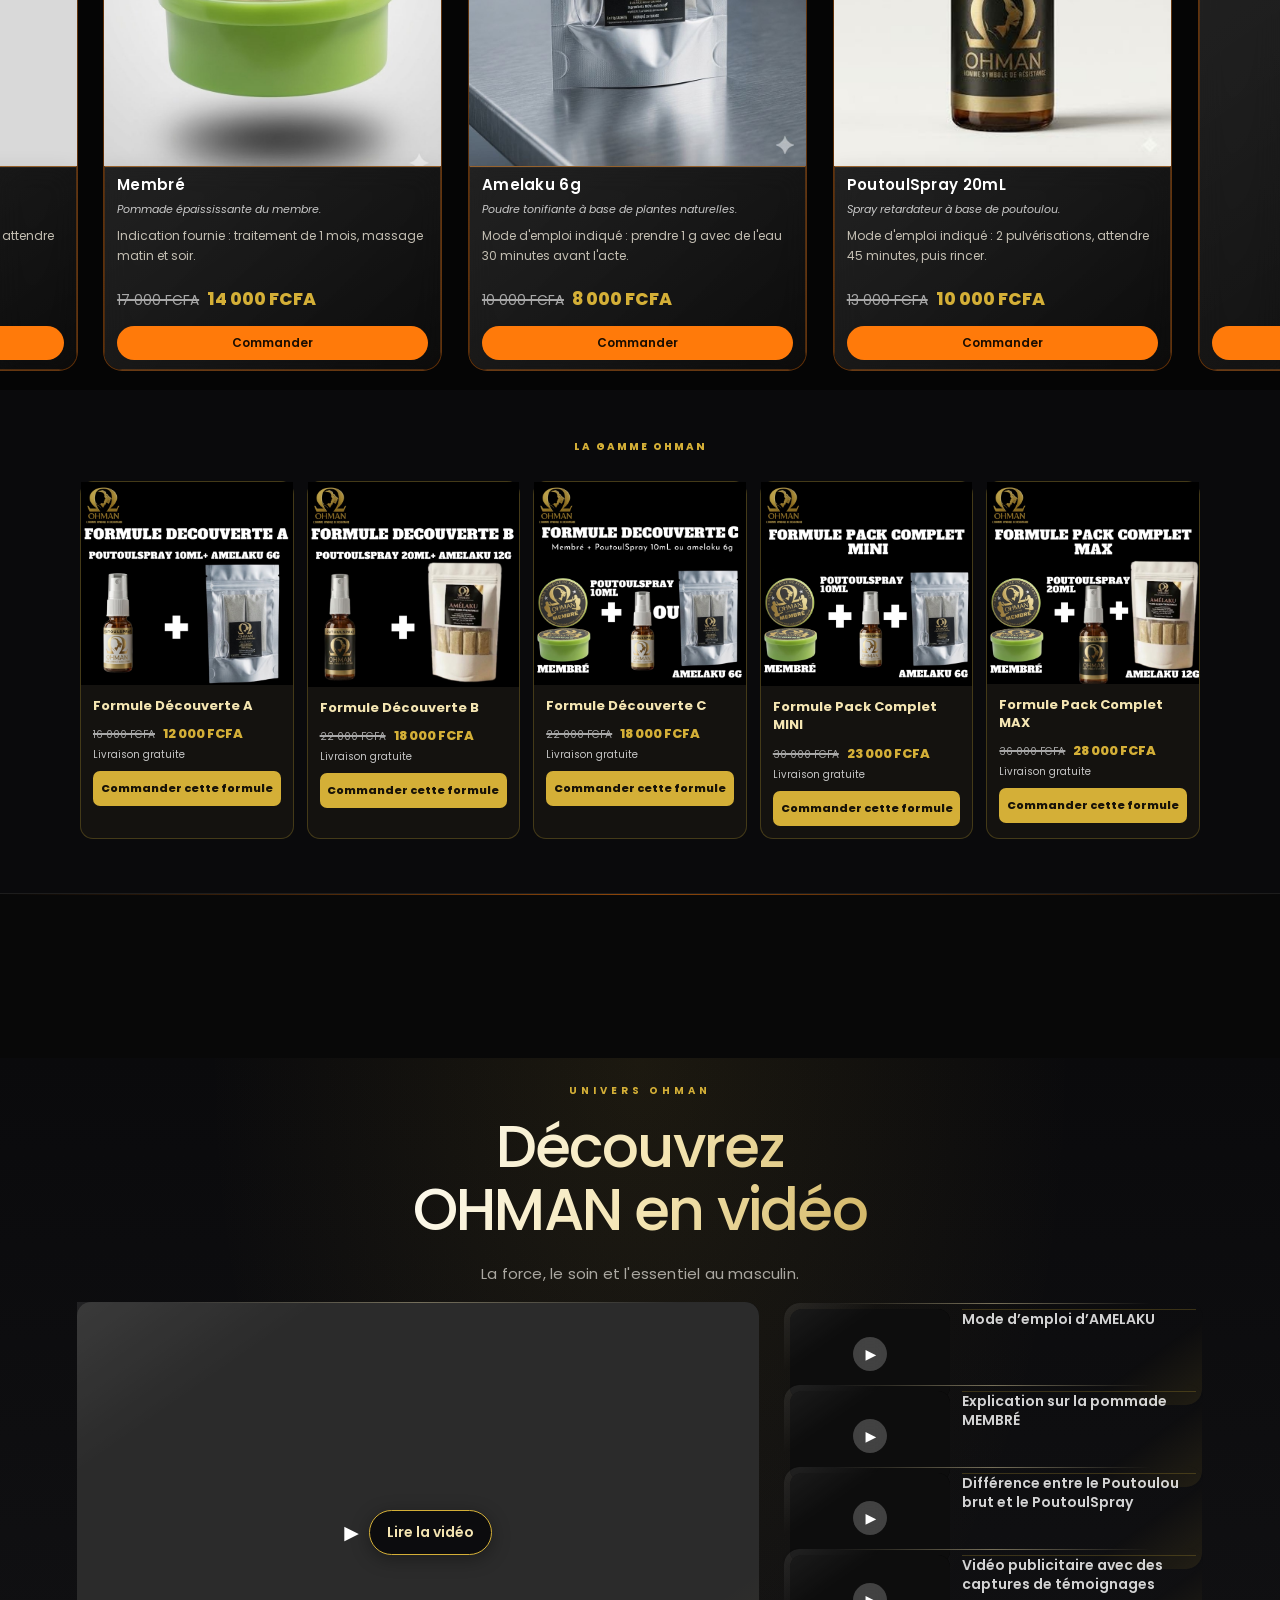
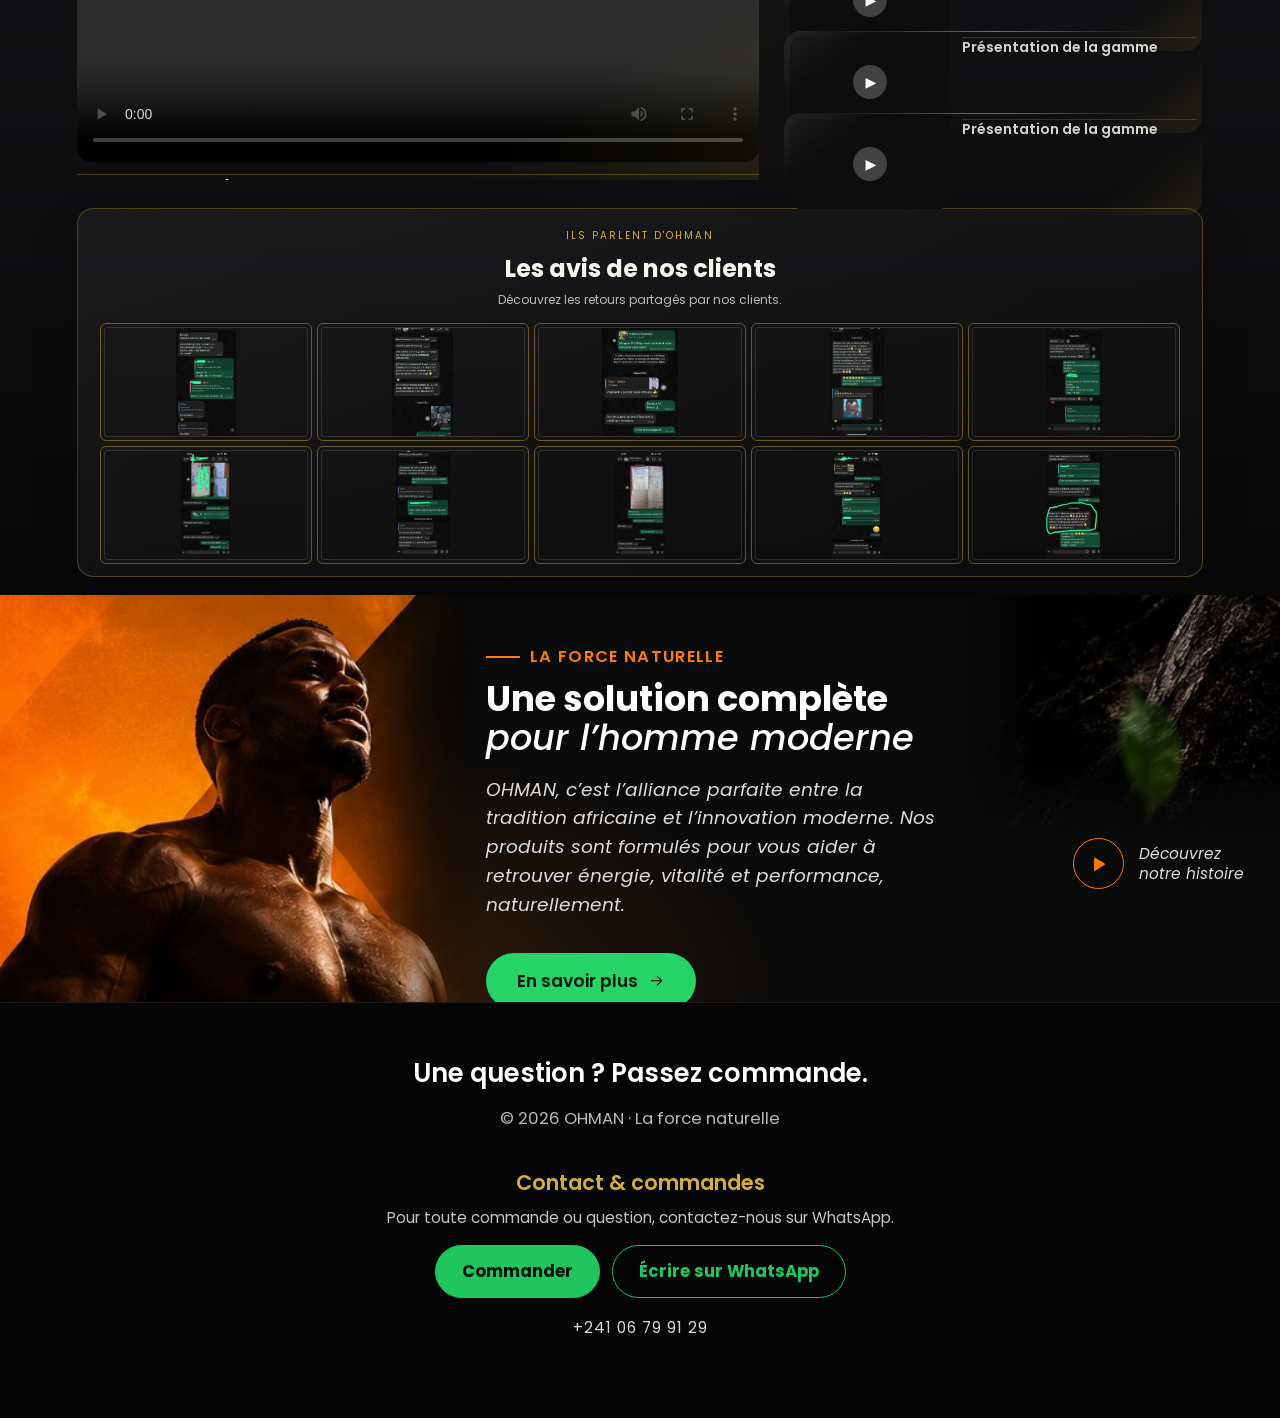
==== commit 7c4cc81c: "Remplacement des images du catalogue" ====
--- a/index.html
+++ b/index.html
@@ -1,4 +1,4 @@
-﻿<!DOCTYPE html>
+<!DOCTYPE html>
 <html lang="fr"><head><meta charset="UTF-8">
 <meta name="viewport" content="width=device-width,initial-scale=1,viewport-fit=cover">
 <link href="https://fonts.googleapis.com/css2?family=Poppins:ital,wght@0,400;0,500;0,600;0,700;0,800;1,400;1,500;1,600;1,700;1,800&family=Caveat:wght@500&display=swap" rel="stylesheet">
@@ -119,7 +119,7 @@
 </script>
 <!-- OHMAN_SEO_END -->
 <link rel="icon" href="assets/logo.jpg">
-<link rel="stylesheet" href="css/responsive.css?v=17"></head><body>
+<link rel="stylesheet" href="css/responsive.css?v=18"></head><body>
 <svg width="0" height="0" style="position:absolute"><defs>
 <symbol id="bolt" viewBox="0 0 24 24"><path d="M13 2 4 14h7l-1 8 9-12h-7z"/></symbol>
 <symbol id="shield" viewBox="0 0 24 24"><path d="M12 3 5 6v5c0 5 3 8 7 10 4-2 7-5 7-10V6z"/><path d="m9 12 2 2 4-4"/></symbol>
@@ -175,7 +175,7 @@
 <div class="ctl"><button class="l" id="prev" aria-label="Précédent"><svg class="i"><use href="#arr"/></svg></button><button id="next" aria-label="Suivant"><svg class="i"><use href="#arr"/></svg></button></div></div>
 <div class="trk" id="trk" tabindex="0" aria-label="Catalogue produits"><article class="pc">
   <figure>
-    <img class="ohman-catalog-image" src="assets/IMAGE%20ET%20DETAIL/WhatsApp%20Image%202026-10-23%20at%2017.39.44%20(1).jpeg" alt="PoutoulSpray 10mL" loading="lazy">
+    <img class="ohman-catalog-image" src="assets/catalogue/POUTOUTOU-SPRAY-10ml.jpg" alt="PoutoulSpray 10mL" loading="lazy">
   </figure>
   <div class="b">
     <h3>PoutoulSpray 10mL</h3>
@@ -186,7 +186,7 @@
   </div>
 </article><article class="pc">
   <figure>
-    <img class="ohman-catalog-image" src="assets/IMAGE%20ET%20DETAIL/WhatsApp%20Image%202026-10-23%20at%2017.39.44.jpeg" alt="Membré" loading="lazy">
+    <img class="ohman-catalog-image" src="assets/catalogue/MEMBRE.jpg" alt="Membré" loading="lazy">
   </figure>
   <div class="b">
     <h3>Membré</h3>
@@ -197,7 +197,7 @@
   </div>
 </article><article class="pc">
   <figure>
-    <img class="ohman-catalog-image" src="assets/IMAGE%20ET%20DETAIL/WhatsApp%20Image%202026-10-23%20at%2017.39.45.jpeg" alt="Amelaku 6g" loading="lazy">
+    <img class="ohman-catalog-image" src="assets/catalogue/AMELAKU-6g.jpg" alt="Amelaku 6g" loading="lazy">
   </figure>
   <div class="b">
     <h3>Amelaku 6g</h3>
@@ -208,7 +208,7 @@
   </div>
 </article><article class="pc">
   <figure>
-    <img class="ohman-catalog-image" src="assets/IMAGE%20ET%20DETAIL/WhatsApp%20Image%202026-10-23%20at%2017.39.46%20(1).jpeg" alt="PoutoulSpray 20mL" loading="lazy">
+    <img class="ohman-catalog-image" src="assets/catalogue/POUTOUTOU-SPRAY-20ml.jpg" alt="PoutoulSpray 20mL" loading="lazy">
   </figure>
   <div class="b">
     <h3>PoutoulSpray 20mL</h3>
@@ -219,7 +219,7 @@
   </div>
 </article><article class="pc">
   <figure>
-    <img class="ohman-catalog-image" src="assets/IMAGE%20ET%20DETAIL/WhatsApp%20Image%202026-10-23%20at%2017.39.46.jpeg" alt="Amelaku 12g" loading="lazy">
+    <img class="ohman-catalog-image" src="assets/catalogue/AMELAKU-12g.jpg" alt="Amelaku 12g" loading="lazy">
   </figure>
   <div class="b">
     <h3>Amelaku 12g</h3>
@@ -1262,3 +1262,4 @@
 
 
 
+
--- a/css/responsive.css
+++ b/css/responsive.css
@@ -250,3 +250,12 @@
 html body .pc > *:last-child > *:last-child{
   margin-top:auto !important
 }
+
+/* Catalogue : cadres au format 3/4 (images 900x1200) */
+html body .pc figure{
+  aspect-ratio:3/4 !important
+}
+html body .pc figure img,
+html body .pc img{
+  object-fit:cover !important
+}
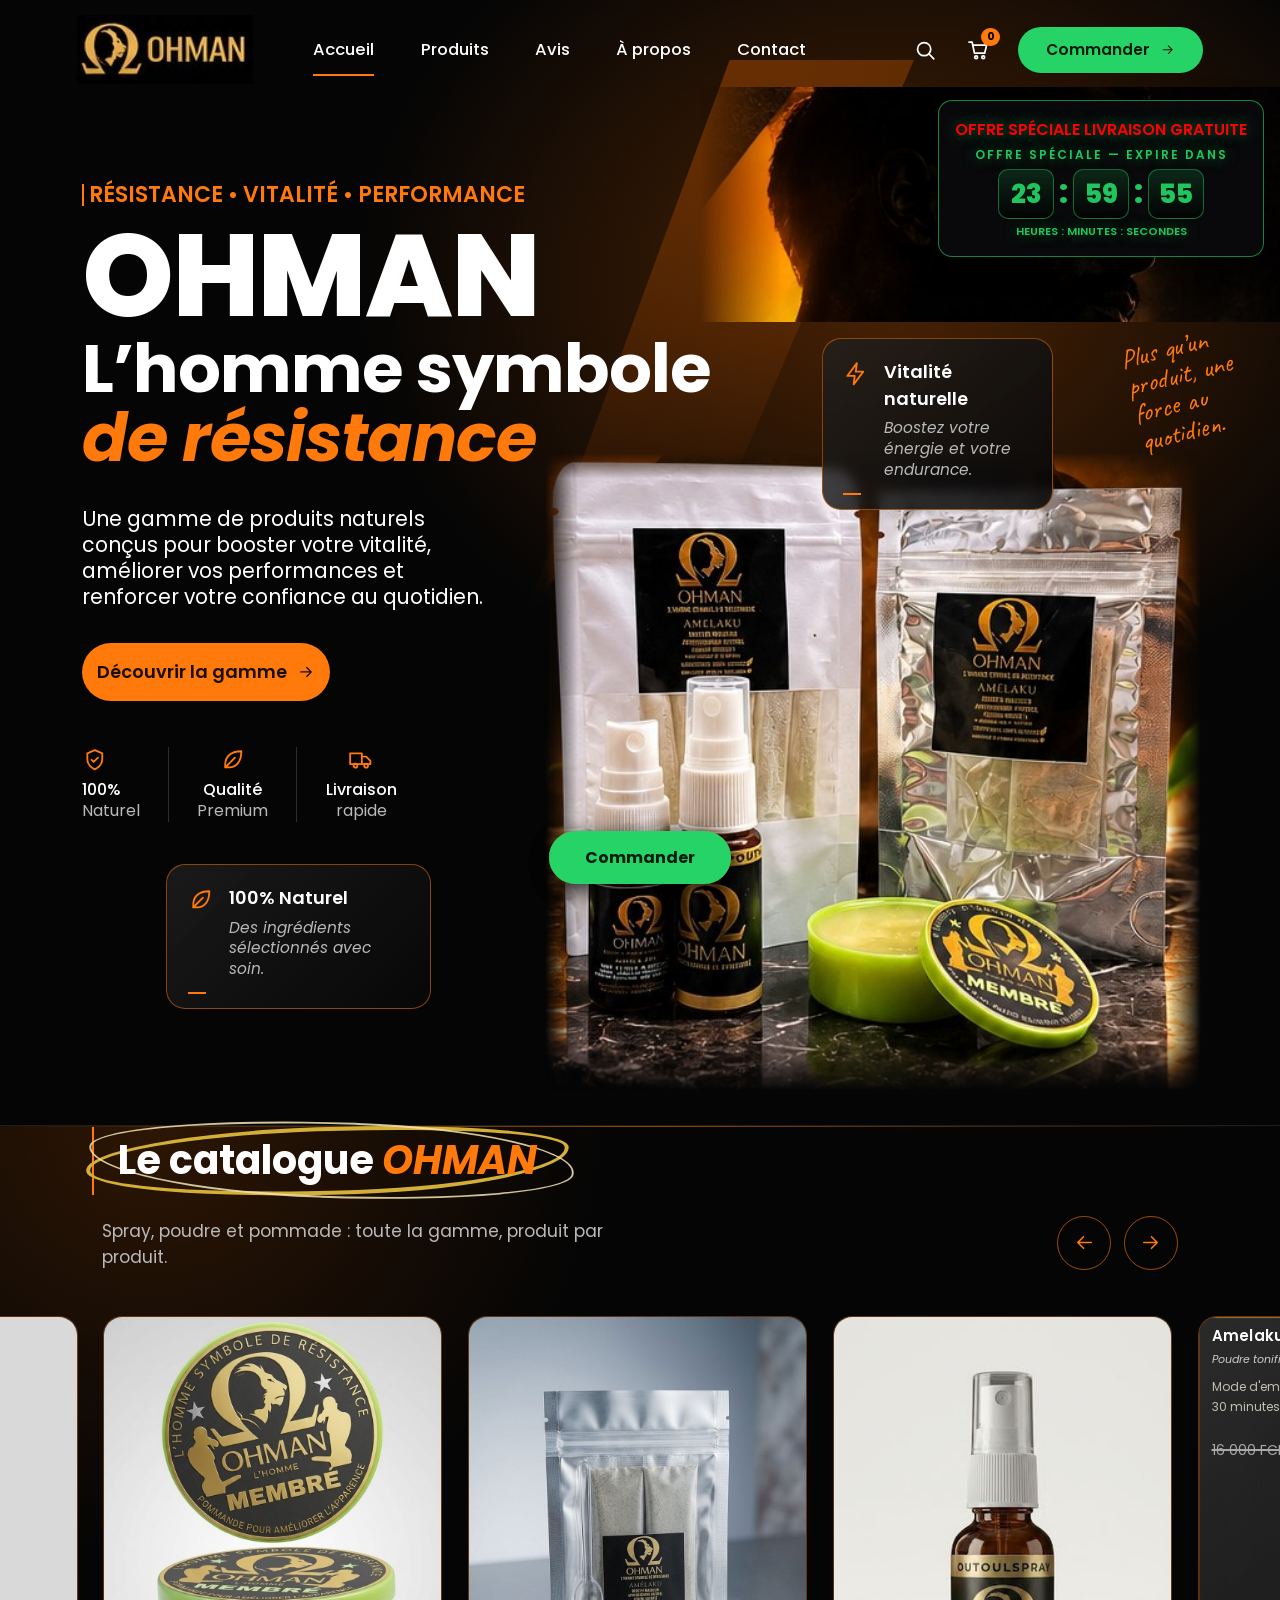
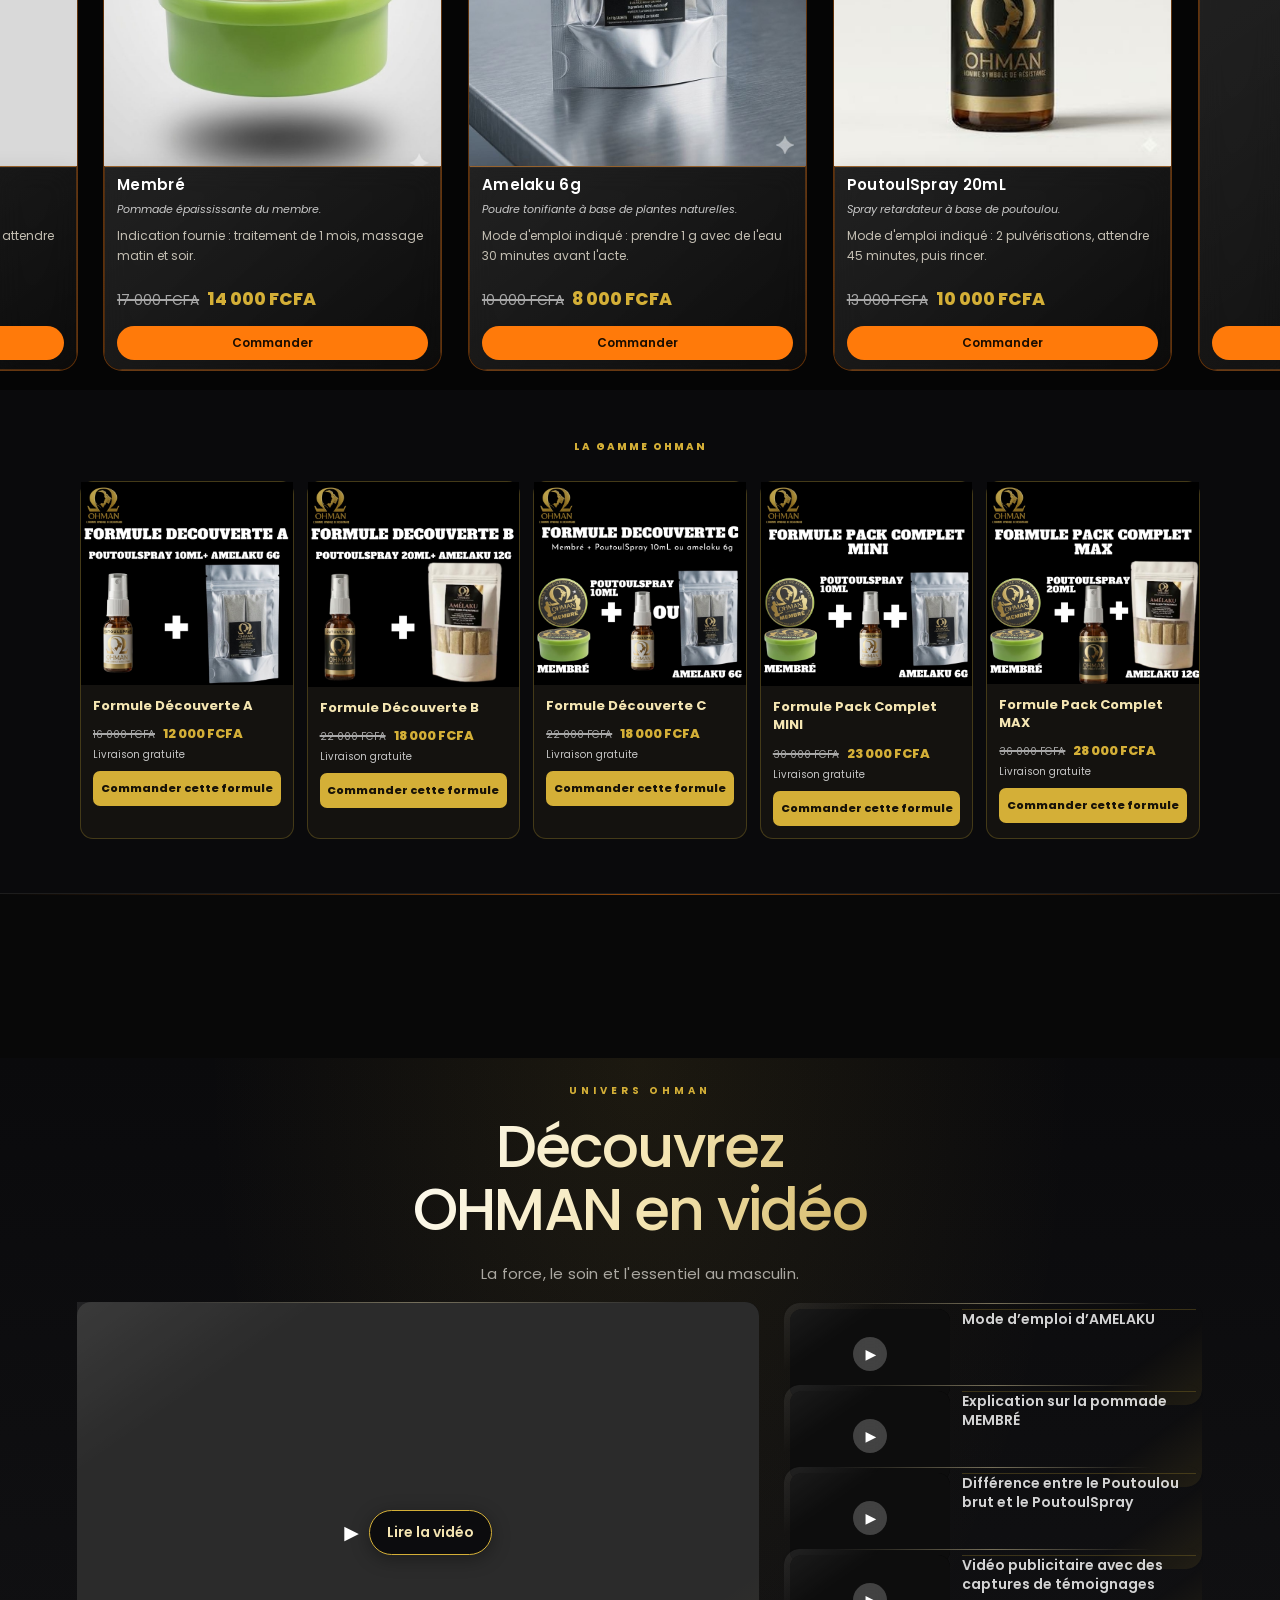
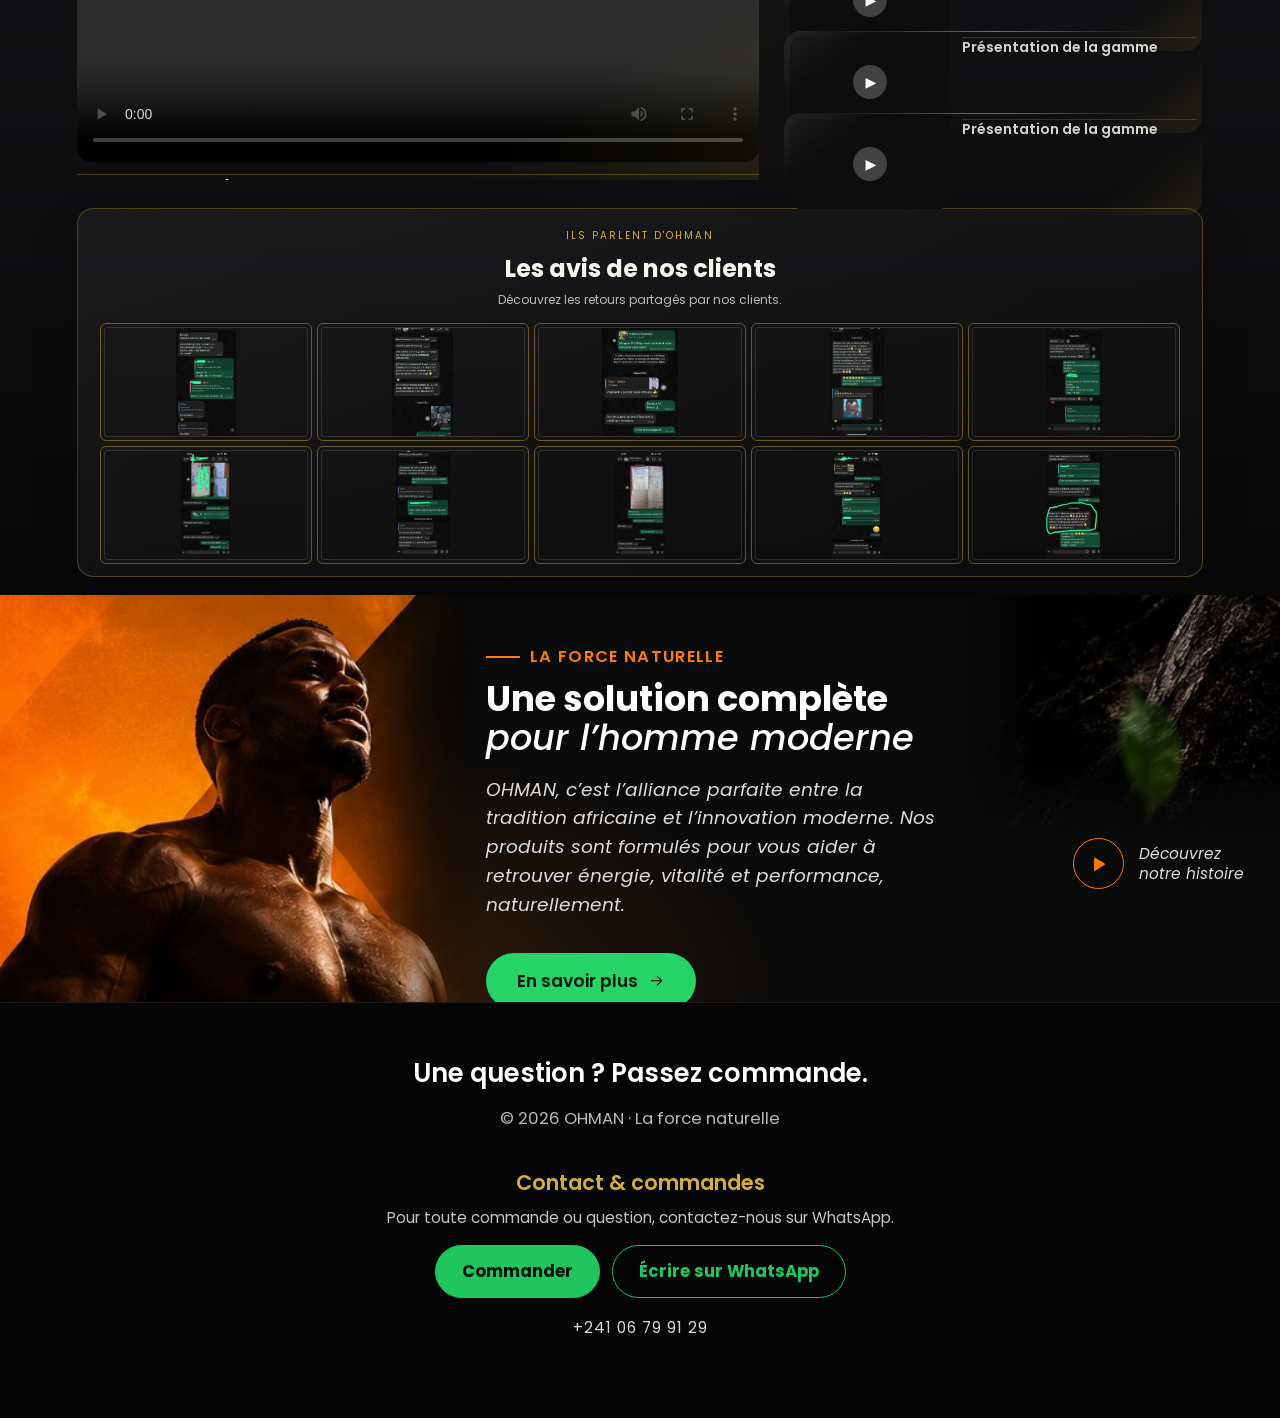
==== commit 261343b0: "Ajout du bouton Commander sous le compte à rebours" ====
--- a/index.html
+++ b/index.html
@@ -1229,37 +1229,38 @@
     box-sizing: border-box !important;
 }
 </style>
-<script src="js/pause-fix.js?v=3"></script><script src="js/video-fit.js?v=3"></script></body></html>
-
-
-
-
-
-
-
-
-
-
-
-
-
-
-
-
-
-
-
-
-
-
-
-
-
-
-
-
-
-
-
-
-
+<script src="js/pause-fix.js?v=3"></script><script src="js/video-fit.js?v=3"></script><button type="button" id="ohman-cta-fixed" class="pill" data-open="od" style="position:fixed;left:50%;bottom:calc(16px + env(safe-area-inset-bottom,0px));transform:translateX(-50%);z-index:9999;padding:14px 36px;font-size:16px;font-weight:700;cursor:pointer;box-shadow:0 6px 20px rgba(0,0,0,.45)">Commander</button>
+</body></html>
+
+
+
+
+
+
+
+
+
+
+
+
+
+
+
+
+
+
+
+
+
+
+
+
+
+
+
+
+
+
+
+
+
--- a/css/style.css
+++ b/css/style.css
@@ -3345,3 +3345,7 @@
 }
 
 /* ===== OHMAN AVIS COMPACT 5X2 END ===== */
+
+/* OHMAN_TIMER_GRAND */
+#ohman-hour,#ohman-min,#ohman-sec{min-width:56px !important;padding:11px 8px !important;margin:0 5px !important;font-size:26px !important;border-radius:10px !important}
+@media(max-width:480px){#ohman-hour,#ohman-min,#ohman-sec{min-width:46px !important;padding:9px 6px !important;font-size:21px !important;margin:0 3px !important}}
--- a/css/responsive.css
+++ b/css/responsive.css
@@ -259,3 +259,15 @@
 html body .pc img{
   object-fit:cover !important
 }
+
+/* OHMAN_TIMER_GRAND_MOBILE */
+@media(max-width:900px){
+  html body #ohman-countdown{padding:6px 10px !important;max-width:170px !important}
+  html body #ohman-countdown p{font-size:8px !important}
+  html body #ohman-countdown #ohman-countdown-bonjour{font-size:8px !important}
+  html body #ohman-countdown p:last-child{font-size:7px !important}
+  html body #ohman-countdown div{font-size:12px !important}
+  html body #ohman-countdown #ohman-hour,
+  html body #ohman-countdown #ohman-min,
+  html body #ohman-countdown #ohman-sec{font-size:13px !important;padding:3px 5px !important;min-width:22px !important}
+}
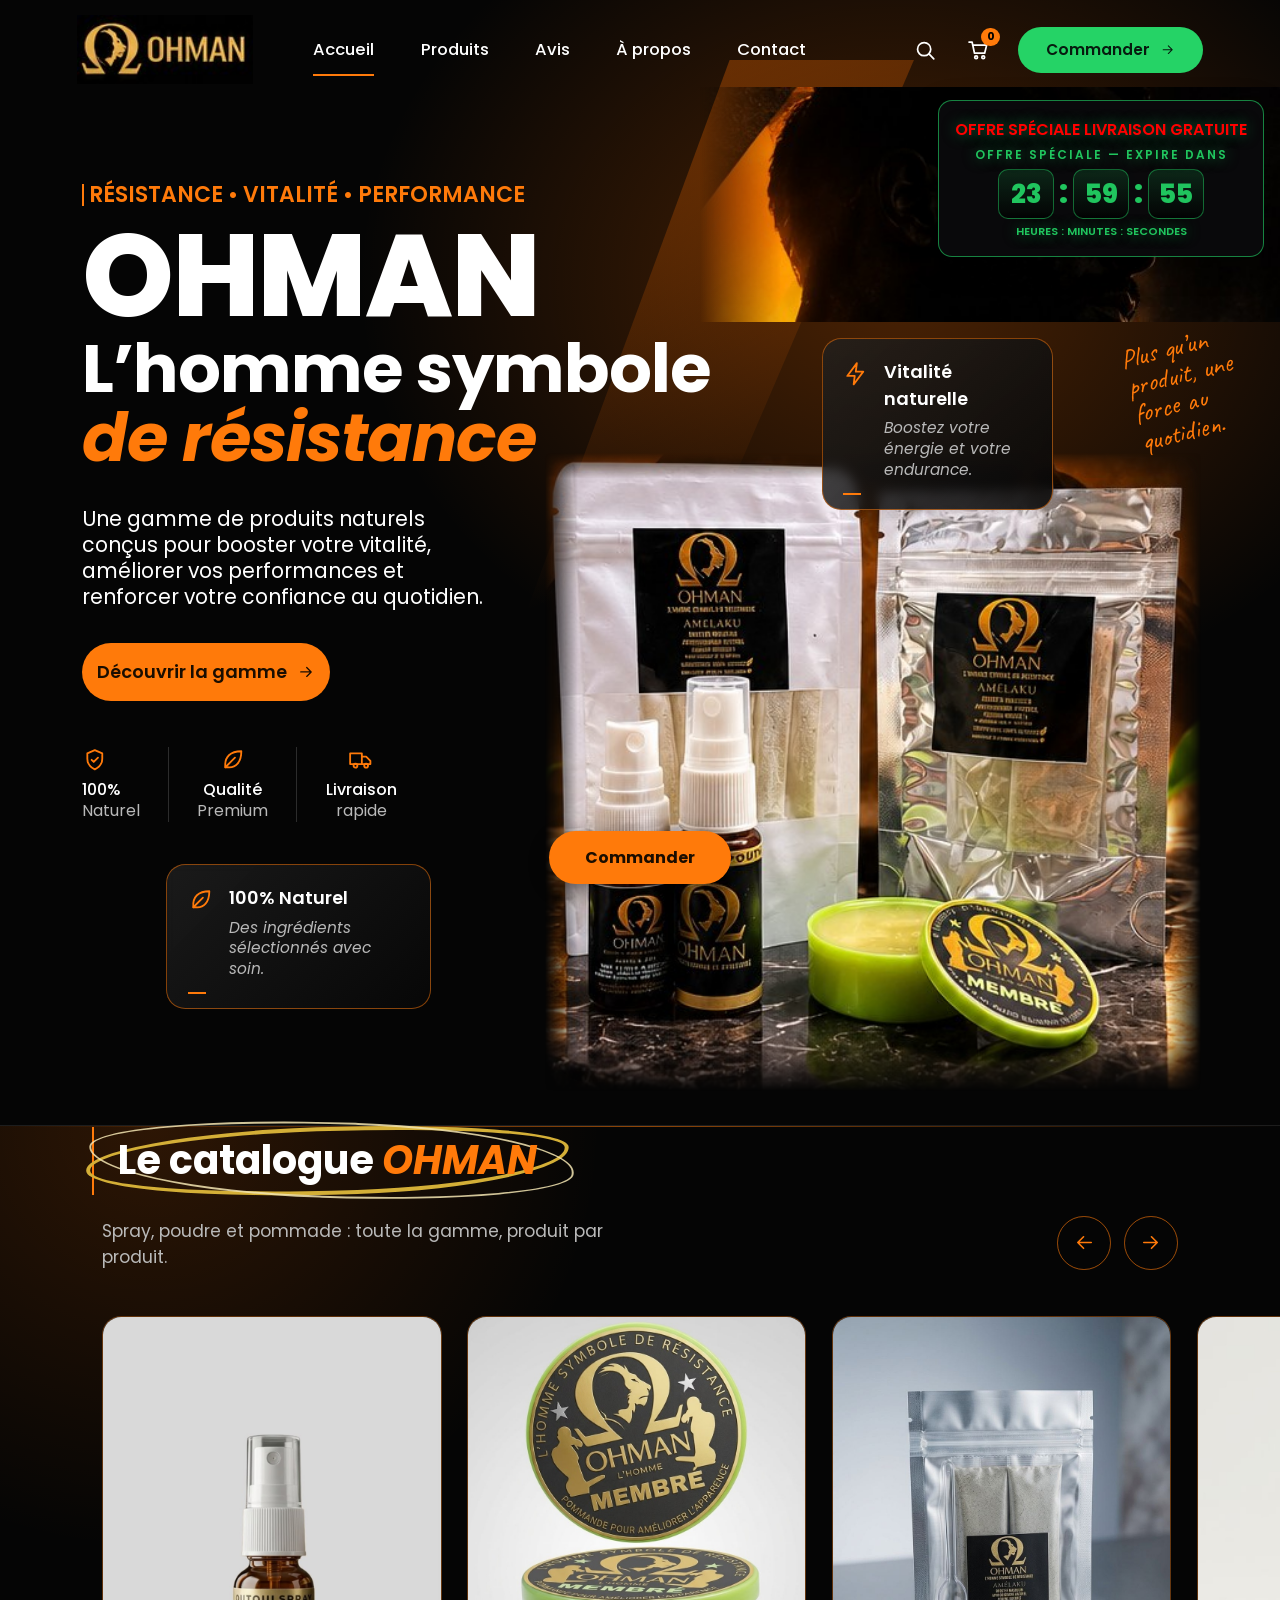
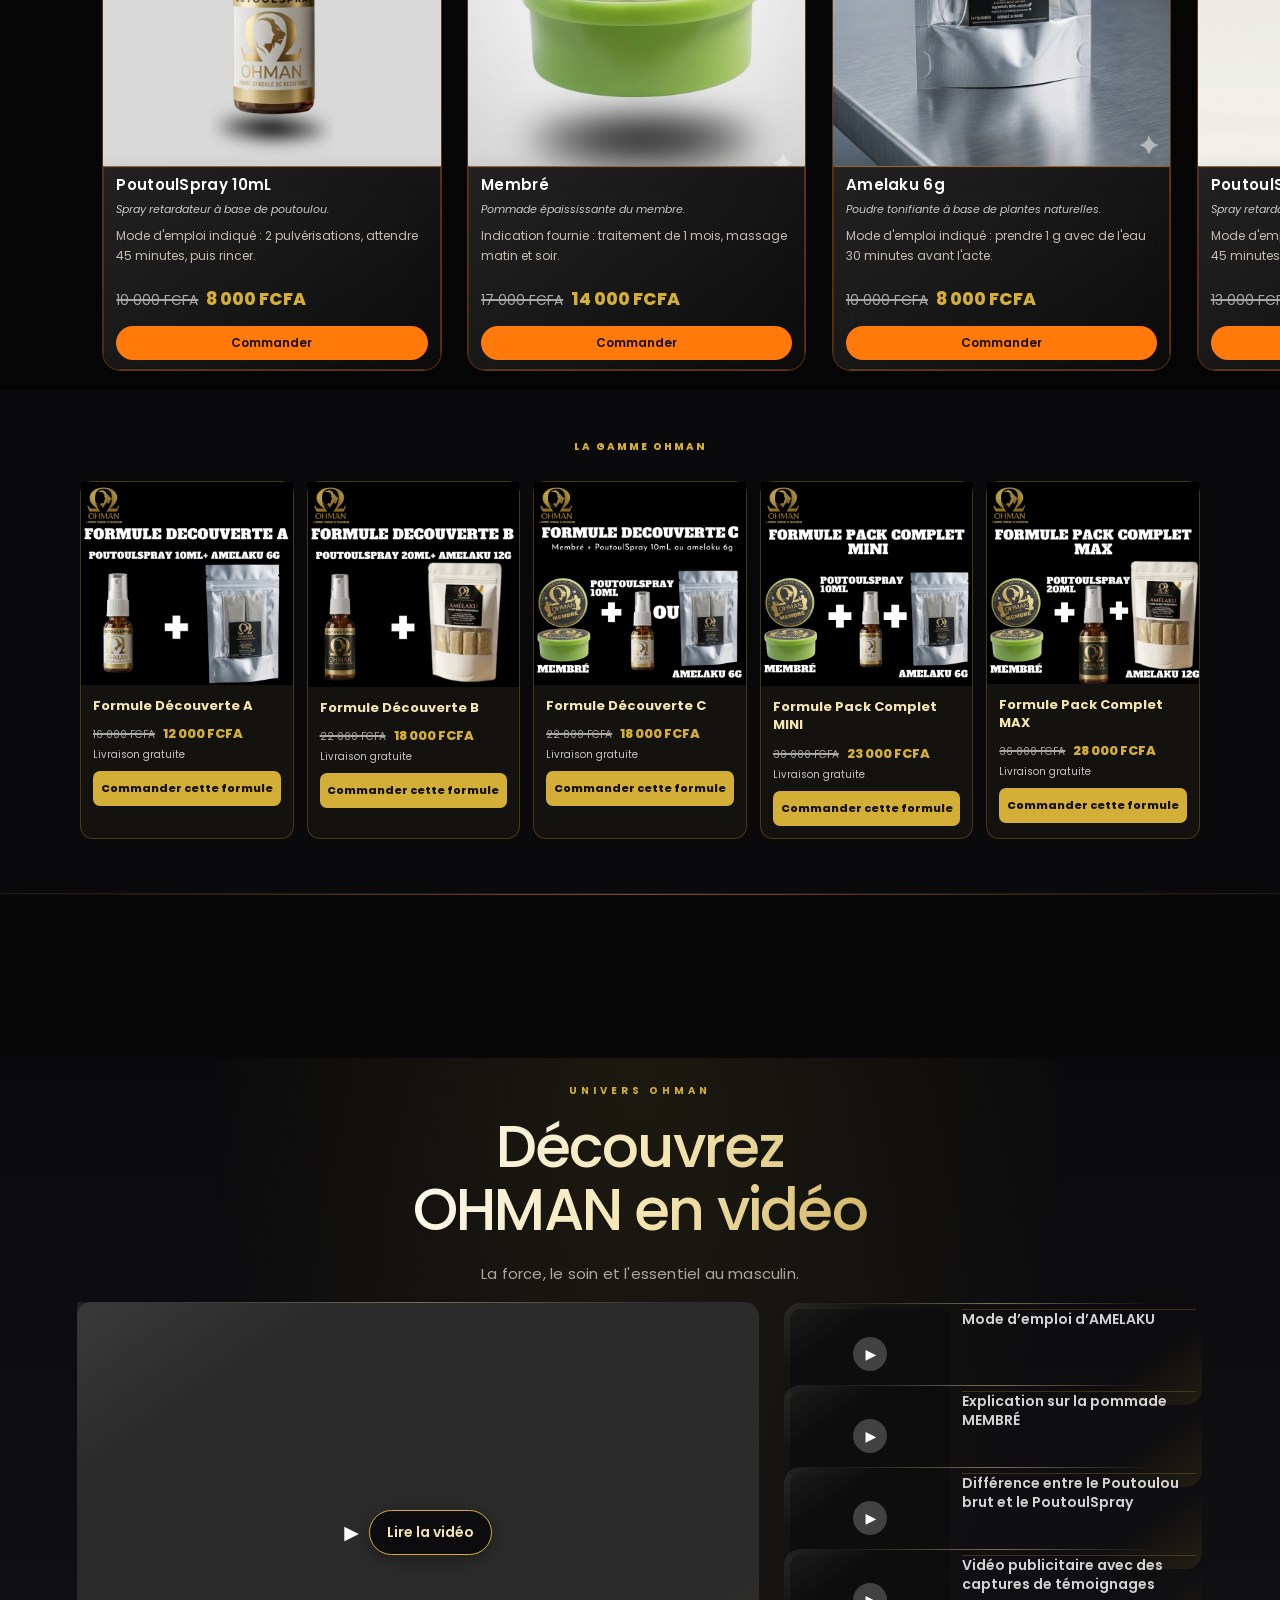
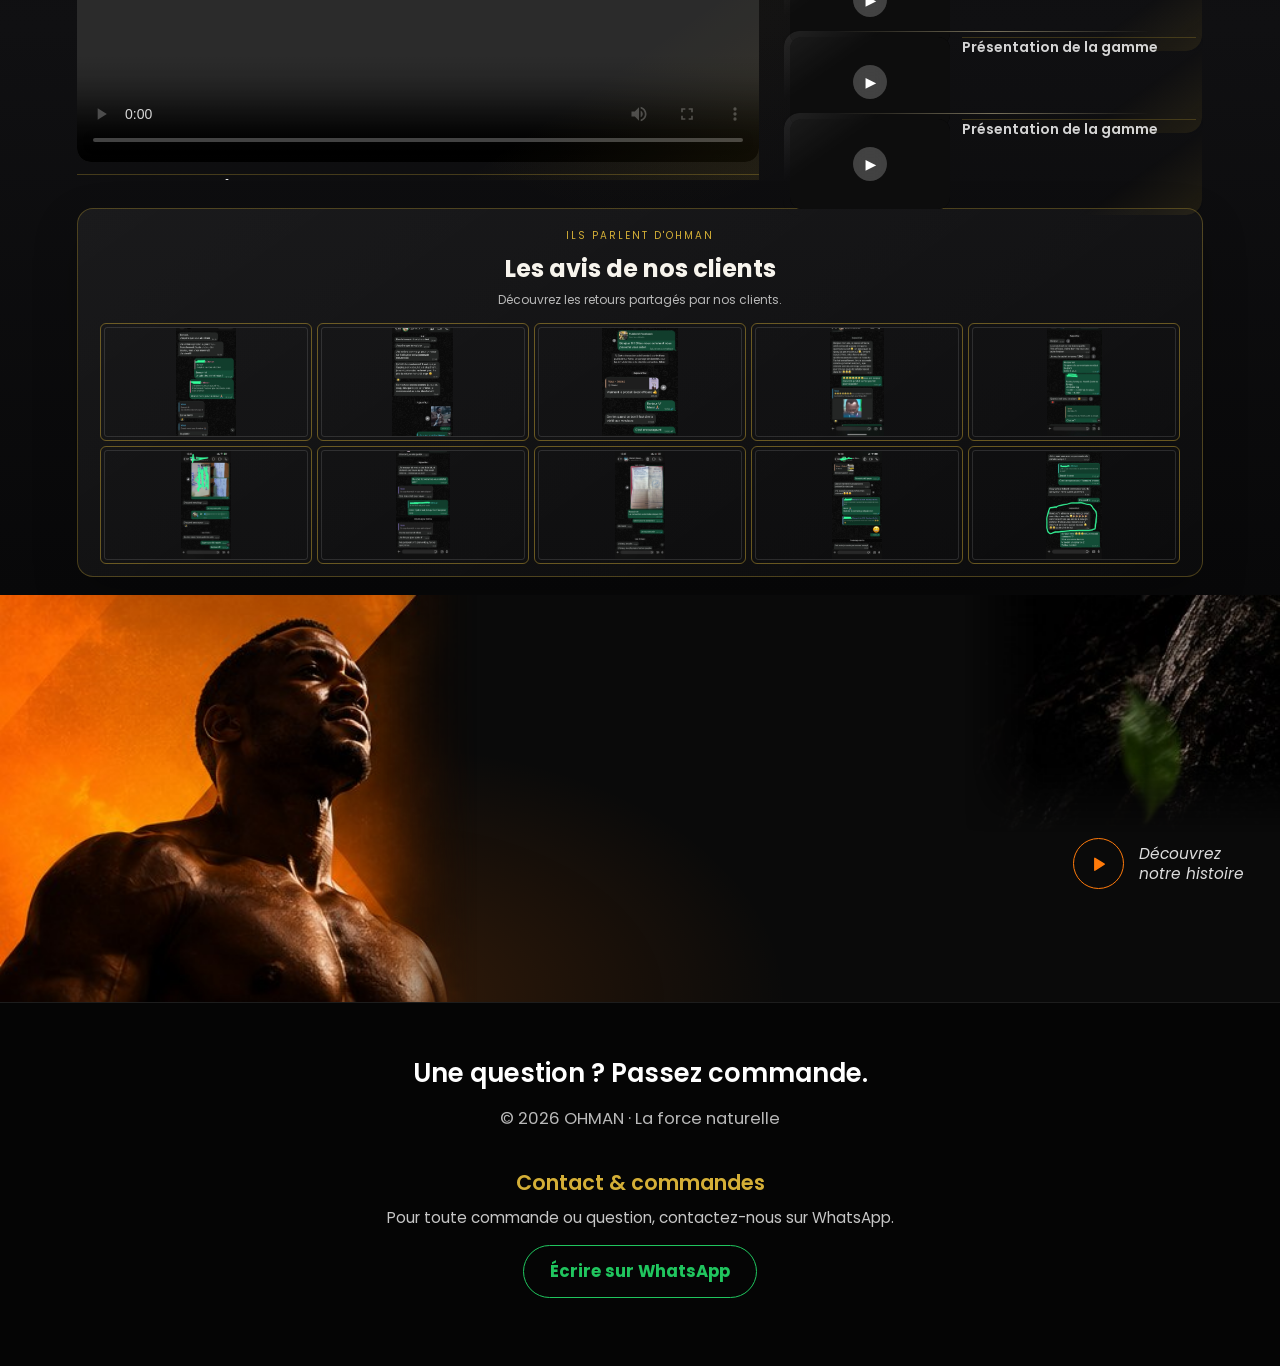
==== commit 6440fbb7: "Suppression bouton vert Commander et reduction de l'espace du pied de page" ====
--- a/index.html
+++ b/index.html
@@ -438,10 +438,8 @@
   <h3>Contact &amp; commandes</h3>
   <p>Pour toute commande ou question, contactez-nous sur WhatsApp.</p>
   <div class="ohman-contact-btns">
-    <a class="ohman-contact-wa" href="https://wa.me/24106799129?text=Bonjour%20OHMAN%2C%20je%20souhaite%20passer%20commande." target="_blank" rel="noopener">Commander</a>
     <a class="ohman-contact-wa ohman-contact-alt" href="https://wa.me/24106799129?text=Bonjour%20OHMAN%2C%20j%27ai%20une%20question." target="_blank" rel="noopener">&Eacute;crire sur WhatsApp</a>
   </div>
-  <p class="ohman-contact-num"><a href="tel:+24106799129">+241 06 79 91 29</a></p>
 </div>
 <!-- OHMAN_CONTACT_END -->
 </footer>
@@ -1229,7 +1227,7 @@
     box-sizing: border-box !important;
 }
 </style>
-<script src="js/pause-fix.js?v=3"></script><script src="js/video-fit.js?v=3"></script><button type="button" id="ohman-cta-fixed" class="pill" data-open="od" style="position:fixed;left:50%;bottom:calc(16px + env(safe-area-inset-bottom,0px));transform:translateX(-50%);z-index:9999;padding:14px 36px;font-size:16px;font-weight:700;cursor:pointer;box-shadow:0 6px 20px rgba(0,0,0,.45)">Commander</button>
+<script src="js/pause-fix.js?v=3"></script><script src="js/video-fit.js?v=3"></script>
 </body></html>
 
 
--- a/css/style.css
+++ b/css/style.css
@@ -3349,3 +3349,6 @@
 /* OHMAN_TIMER_GRAND */
 #ohman-hour,#ohman-min,#ohman-sec{min-width:56px !important;padding:11px 8px !important;margin:0 5px !important;font-size:26px !important;border-radius:10px !important}
 @media(max-width:480px){#ohman-hour,#ohman-min,#ohman-sec{min-width:46px !important;padding:9px 6px !important;font-size:21px !important;margin:0 3px !important}}
+
+/* Espace sous le pied de page pour ne pas masquer le bouton WhatsApp */
+footer{padding-bottom:calc(40px + env(safe-area-inset-bottom,0px)) !important;}
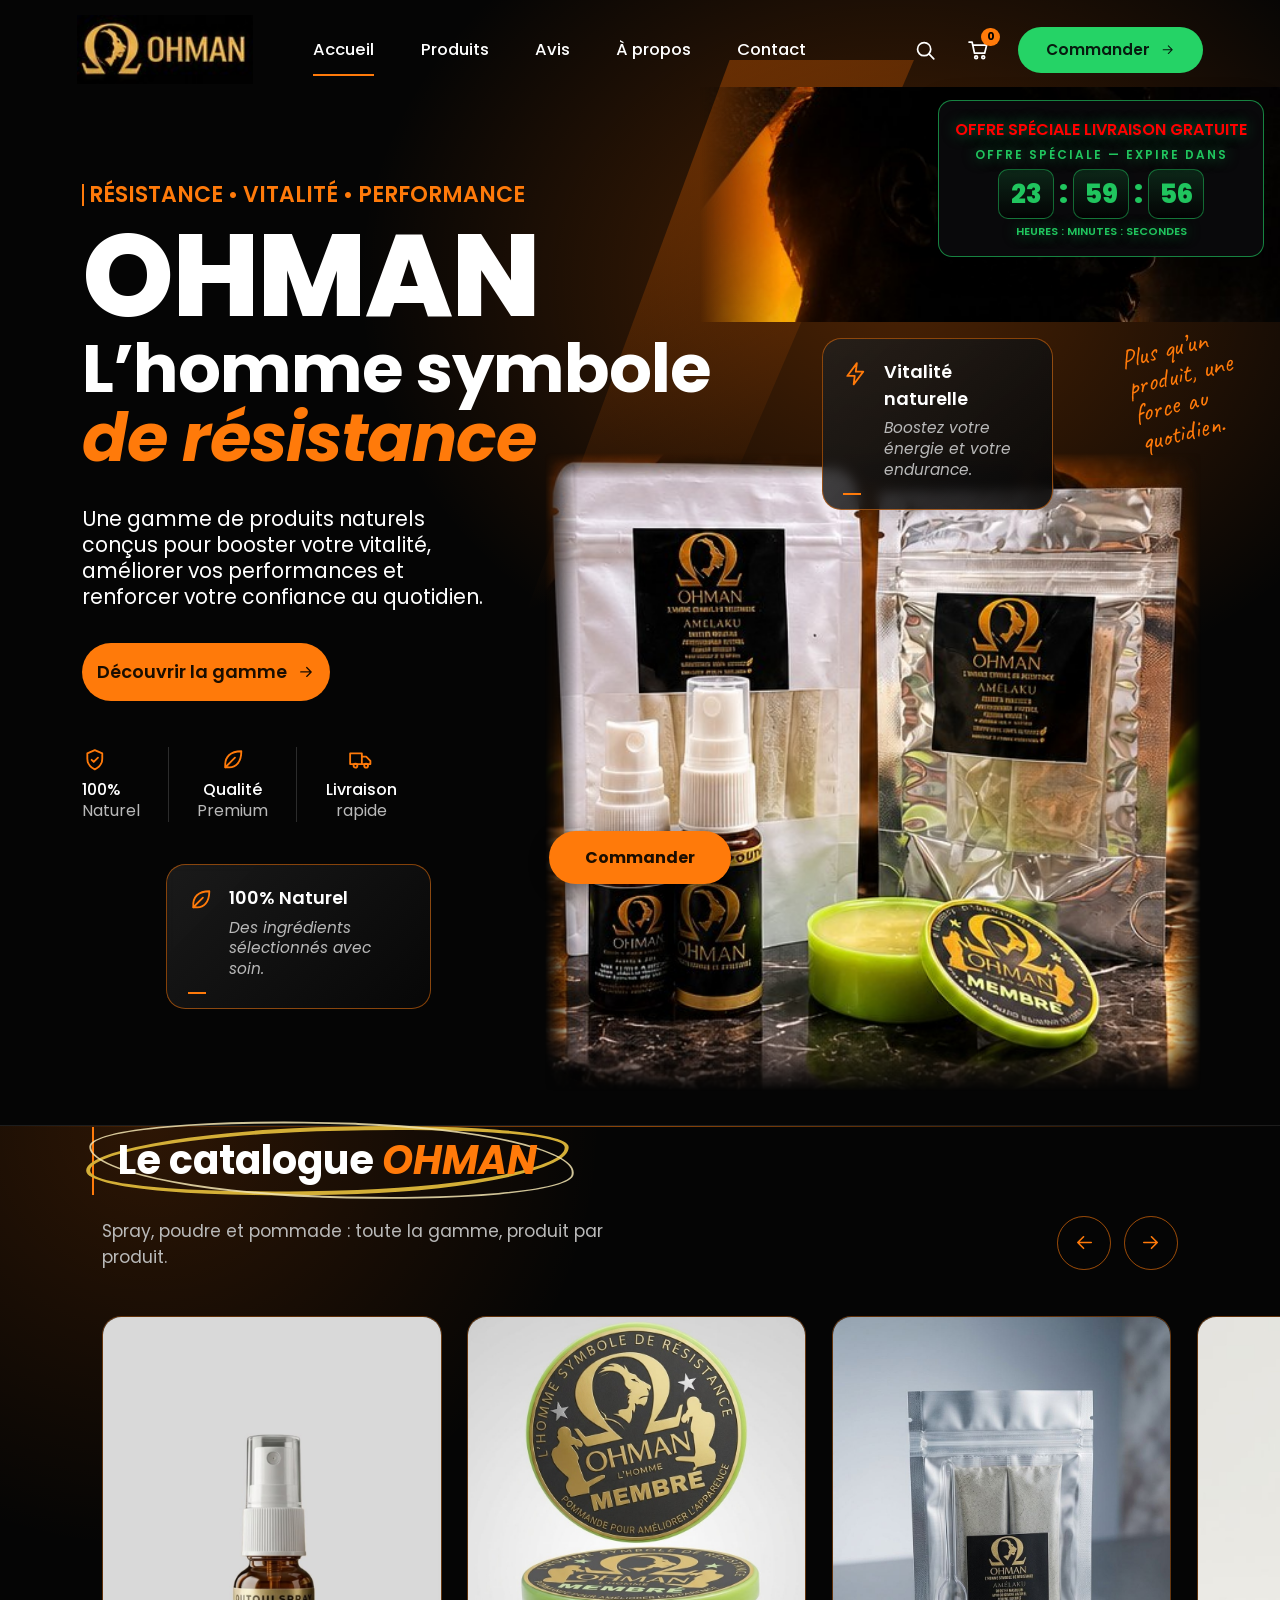
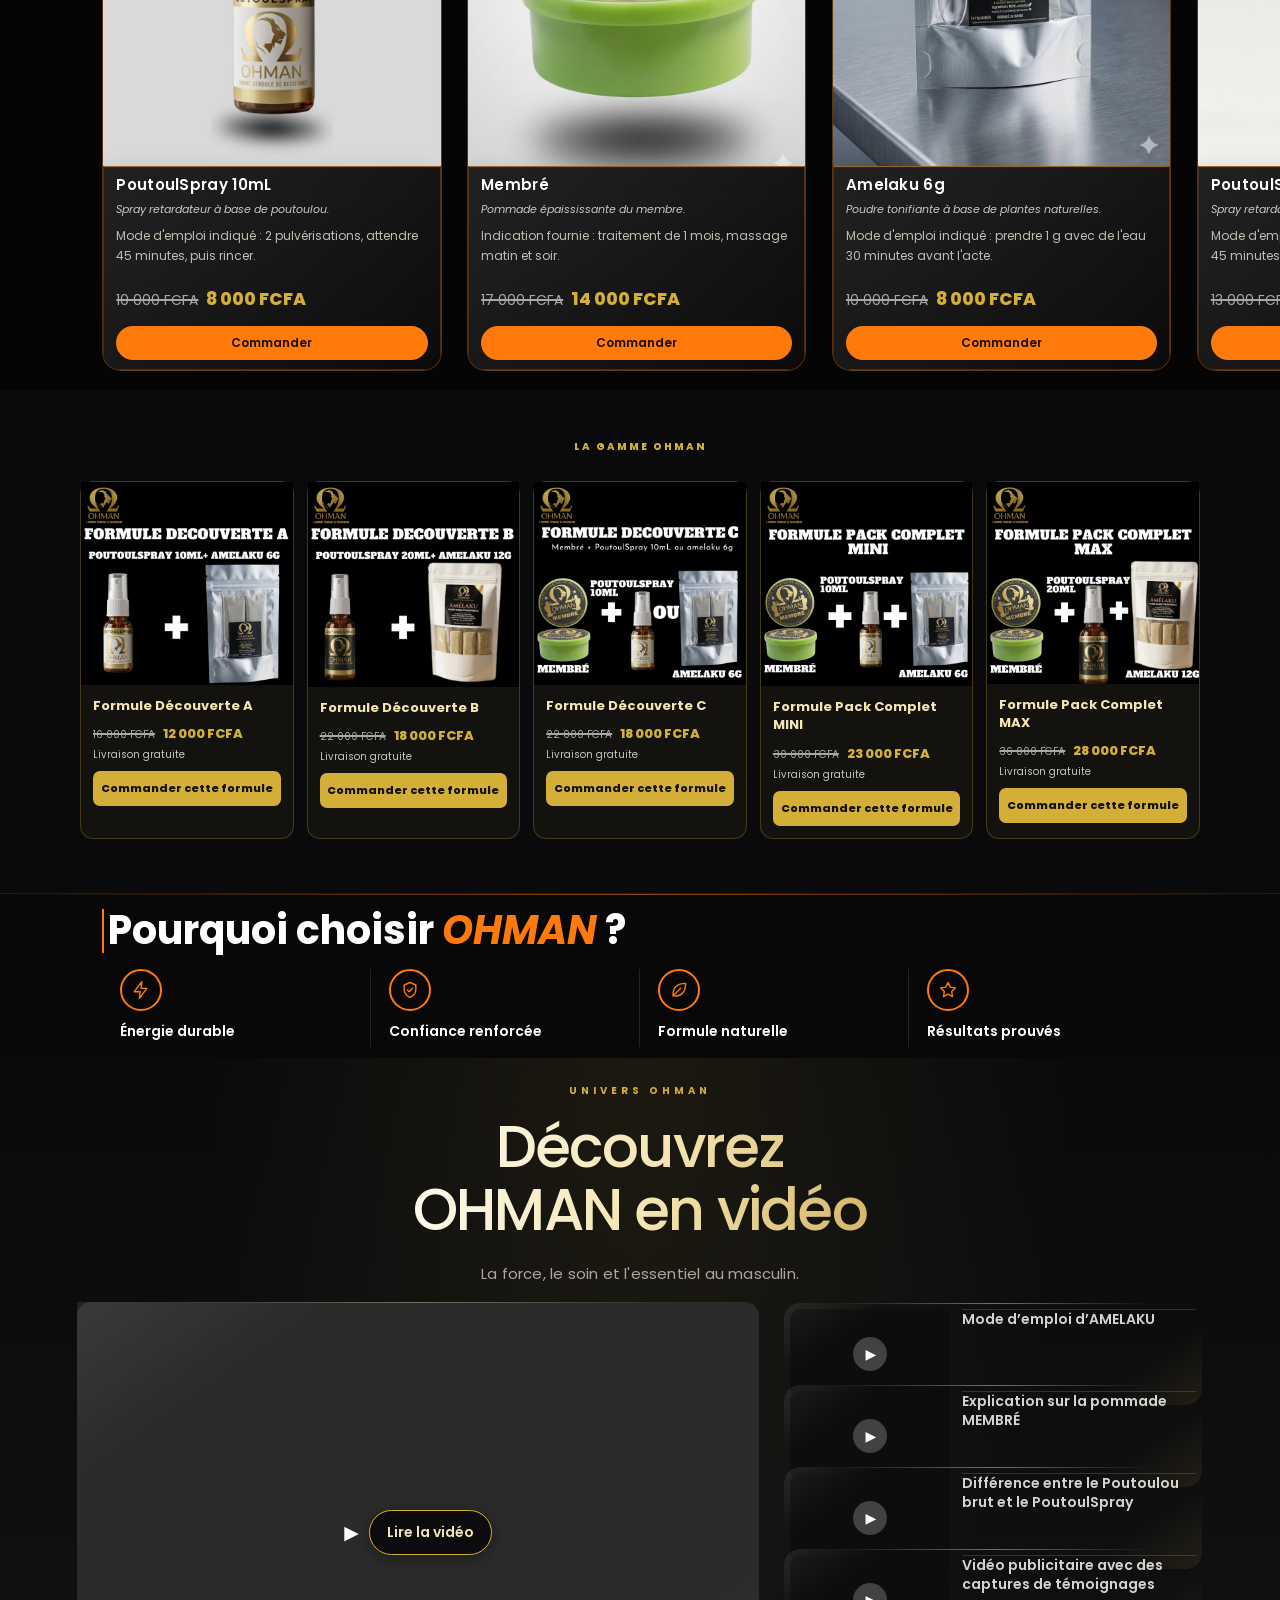
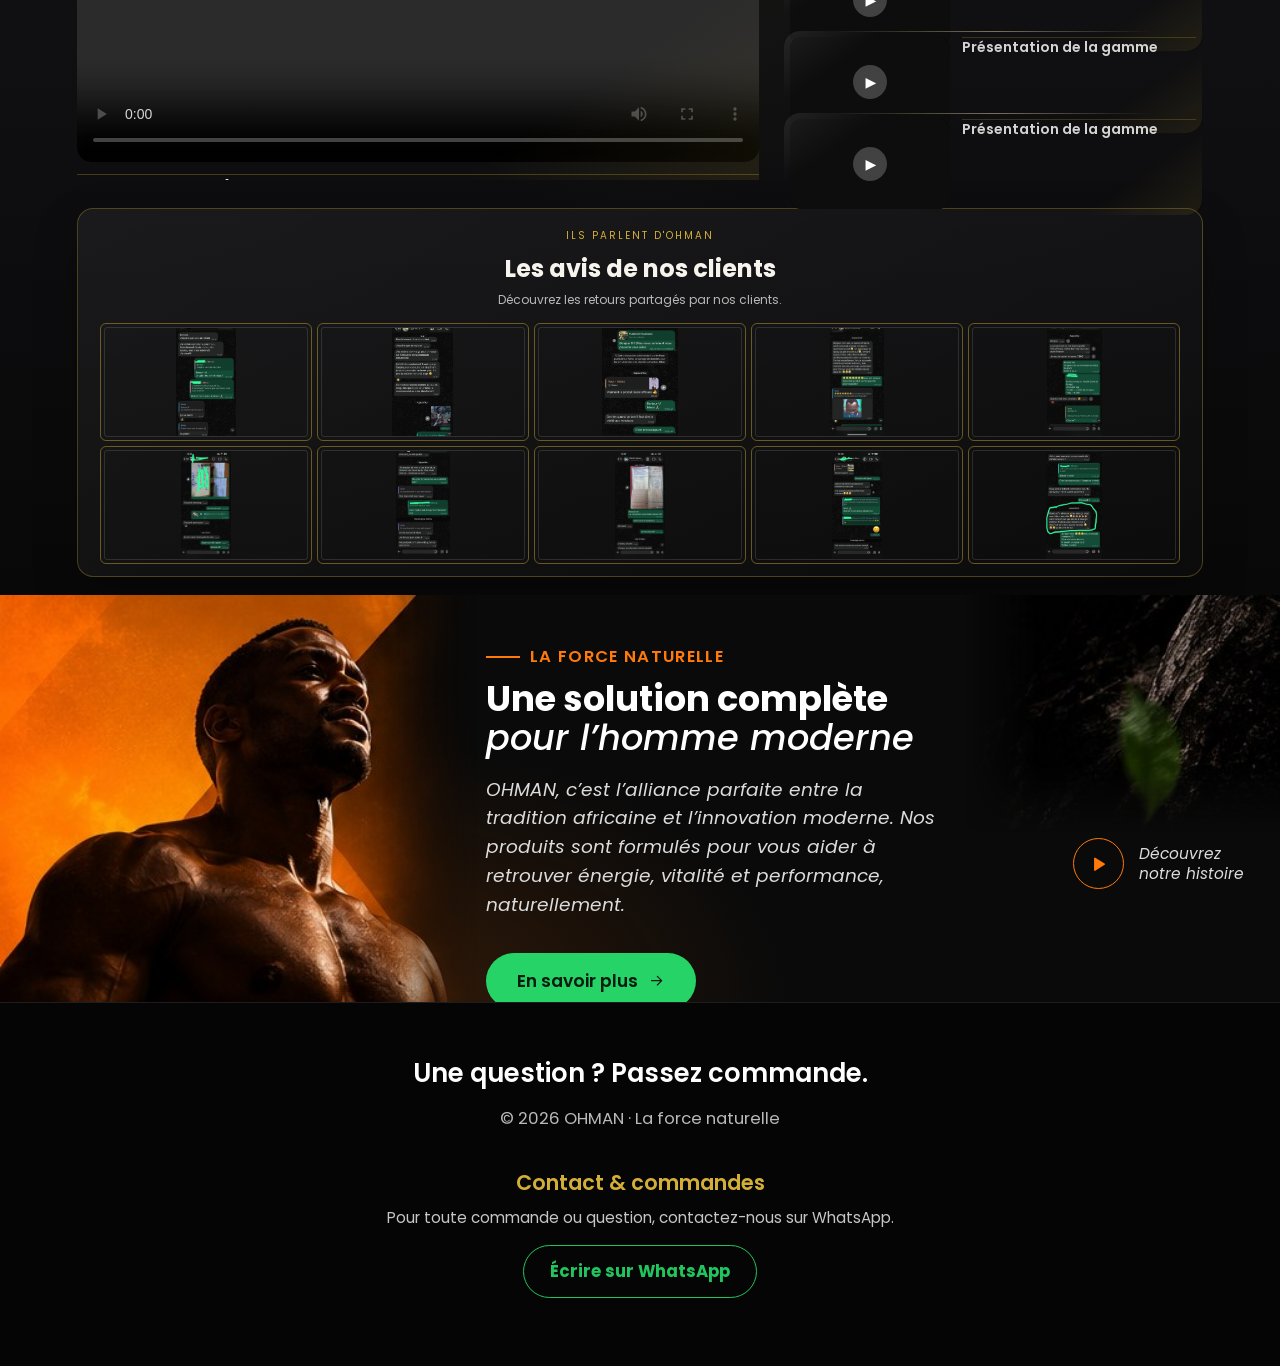
==== commit 5a82bf62: "Nettoyage: retrait des images inutilisees du site" ====
--- a/index.html
+++ b/index.html
@@ -455,7 +455,7 @@
 <h3>Notre histoire</h3><p>OHMAN, c’est l’alliance parfaite entre la tradition africaine et l’innovation moderne. Des produits naturels, sélectionnés avec soin, pour retrouver énergie, vitalité et performance.</p>
 <button class="pill" data-open="od" data-close>Commander <svg class="i"><use href="#arr"/></svg></button></dialog>
 
-<script src="js/main.js?v=6"></script><script src="js/cart.js"></script><div class="ohman-review-lightbox" id="ohman-review-lightbox" role="dialog" aria-modal="true" aria-label="Avis client agrandi">
+<script src="js/main.js?v=6"></script><script src="js/cart.js"></script><script src="js/order-multi.js?v=1"></script><div class="ohman-review-lightbox" id="ohman-review-lightbox" role="dialog" aria-modal="true" aria-label="Avis client agrandi">
   <button type="button" class="ohman-review-close" aria-label="Fermer">&times;</button>
   <img src="" alt="Avis client agrandi">
 </div>
--- a/css/style.css
+++ b/css/style.css
@@ -3352,3 +3352,28 @@
 
 /* Espace sous le pied de page pour ne pas masquer le bouton WhatsApp */
 footer{padding-bottom:calc(40px + env(safe-area-inset-bottom,0px)) !important;}
+
+/* Boutons de la liste de commande */
+
+
+/* Articles command�s en vert dans le formulaire */
+#ohman-order-list > div{
+  background:rgba(32,197,94,.18) !important;
+  border:2px solid #20c55e !important;
+  color:#20c55e !important;
+  font-weight:700 !important;
+  border-radius:10px !important;
+  padding:10px 12px !important;
+  margin:8px 0 !important;
+}
+#ohman-order-list > div span,
+#ohman-order-list > div b{color:#20c55e !important}
+#ohman-order-list > p{color:#20c55e !important;font-weight:700 !important}
+#ohman-order-list button{
+  background:transparent !important;
+  border:1px solid #20c55e !important;
+  color:#20c55e !important;
+  border-radius:6px !important;
+  cursor:pointer;
+  font-weight:700;
+}
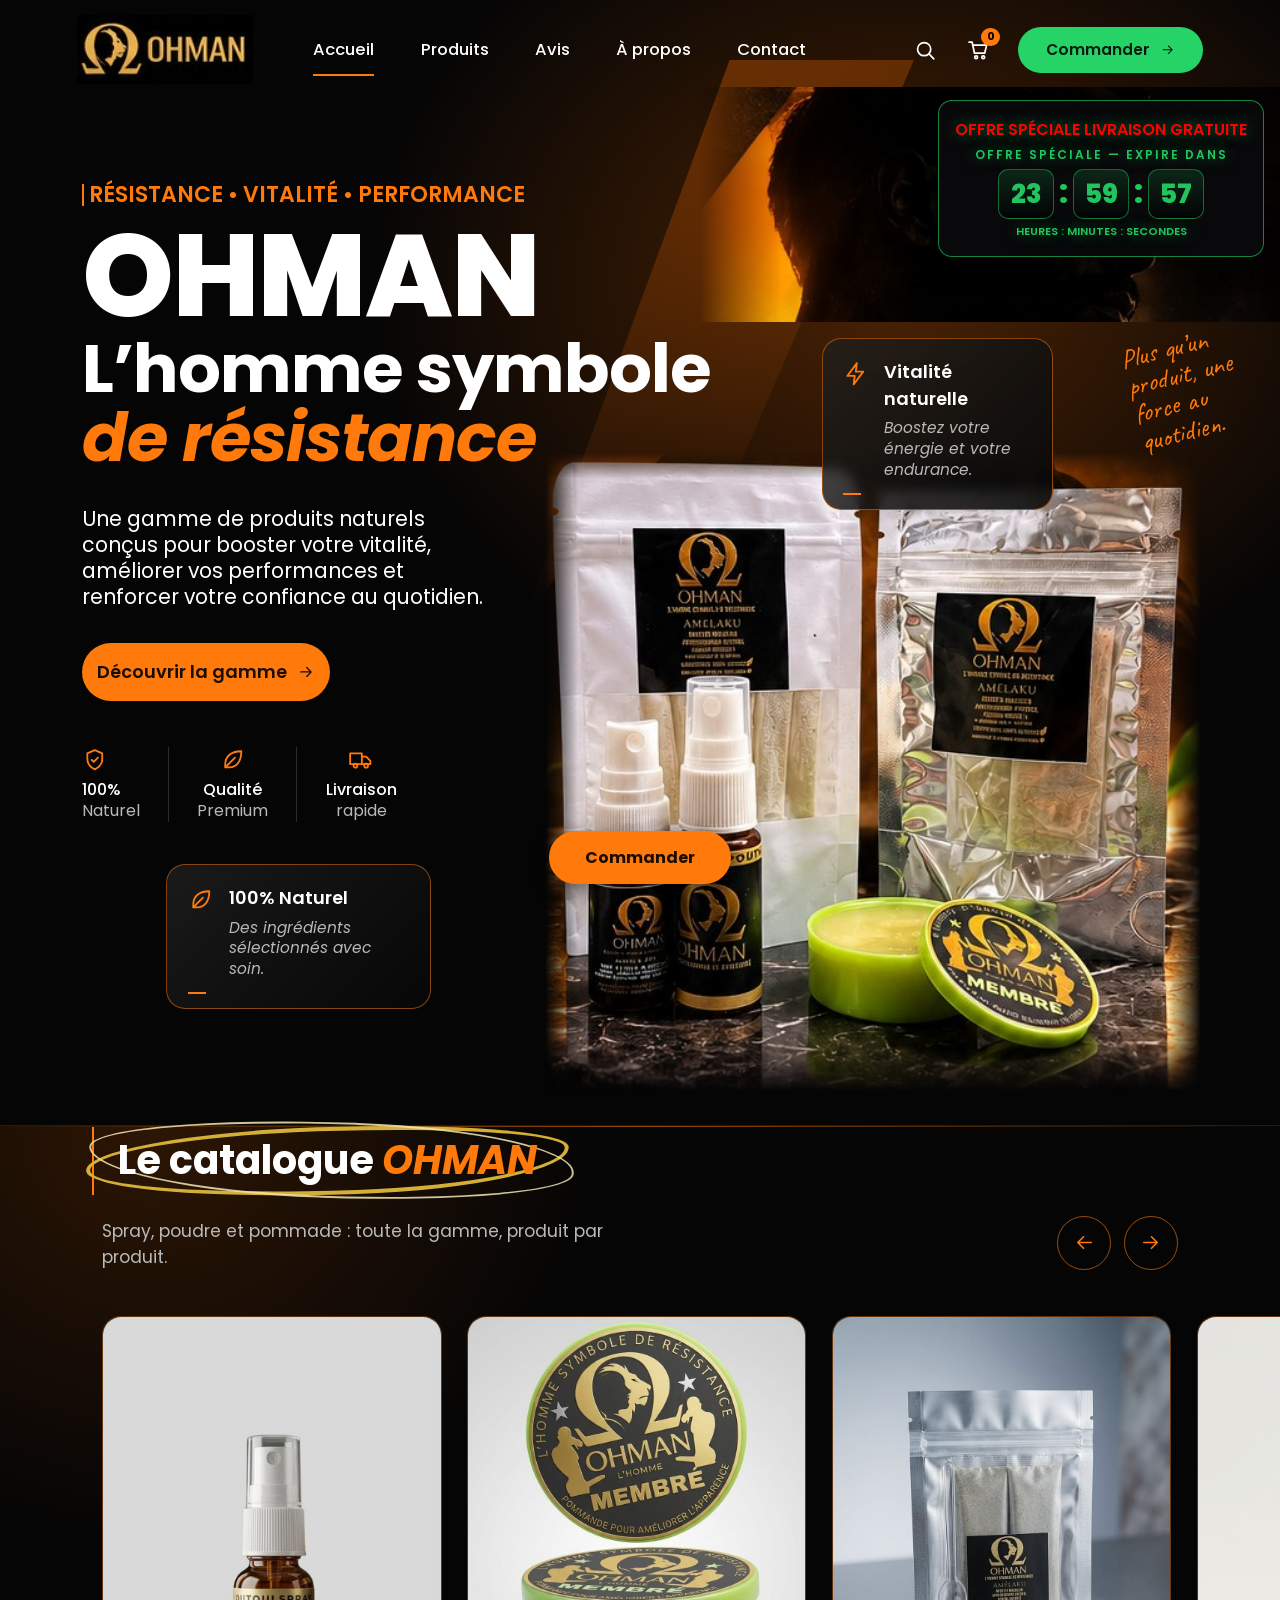
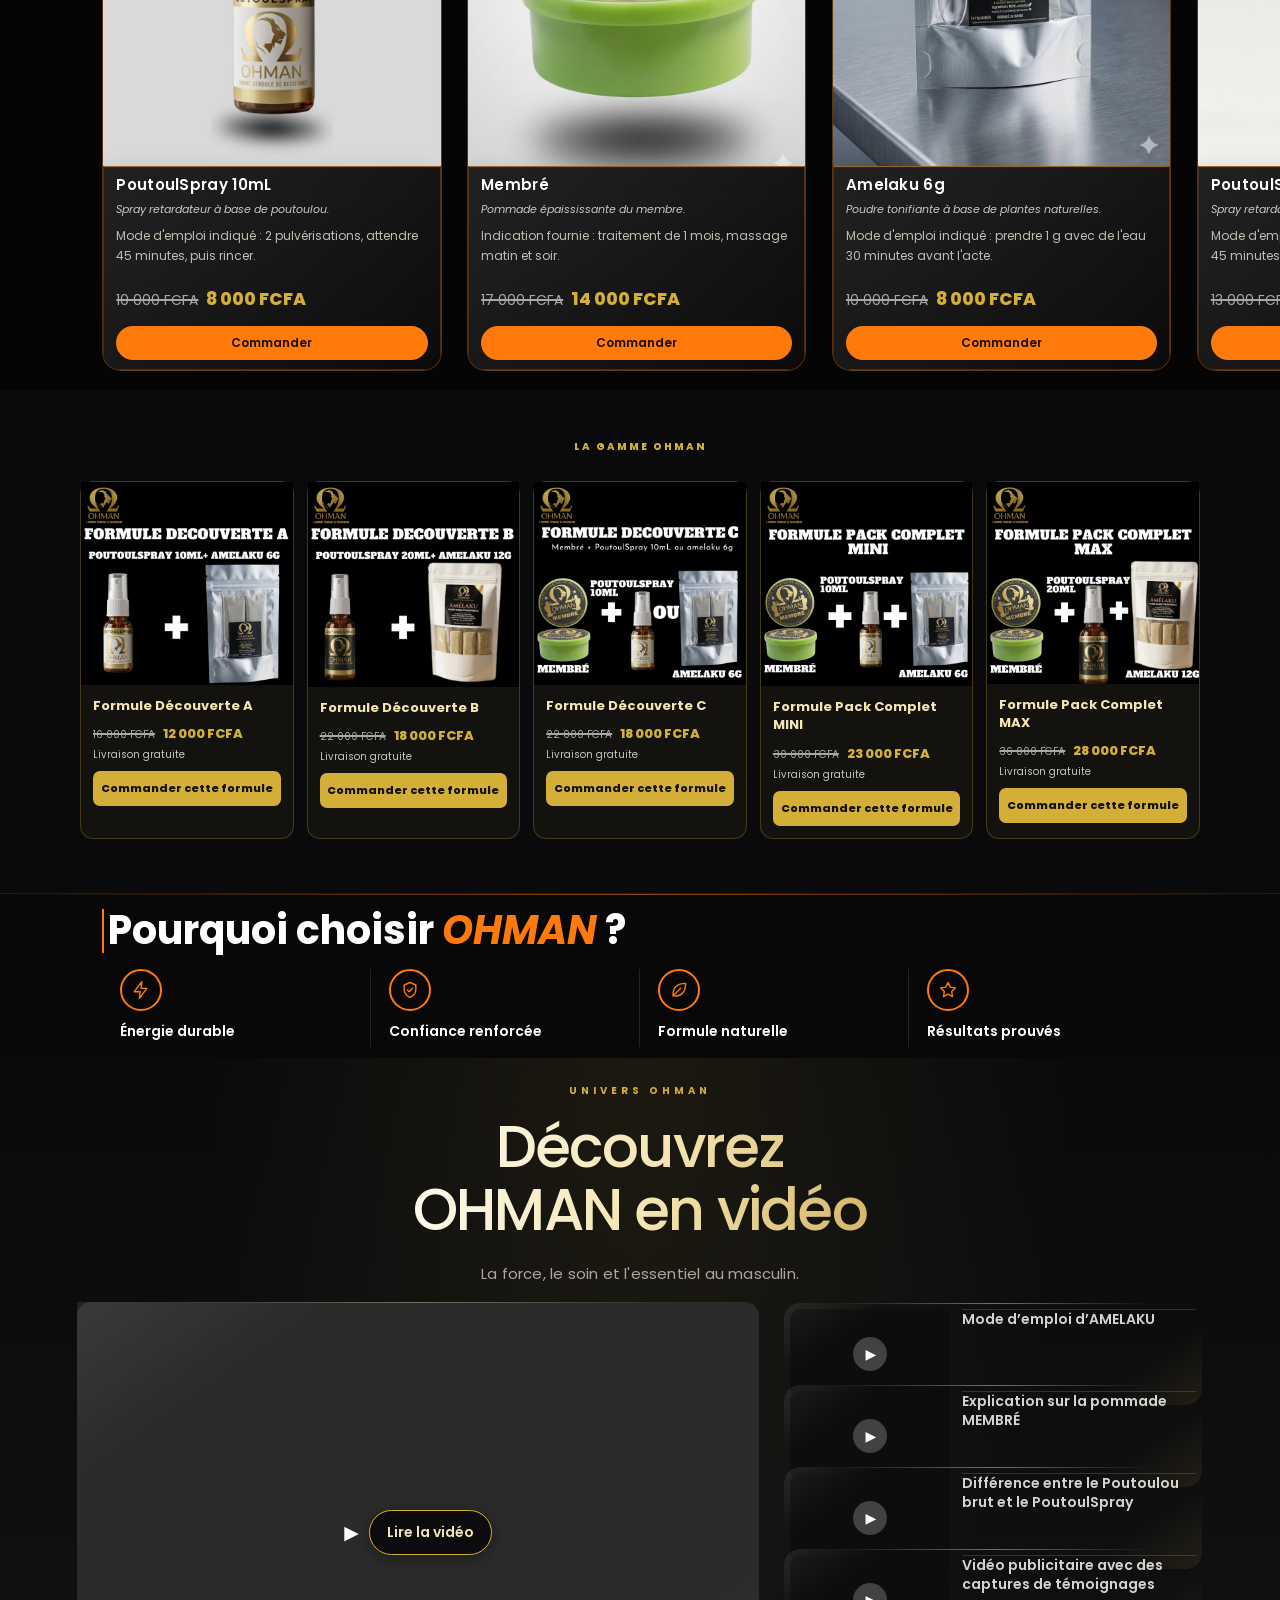
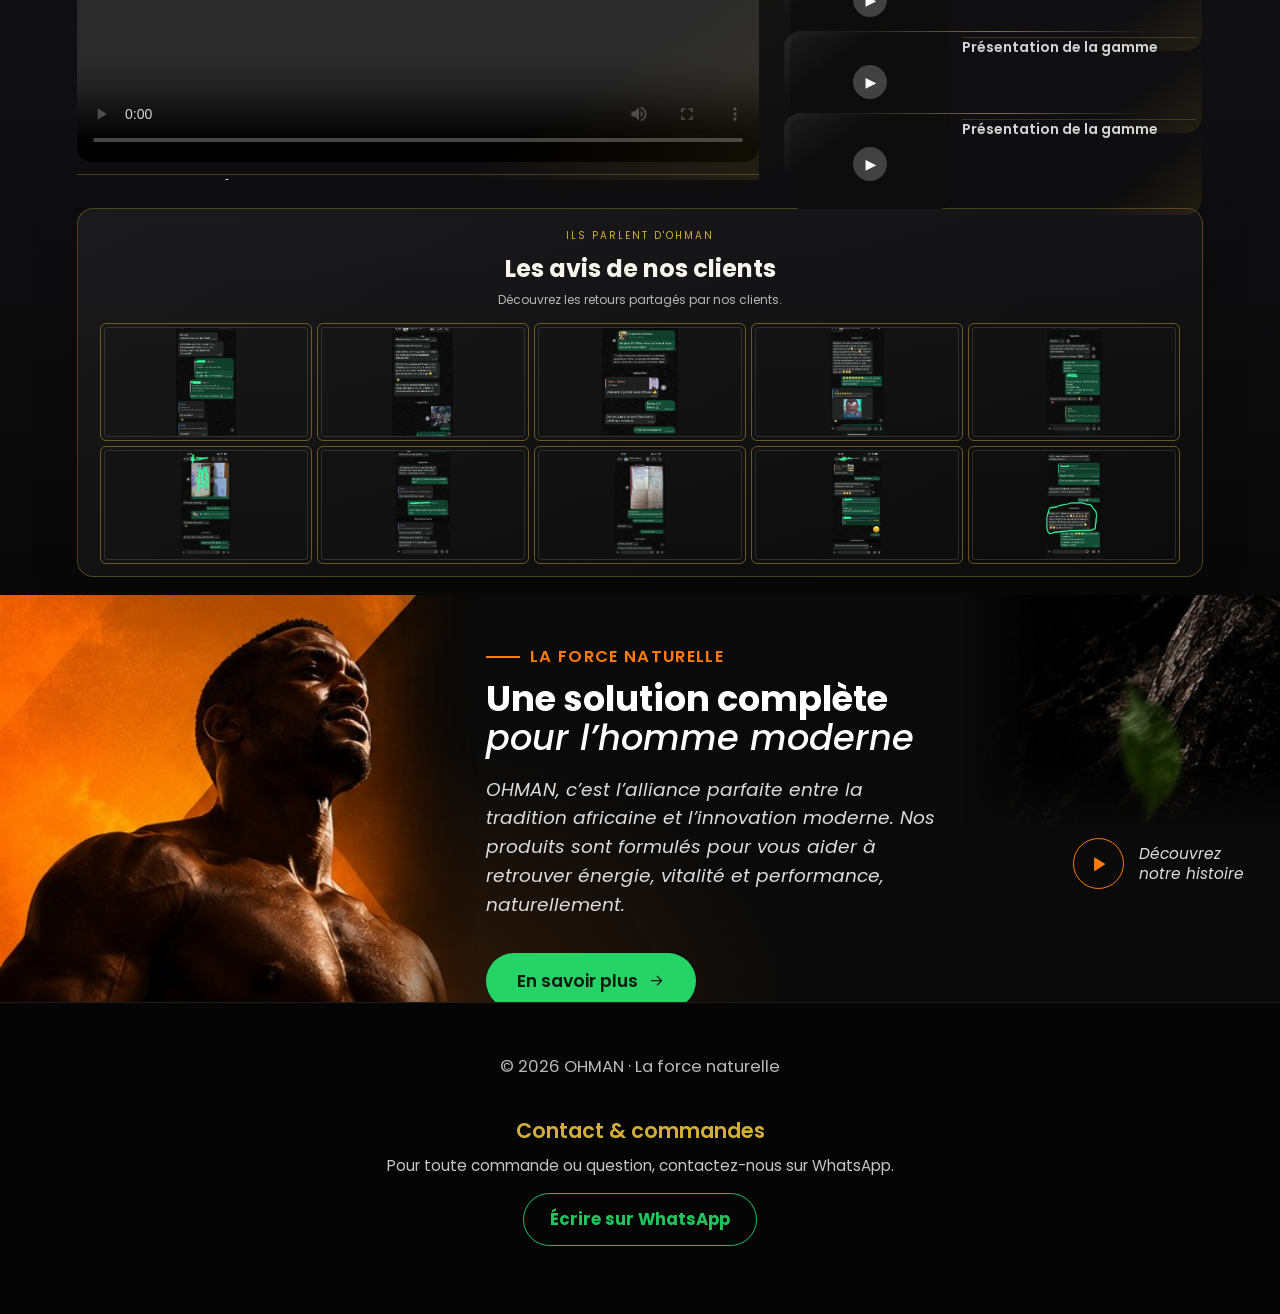
==== commit a9b84ca0: "Suppression du texte Une question ? Passez commande" ====
--- a/index.html
+++ b/index.html
@@ -420,7 +420,7 @@
 </main>
 
 <footer id="contact" data-s><div class="wrap" style="container-type:normal">
-<h3>Une question ? Passez commande.</h3>
+
 <div>© 2026 OHMAN · La force naturelle</div></div><!-- OHMAN_CONTACT_BEGIN -->
 <style id="ohman-contact-style">
 #ohman-contact-footer{max-width:640px;margin:0 auto;padding:36px 20px 28px;text-align:center;color:#e8e8e8}
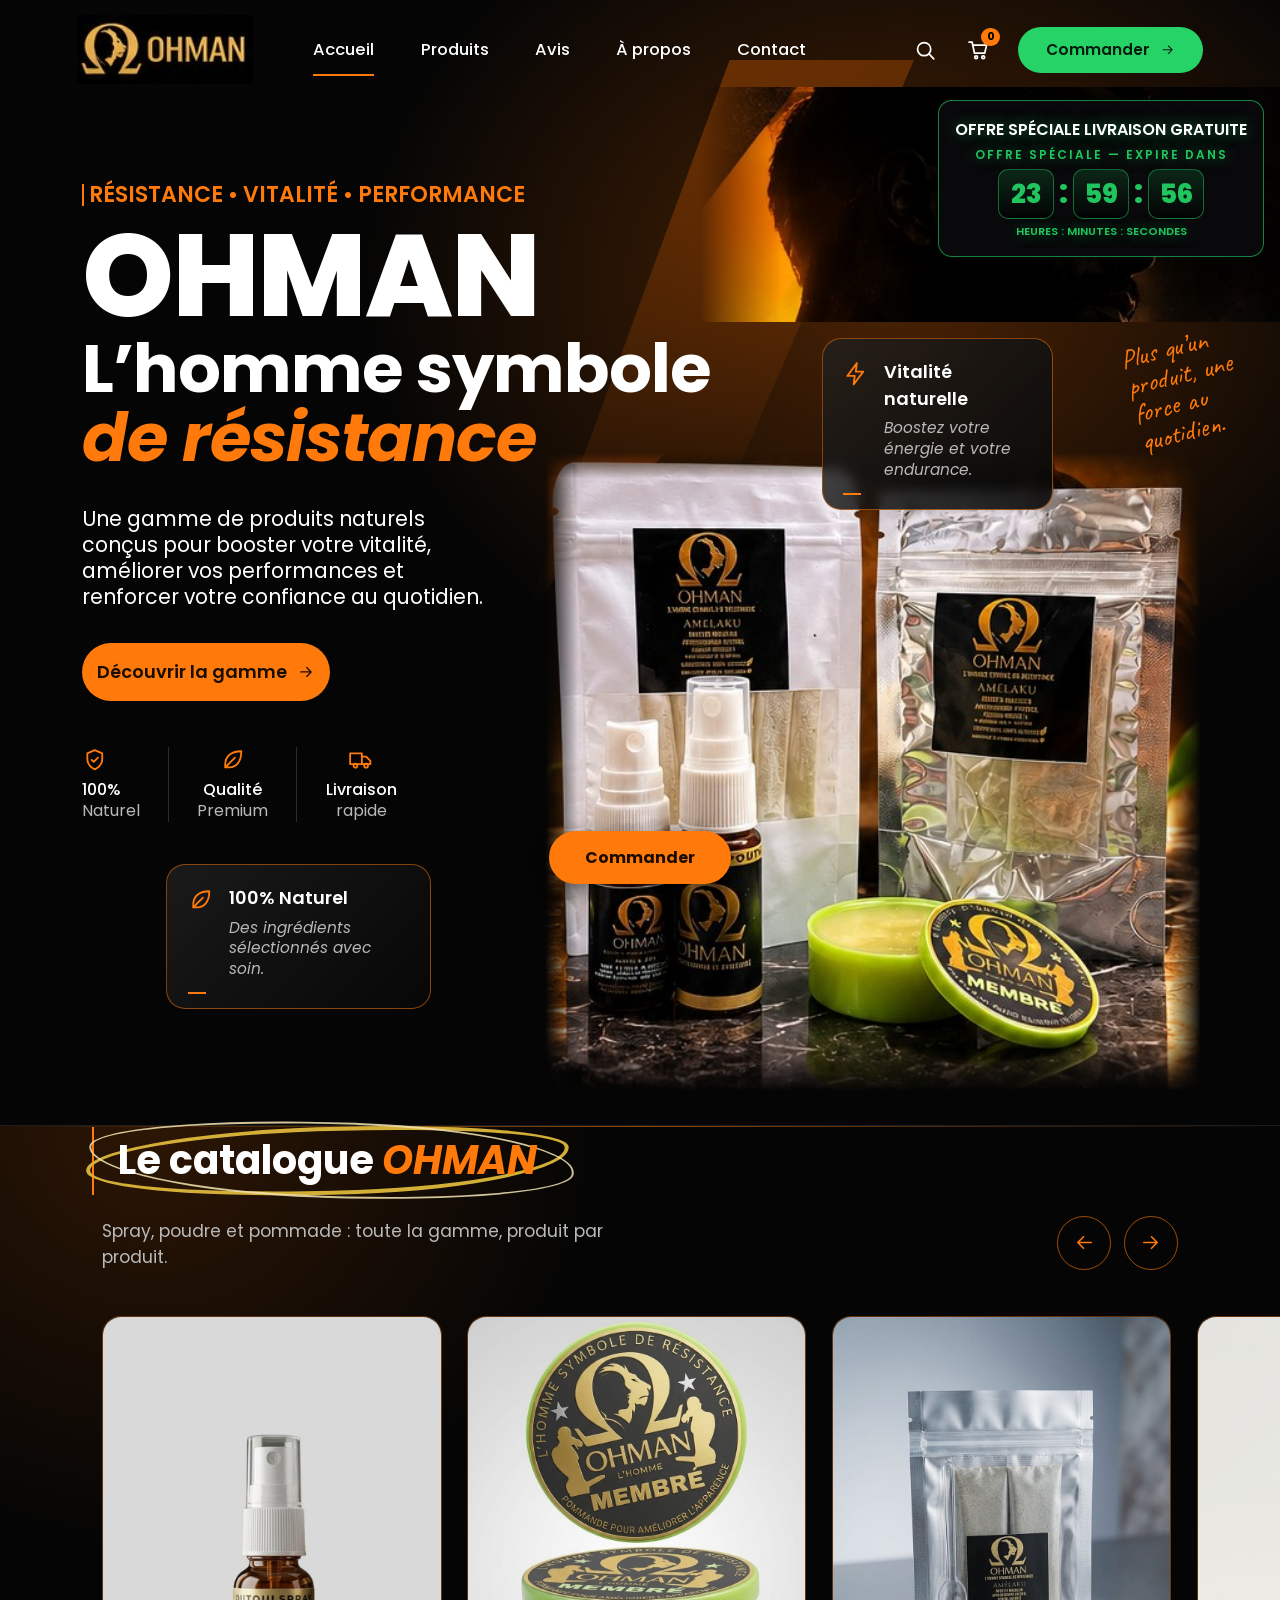
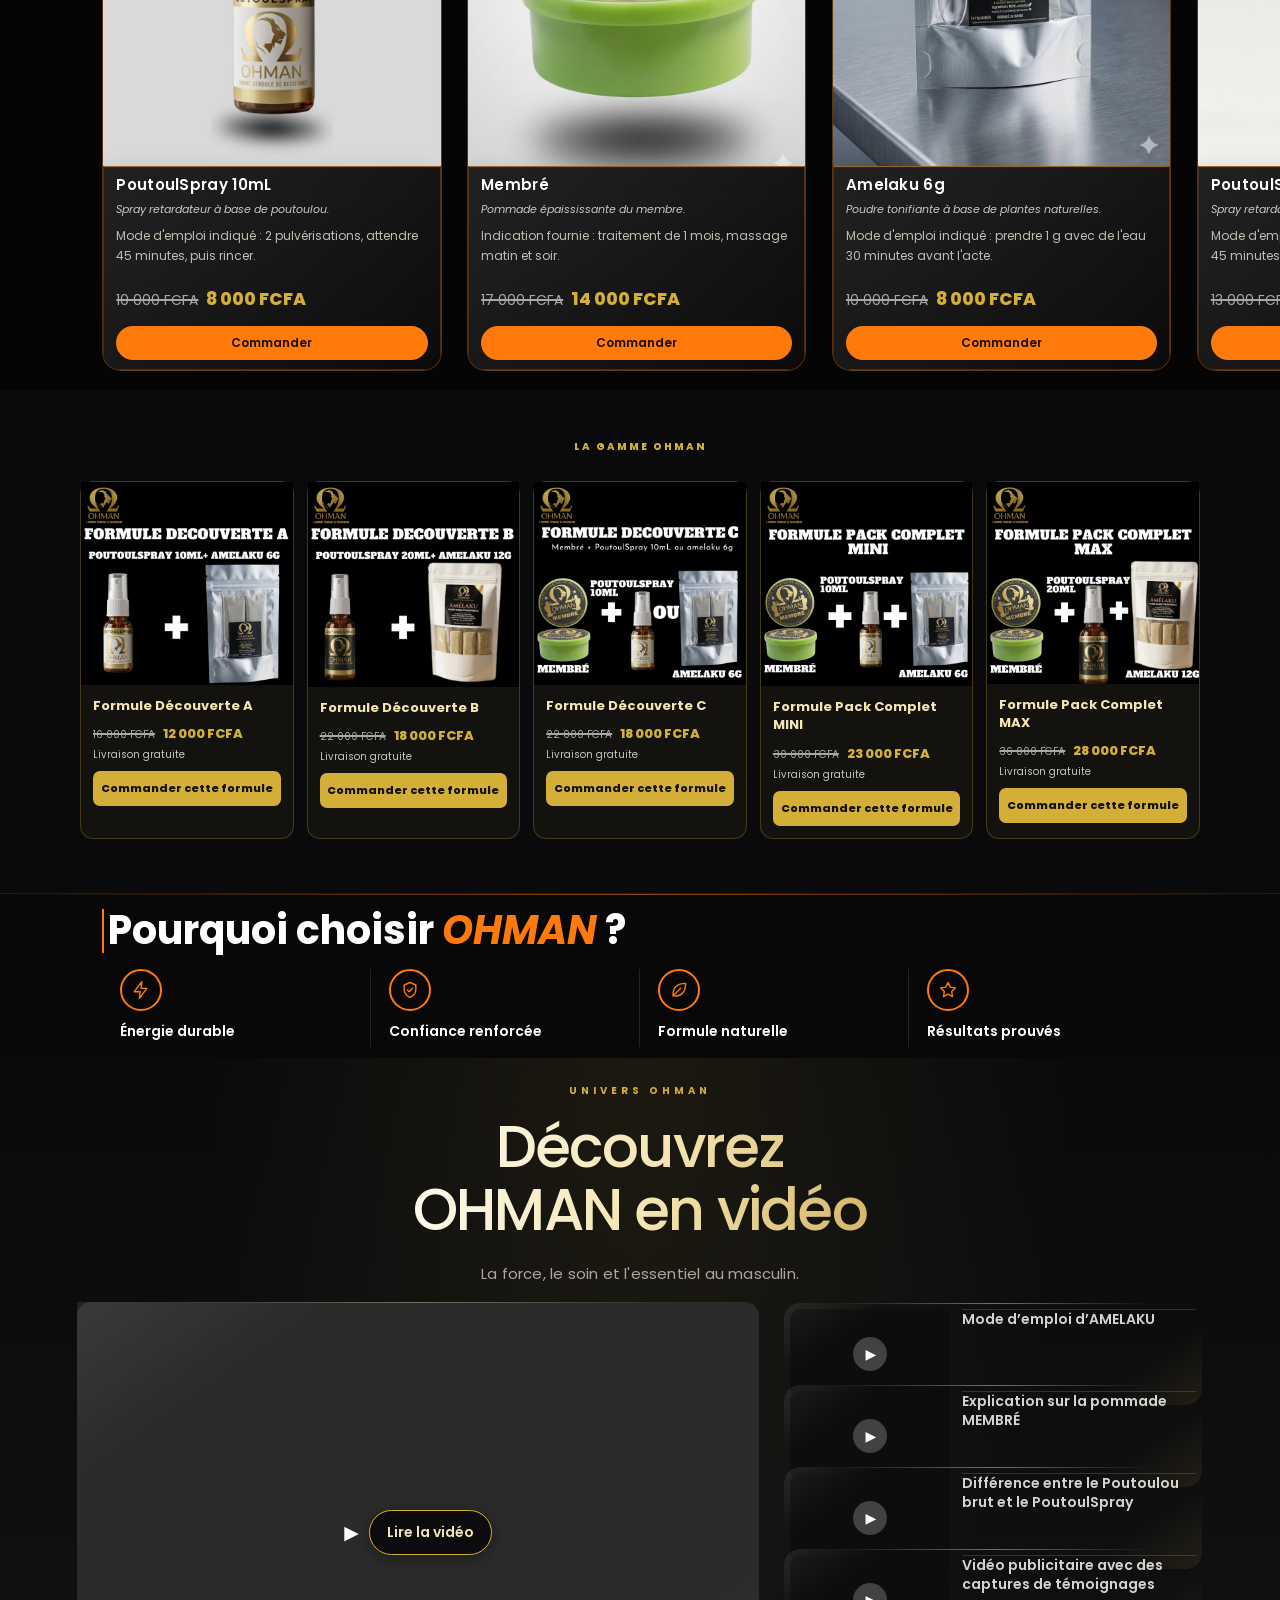
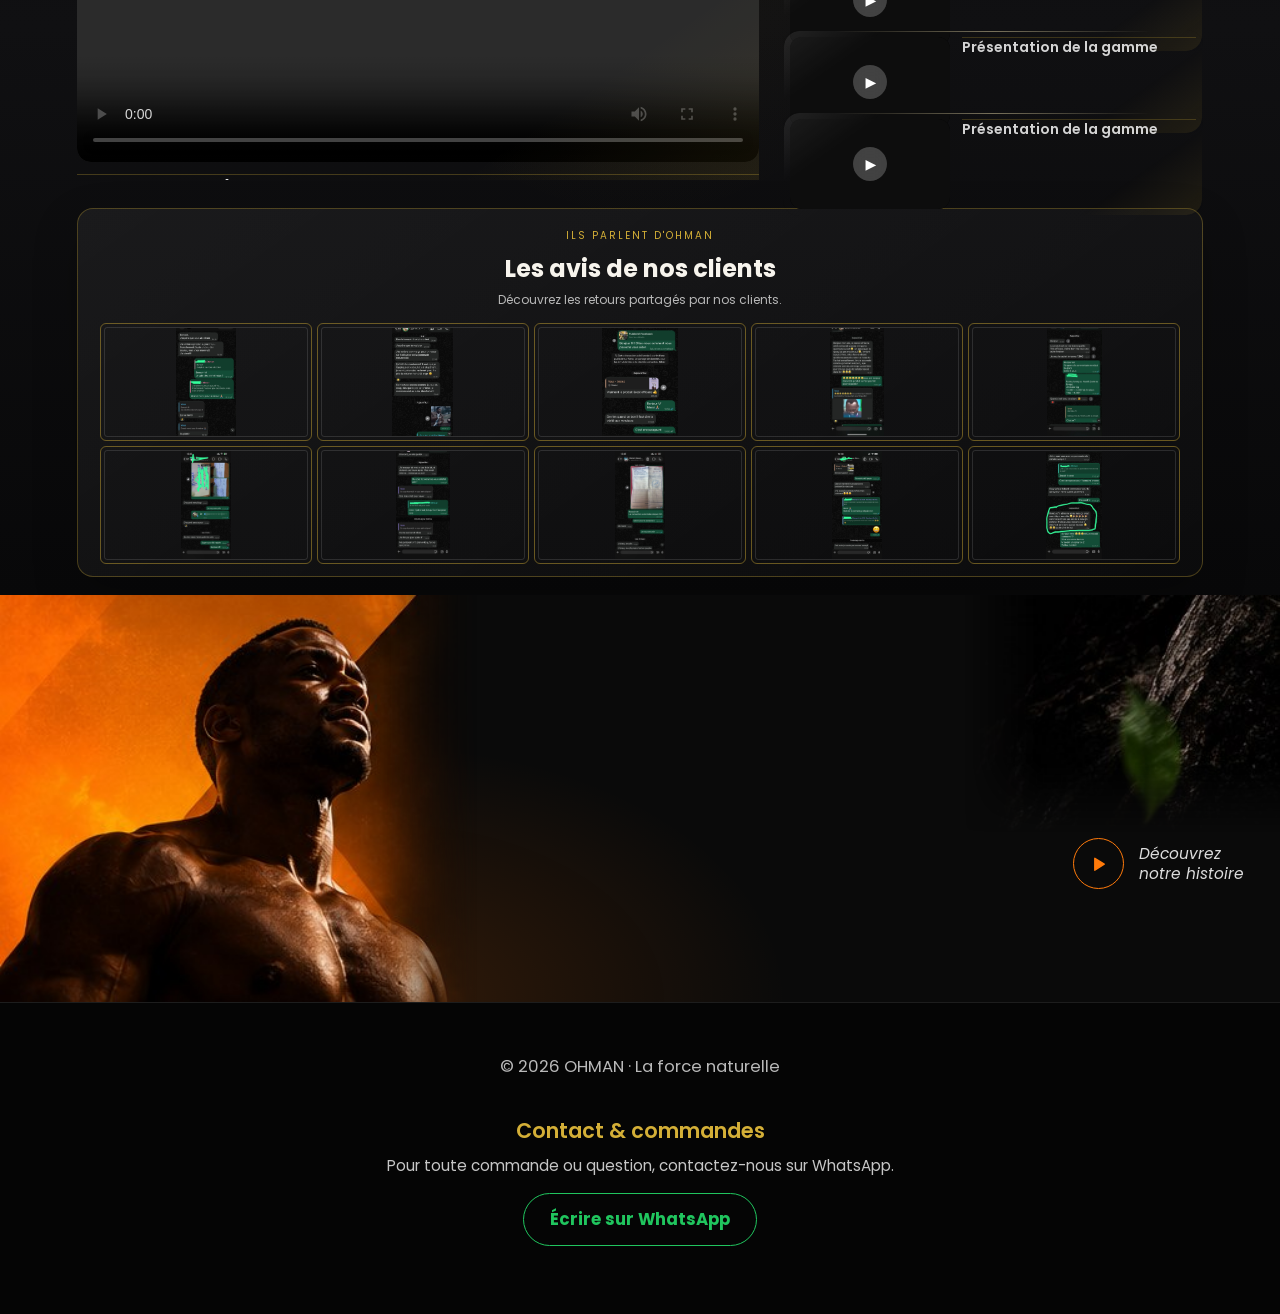
==== commit 40f3ec0d: "offre spéciale en blanc" ====
--- a/index.html
+++ b/index.html
@@ -150,7 +150,7 @@
 <div class="a txt">
 <div class="eb">RÉSISTANCE • VITALITÉ • PERFORMANCE</div>
 <div id="ohman-countdown" style="color:#20c55e;text-align:center;margin:0 0 20px;">
-<p id="ohman-countdown-bonjour" style="color:red;">OFFRE SPÉCIALE LIVRAISON GRATUITE</p>
+<p id="ohman-countdown-bonjour" style="color:#ffffff;">OFFRE SPÉCIALE LIVRAISON GRATUITE</p>
 
   <p style="font-size:12px;letter-spacing:2px;">OFFRE SPÉCIALE — EXPIRE DANS</p>
   <div style="font-size:32px;font-weight:bold;">
